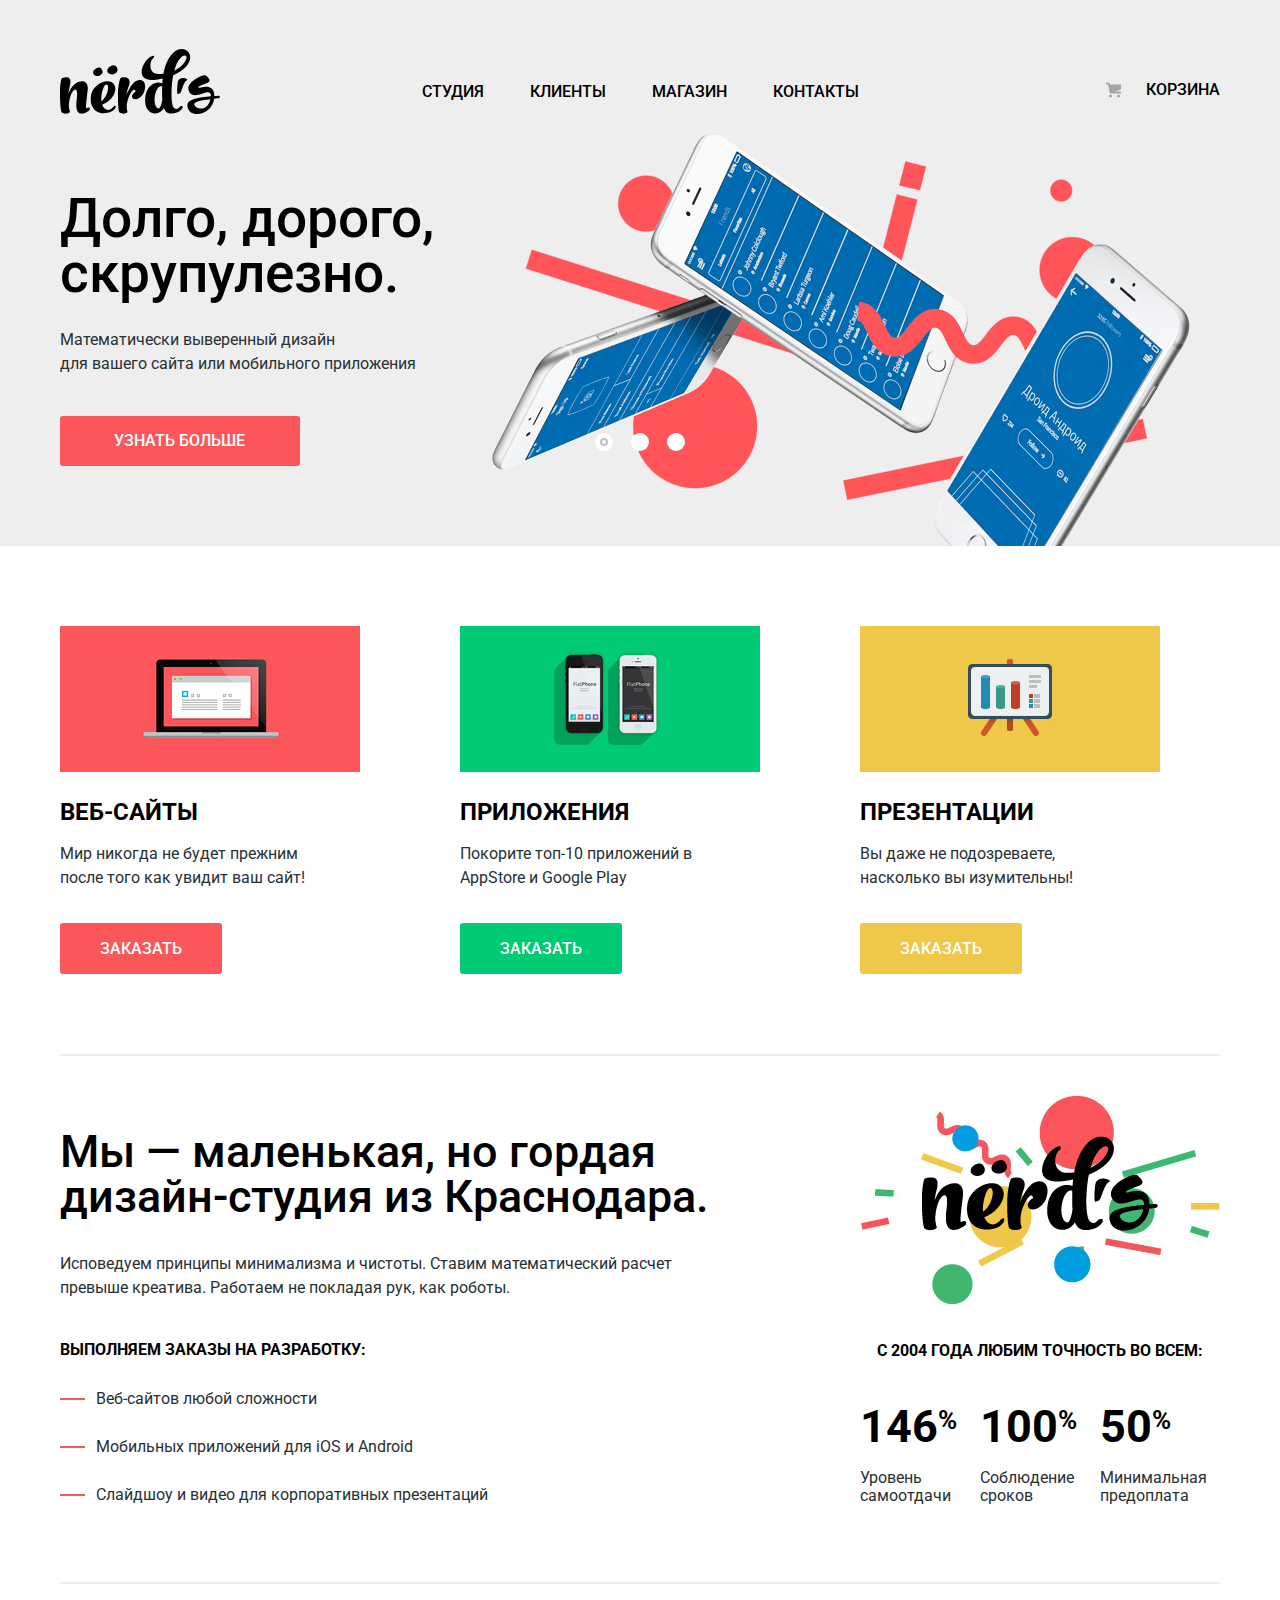
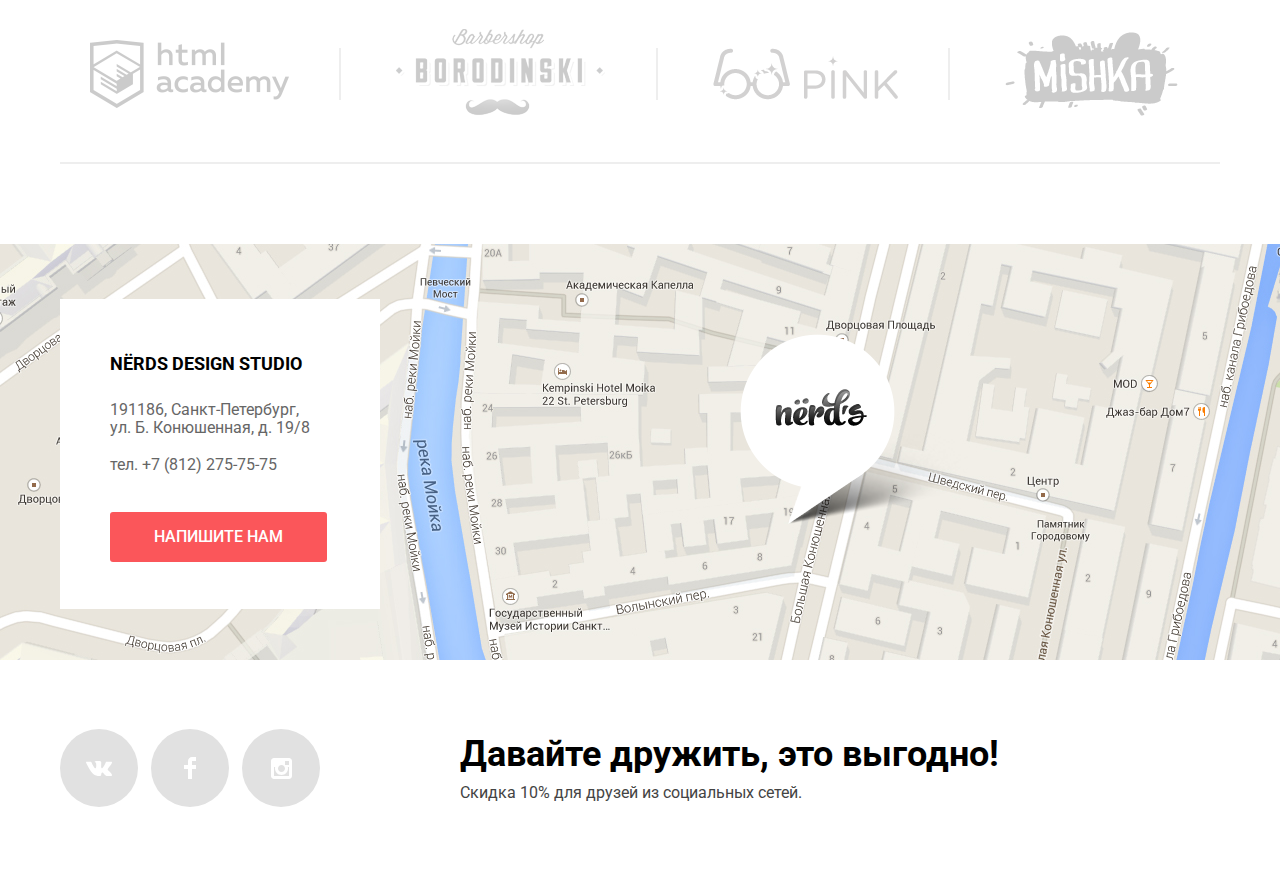
==== index.html @ 1e5f0fb0 "JS" ====
<!DOCTYPE html>
<html lang="ru">

<head>
  <meta charset="UTF-8">
  <title>Нердс</title>
  <link href="https://fonts.googleapis.com/css?family=Roboto:400,500,700&display=swap&subset=cyrillic" rel="stylesheet">
  <link rel="stylesheet" href="css/normalize.css">
  <link rel="stylesheet" href="css/style.css">
</head>

<body>
  <header class="site-header">
    <div class="wrap wrap-header">
      <a class="site-header__logo" href="#">
        <svg enable-background="new 0 0 160 65" height="65" viewBox="0 0 160 65" width="160"
          xmlns="http://www.w3.org/2000/svg">
          <path
            d="m157.936 49.374c-1.235.161-2.523.271-3.757.377v.056c-2.415 17.364-26.188 20.231-26.779 6.599-.269-6.167 11.593-7.95 23.398-9.088.429-11.09-15.901 5.667-21.608-4.601-5.019-9.025 14.632-17.938 16.728-16.102 6.438 5.636 3.404 6.618-1.379 8.335-9.49 3.41-5.791 4.107-4.511 3.726 7.569-2.253 14.366-1.04 14.312 8.317 1.288-.107 2.522-.163 3.757-.271 2.306-.215 2.467 2.435-.161 2.652zm-7.514.756c-9.124 1.028-17.013 2.436-16.153 5.355 1.716 5.573 13.577 6.818 16.153-5.355z" />
          <path
            d="m117.678 44.918c-.682-.037-.703-6.038.112-11.688 1.005-6.951 11.935-3.357 9.093-1.906-2.975 1.52-4.429 8.718-6.266 12.087-.635 1.161-2.605 1.526-2.939 1.507z" />
          <path
            d="m42.105 21.002c2.376 4.866-4.937 8.171-8.292 4.521-1.398-1.555-.755-4.56 2.636-6.193 1.697-.836 4.073-1.596 5.656 1.672z" />
          <path
            d="m57.062 18.861c2.585 5.297-5.38 8.896-9.031 4.922-1.522-1.695-.823-4.963 2.873-6.742 1.846-.911 4.432-1.736 6.158 1.82z" />
          <path
            d="m28.883 61.666c-7.919 5.338-14.219 4.159-12.212-10.848 1.45-10.904-.948-11.521-3.122-9.442-2.845 2.697-4.628 9.723-4.684 16.412.278 1.686.614 3.314 1.004 4.776.334 1.63-4.907 3.315-7.974 1.011-1.058-.785-1.895-8.71-1.895-19.444 0-8.824 1.171-14.895 2.23-15.175 8.029-2.191 9.312 1.348 7.583 7.981-.725 2.753-1.17 5.396-1.395 7.924 1.673-4.664 4.071-8.485 6.803-10.173 7.416-4.664 13.605-2.473 12.434 6.801-2.007 16.58-2.174 18.827-.39 17.535 2.231-1.574 3.68 1.238 1.618 2.642z" />
          <path
            d="m54.982 59.59c-2.175 3.484-7.806 5.171-13.216 4.552-7.75-.843-12.545-7.756-10.705-18.097 2.008-11.185 18.065-18.322 23.196-10.341 3.735 5.789-2.175 16.017-11.597 19.783-.168.056-.335.113-.502.168 1.951 5.171 6.579 7.476 11.039 2.36 2.119-2.36 3.624-1.348 1.785 1.575zm-13.605-7.418c5.855-4.159 7.806-13.32 6.189-15.905-1.728-2.697-5.074 1.517-6.245 11.746-.111 1.461-.111 2.865.056 4.159z" />
          <path
            d="m83.091 44.992c-1.597 2.507-3.903 4.384-5.966 5.059-2.398.73-5.185.056-5.185-2.698 0-1.011.892-3.372 3.624-4.721-.168-1.911-1.394-2.417-2.286-1.686-3.345 2.586-7.417 12.25-6.356 19.221.055.168.055.337.055.506.168.617.335 1.237.558 1.854.557 1.574-4.907 3.316-7.973.956-1.059-.788-1.617-6.97-1.617-17.704 0-8.824 1.951-16.636 3.011-16.917 6.412-1.743 10.147 1.292 8.14 7.249-1.171 3.373-2.23 6.801-2.843 10.399 2.453-6.688 6.523-12.872 9.812-14.501 5.856-2.923 10.092.956 8.867 7.813-.056.11-.112.393-.112.449-.056.562-.566 2.302-.39 1.741-.516 1.645-.892 2.277-1.339 2.98z" />
          <path
            d="m113.207 26.161c-.445 2.304-.836 4.833-1.115 7.531-1.059 10.06-.612 18.996.613 22.986.726 2.137 3.457 4.946 6.078 2.023 2.843-3.203 5.967-1.349 2.174 2.416-2.34 2.305-6.689 3.878-11.039 3.428-3.123-.393-5.018-2.415-6.134-5.505-.444.898-.947 1.685-1.56 2.302-2.119 2.193-4.685 3.43-7.974 3.092-6.637-.73-10.538-7.923-8.699-18.153 1.952-10.791 11.319-14.725 16.728-11.857.112-1.349.223-2.699.335-4.104.055-.281.055-.562.11-.843-1.561.338-3.233.675-4.962.956-23.975 3.99-15.722-15.569-9.868-20.683 6.636-5.733 7.36-1.855 5.297-.562-3.68 2.36-5.297 15.905 5.241 15.905 1.729 0 3.346-.112 4.962-.281 3.291-18.322 13.271-27.203 21.356-24.28 8.976 3.26 8.029 17.535-11.543 25.629zm-10.928 24.393c-.224-3.542-.224-7.532-.167-11.636 0-.506.056-1.011.056-1.461-3.346-1.518-6.635 3.653-7.473 10.792-.946 8.373 2.788 12.813 4.908 10.791 1.617-1.631 2.453-6.803 2.676-8.486zm24.086-43.165c-1.784-2.642-8.307.562-12.098 14.332 9.535-4.554 13.326-12.422 12.098-14.332z" />
        </svg>
      </a>

      <nav class="site-header__nav site-nav">
        <ul class="site-nav__list">
          <li class="site-nav__item">
            <a class="site-nav__link" href="#">Студия</a>
          </li>
          <li class="site-nav__item">
            <a class="site-nav__link" href="#">Клиенты</a>
          </li>
          <li class="site-nav__item">
            <a class="site-nav__link" href="catalog.html">Магазин</a>
          </li>
          <li class="site-nav__item">
            <a class="site-nav__link" href="#">Контакты</a>
          </li>
        </ul>
      </nav>

      <a class="site-nav__cart" href="#">
        <svg version="1.1" id="Layer_1" xmlns="http://www.w3.org/2000/svg" xmlns:xlink="http://www.w3.org/1999/xlink"
          x="0px" y="0px" width="15px" height="15px" viewBox="0 0 15 15" enable-background="new 0 0 15 15"
          xml:space="preserve">
          <g>
            <circle cx="4.5" cy="13.5" r="1.5" />
            <circle cx="12.5" cy="13.5" r="1.5" />
            <polygon points="15,2 4.07,2 3.648,0 0,0 0,2 2.031,2 4.016,11 15,11 15,9 9.441,9 15,6.951 	" />
          </g>
        </svg>
        <span>Корзина</span>
      </a>
    </div>
  </header>

  <main>
    <h1 class="visually-hidden">Дизайн-студия "Нердс"</h1>
    <div class="page page__gray">
      <input class="visually-hidden" type="radio" id="image-one" name="toggle" checked>
      <input class="visually-hidden" type="radio" id="image-two" name="toggle">
      <input class="visually-hidden" type="radio" id="image-three" name="toggle">
      <div class="slider__controls">
        <label for="image-one">Первый </label>
        <label for="image-two">Второй</label>
        <label for="image-three">Третий</label>
      </div>
      <section class="wrap wrap-slider">
        <h2 class="visually-hidden">Слайды</h2>
        <div class="slider slider-1" id="slider1">
          <div class="slider-box">
            <h3 class="slider__subtitle">Долго, дорого, скрупулезно.</h3>
            <p class="slider__text">Математически выверенный дизайн <br> для вашего сайта или мобильного
              приложения</p>
            <a href="#" class="slider__link button">Узнать больше</a>
          </div>
          <div class="slider-img"></div>
        </div>
        <div class="slider slider-2" id="slider2">
          <div class="slider-box">
            <h3 class="slider__subtitle">Любим математику как никто другой</h3>
            <p class="slider__text">Никакого креатива, только математические формулы для расчета идеальных
              пропорций.</p>
            <a href="#" class="slider__link button">Узнать больше</a>
          </div>
          <div class="slider-img"></div>
        </div>
        <div class="slider slider-3" id="slider3">
          <div class="slider-box">
            <h3 class="slider__subtitle">Только ночь, только хардкор</h3>
            <p class="slider__text">Работать днем, как все? Мы против этого. Ближе к полуночи работа только
              начинается.</p>
            <a href="#" class="slider__link button">Узнать больше</a>
          </div>
          <div class="slider-img"></div>
        </div>
      </section>
    </div>

    <div class="page">
      <section class="advantages wrap">
        <h2 class="visually-hidden">Наши услуги</h2>
        <ul class="advantages__list">
          <li class="advantages__item item-advantages item-websites">
            <h3 class="item-advantages__title">Веб-сайты</h3>
            <p class="item-advantages__content">Мир никогда не будет прежним после того как увидит ваш сайт!
            </p>
            <a class="item-advantages__link button" href="#">Заказать</a>
          </li>
          <li class="advantages__item item-advantages item-applications">
            <h3 class="item-advantages__title title-applications">Приложения</h3>
            <p class="item-advantages__content">Покорите топ-10 приложений в AppStore и Google Play</p>
            <a class="item-advantages__link button item-advantages__link--green" href="#">Заказать</a>
          </li>
          <li class="advantages__item item-advantages item-presentations">
            <h3 class="item-advantages__title title-presentations">Презентации</h3>
            <p class="item-advantages__content">Вы даже не подозреваете, насколько вы изумительны!</p>
            <a class="item-advantages__link button item-advantages__link--orange" href="#">Заказать</a>
          </li>
        </ul>
      </section>
    </div>

    <div class="page">
      <section class="about wrap">
        <h2 class="visually-hidden">О нас</h2>
        <div class="about-iner">
          <h3 class="about__subtitle">Мы &mdash; маленькая, но гордая дизайн-студия из Краснодара.</h3>
          <p class="about__text">Исповедуем принципы минимализма и чистоты. Ставим математический расчет
            превыше креатива. Работаем не покладая рук, как роботы.</p>

          <p class="about__info">Выполняем заказы на разработку:</p>
          <ul class="about__list list">
            <li class="list__item">Веб-сайтов любой сложности</li>
            <li class="list__item">Мобильных приложений для iOS и Android</li>
            <li class="list__item">Слайдшоу и видео для корпоративных презентаций</li>
          </ul>
        </div>

        <div class="about-iner">
          <div class="about__img"></div>
          <p class="about__info info-year">с 2004 года любим точность во всем:</p>
          <ul class="about__list statistics">
            <li class="statistics__item">
              <p class="statistics__number">146<sup>%</sup> </p>
              <p class="statistics__text">Уровень <br> самоотдачи</p>
            </li>
            <li class="statistics__item">
              <p class="statistics__number">100<sup>%</sup> </p>
              <p class="statistics__text">Соблюдение <br> сроков</p>
            </li>
            <li class="statistics__item">
              <p class="statistics__number">50<sup>%</sup> </p>
              <p class="statistics__text">Минимальная <br> предоплата</p>
            </li>
          </ul>

        </div>
      </section>
    </div>

    <div class="page">
      <section class="portfolio wrap">
        <h2 class="visually-hidden">Наши сайты</h2>
        <ul class="portfolio__list">
          <li class="portfolio__item"><img src="img/logo-1-html-acad.png" width="199" height="68" alt="html academy">
          </li>
          <li class="portfolio__item"><img src="img/logo-2-barber.png" width="209" height="90"
              alt="Барбершоп Бородинский"></li>
          <li class="portfolio__item"><img src="img/logo-3-pink.png" width="185" height="52" alt="Пинк">
          </li>
          <li class="portfolio__item"><img src="img/logo-4-mishka.png" width="173" height="84" alt="Мишка">
          </li>
        </ul>
      </section>
    </div>

    <section class="map">
      <h2 class="visually-hidden">Адрес и контакты студии</h2>
      <iframe
        src="https://www.google.com/maps/embed?pb=!1m18!1m12!1m3!1d1998.6254883011295!2d30.319842696809438!3d59.93835641025281!2m3!1f0!2f0!3f0!3m2!1i1024!2i768!4f13.1!3m3!1m2!1s0x4696310fca145cc1%3A0x42b32648d8238007!2z0JHQvtC70YzRiNCw0Y8g0JrQvtC90Y7RiNC10L3QvdCw0Y8g0YPQuy4sIDE5LzgsINCh0LDQvdC60YIt0J_QtdGC0LXRgNCx0YPRgNCzLCAxOTExODY!5e0!3m2!1sru!2sru!4v1589731787122!5m2!1sru!2sru"
        width="100%" height="416px" frameborder="0" style="border:0;" allowfullscreen="" aria-hidden="false"
        tabindex="0"></iframe>
      <img class="map__img" src="img/map.jpg" alt="Адрес студии Нердс">
      <div class="wrap">
        <div class="contacts">
          <p class="contacts__name">nёrds design studio</p>
          <p class="contacts__text">191186, Санкт-Петербург, ул. Б. Конюшенная, д. 19/8</p>
          <a class="contacts__tel" href="tel:+78122757575">тел. +7 (812) 275-75-75</a>
          <a href="writeus.html" class="contacts__link button">Напишите нам</a>
        </div>
      </div>
    </section>

    <footer class="site-footer">
      <div class="wrap wrap-footer">
        <ul class="site-footer__list socials-list">
          <li class="socials-list__item">
            <a class="socials-list__link button" href="#">
              <span class="visually-hidden">В контакте</span>
              <svg version="1.1" id="Layer_1" xmlns="http://www.w3.org/2000/svg"
                xmlns:xlink="http://www.w3.org/1999/xlink" x="0px" y="0px" width="26px" height="15px"
                viewBox="0 0 26 15" enable-background="new 0 0 26 15" xml:space="preserve">
                <path fill="#FFFFFF" d="M16.138,11.51c0.956-0.309,2.18,2.04,3.483,2.939c0.978,0.681,1.727,0.534,1.727,0.534l3.473-0.05
                                    c0,0,1.815-0.112,0.957-1.554c-0.071-0.12-0.503-1.069-2.585-3.022c-2.177-2.043-1.882-1.712,0.739-5.244
                                    c1.597-2.153,2.236-3.468,2.036-4.028c-0.192-0.539-1.365-0.399-1.365-0.399L20.69,0.713c-0.381,0.001-0.704,0.119-0.851,0.515
                                    c-0.003,0.004-0.621,1.666-1.445,3.079c-1.741,2.989-2.436,3.148-2.724,2.961c-0.661-0.433-0.494-1.737-0.494-2.664
                                    c0-2.897,0.432-4.105-0.846-4.417c-0.427-0.104-0.739-0.172-1.828-0.182c-1.392-0.021-2.574,0-3.244,0.329
                                    c-0.445,0.223-0.786,0.712-0.579,0.74c0.26,0.035,0.843,0.16,1.155,0.586c0.401,0.552,0.389,1.789,0.389,1.789
                                    s0.229,3.411-0.54,3.834c-0.528,0.29-1.25-0.302-2.803-3.016C6.087,2.879,5.488,1.345,5.488,1.345S5.372,1.06,5.162,0.904
                                    C4.912,0.719,4.562,0.66,4.562,0.66L0.848,0.684c0,0-0.558,0.016-0.763,0.262C-0.097,1.164,0.07,1.614,0.07,1.614
                                    s2.909,6.881,6.203,10.347c3.02,3.182,6.452,2.971,6.452,2.971h1.555c0,0,0.469-0.054,0.709-0.312
                                    c0.224-0.24,0.214-0.691,0.214-0.691S15.172,11.82,16.138,11.51z" />
              </svg>
            </a>
          </li>
          <li class="socials-list__item">
            <a class="socials-list__link button" href="#">
              <span class="visually-hidden">Фейсбук</span>
              <svg version="1.1" id="Layer_2" xmlns="http://www.w3.org/2000/svg"
                xmlns:xlink="http://www.w3.org/1999/xlink" x="0px" y="0px" width="12px" height="22px"
                viewBox="0 0 12 22" enable-background="new 0 0 12 22" xml:space="preserve">
                <path fill="#FFFFFF" d="M12,4V0H8C5.791,0,4,1.791,4,4v4H0v4h4v10h4V12h4V8H8V4H12z" />
              </svg>
            </a>
          </li>
          <li class="socials-list__item">
            <a class="socials-list__link button" href="#">
              <span class="visually-hidden">Инстаграм</span>
              <svg enable-background="new 0 0 21 21" height="21" viewBox="0 0 21 21" width="21"
                xmlns="http://www.w3.org/2000/svg">
                <path
                  d="m18 0h-15c-1.65 0-3 1.35-3 3v15c0 1.65 1.35 3 3 3h15c1.65 0 3-1.35 3-3v-15c0-1.65-1.35-3-3-3zm-7.5 7c1.93 0 3.5 1.57 3.5 3.5s-1.57 3.5-3.5 3.5-3.5-1.57-3.5-3.5 1.57-3.5 3.5-3.5zm7.5 11h-15v-9h1.181c-.114.482-.181.983-.181 1.5 0 3.59 2.91 6.5 6.5 6.5s6.5-2.91 6.5-6.5c0-.517-.066-1.018-.181-1.5h1.181zm0-11h-4v-4h4z"
                  fill="#fff" />
              </svg>
            </a>
          </li>
        </ul>
        <div class="site-footer__content content-footer">
          <p class="content-footer__text">Давайте дружить, это выгодно!</p>
          <p class="content-footer__text">Скидка 10% для друзей из социальных сетей.</p>
        </div>
      </div>
    </footer>

    <section class="modal modal__letter">
      <h2 class="modal__subtitle">Напишите нам</h2>
      <form class="modal__form form" action="#" method="post">
        <div class="form__inner name">
          <label class="name__label label-form" for="name-user">Ваше имя:</label>
          <input type="text" id="name-user" name="name" autofocus value="" placeholder="Имя Фамилия">
        </div>
        <div class="form__inner email">
          <label class="email__label label-form" for="email-user">Ваш e-mail:</label>
          <input type="email" id="email-user" name="email" value="" placeholder="email@example.com">
        </div>
        <div class="form__inner text">
          <label class="text__label label-form" for="text-user">Текст письма:</label>
          <textarea name="text" id="text-user" placeholder="В свободной форме"></textarea>
        </div>
        <button class="button" type="submit">Отправить</button>
      </form>
      <button class="modal__close" type="button">
        <span class="visually-hidden">Закрыть</span>
      </button>
    </section>
  </main>
  <script src="js/modal.js"></script>
</body>

</html>
---- css/style.css ----
body {
  margin: 0;
  padding: 0;

  font-family: 'Roboto', Arial, sans-serif;
  font-size: 16px;
  line-height: 24px;
  font-weight: 400;
  color: #000000;

  background-color: #ffffff;
}

a {
  text-decoration: none;
}

.button {
  font-size: 16px;
  line-height: 18px;
  color: #ffffff;
  text-align: center;
  vertical-align: middle;
  text-transform: uppercase;
  font-weight: 500;

  display: inline-block;

  background-color: #fb565a;
  border: none;
  border-radius: 3px;
}

.button:hover,
.button:focus {
  background-color: #e74246;
  outline: none;
}

.button:active {
  color: #e37376;

  background-color: #d7373b;
  box-shadow: inset 0px 3px 0px 0px rgba(193, 49, 53);
}

img {
  max-width: 100%;
  height: auto;
}

.visually-hidden:not(:focus):not(:active),
input[type="checkbox"].visually-hidden,
input[type="radio"].visually-hidden {
  position: absolute;

  width: 1px;
  height: 1px;
  margin: -1px;
  border: 0;
  padding: 0;

  white-space: nowrap;

  clip-path: inset(100%);
  clip: rect(0 0 0 0);
  overflow: hidden;
}

/*   index   */

/* header */

.page__gray {
  background-color: #eeeeee;
  position: relative;
}

.wrap {
  width: 1160px;
  margin: 0 auto;

  border-bottom: 2px solid #eeeeee;
}

.site-header {
  background-color: #eeeeee;
}

.wrap-header {
  display: flex;
  flex-wrap: wrap;
  padding-top: 49px;
  padding-bottom: 18px;
  border: none;
  align-items: center;
}

.site-header__logo {
  line-height: 0;
}

.site-header__logo:hover path {
  fill: #303030;
}

.site-header__logo:active path {
  fill: #a6a6a6;
}

.site-nav {
  margin-top: 20px;
  margin-left: 202px;
}

.site-nav__list {
  display: flex;
  flex-wrap: wrap;
  padding: 0;
  margin: 0;
  max-width: 650px;

  list-style: none;
}

.site-nav__item {
  margin-right: 46px;
}

.site-nav__item:last-child {
  margin-right: 0px;
}

.site-nav__cart {
  position: relative;

  padding: 0;
  padding-left: 40px;
  margin-left: auto;
  margin-top: 17px;
}

.site-nav__cart svg {
  position: absolute;
  top: 50%;
  transform: translateY(-50%);
  left: 0;
}

.site-nav__cart g {
  fill: #a6a6a6;
}

.site-header__nav a,
.site-nav__cart {
  color: #000000;
  font-size: 16px;
  line-height: 30px;
  text-transform: uppercase;
  font-weight: 500;
}

.site-header__nav a:hover,
.site-header__nav a:focus,
.site-nav__cart:hover,
.site-nav__cart:focus {
  color: #fb565a;
  outline: none;
}


.site-header__nav a:focus,
.site-nav__cart:focus {
  color: #fb565a;
  outline: none;
}

.site-header__nav a:active,
.site-nav__cart:active {
  color: #a6a6a6;
}


/* main */

/* slider */

.slider {
  display: flex;

  position: relative;
  display: none;
}

.wrap-slider {
  border: none;

  position: relative;
}

.slider-box {
  width: 380px;
  padding-top: 59px;
  padding-bottom: 80px;
  margin-right: 51px;
}

.slider__subtitle {
  font-size: 55px;
  line-height: 55px;
  font-weight: 500;

  padding: 0;
  margin: 0;
  margin-bottom: 27px;
}

.slider__text {
  color: #283136;

  padding: 0;
  margin: 0;
  margin-bottom: 40px;
}

.slider__link {
  padding: 16px 55px 16px 54px;
}

.slider-img {
  width: 698px;
  height: 413px;

  position: absolute;
  bottom: 0;
  right: 30px;

  background-image: url(../img/slide1.png);
  background-position: center;
  background-repeat: no-repeat;
}

.slider-2 .slider-box {
  width: 515px;
}

.slider-2 p {
  padding-right: 90px;
}

.slider-2 .slider-img {
  width: 663px;
  height: 430px;

  position: absolute;
  bottom: 0;
  right: 0;

  background-image: url(../img/slide2.png);
  background-position: center;
  background-repeat: no-repeat;
}

.slider-3 .slider-box {
  width: 420px;
}

.slider-2 p {
  padding-right: 60px;
}

.slider-3 .slider-img {
  width: 759px;
  height: 411px;

  position: absolute;
  bottom: 0;
  right: 0;

  background-image: url(../img/slide3.png);
  background-position: center;
  background-repeat: no-repeat;
}

.slider__controls {
  font-size: 0;

  position: absolute;
  bottom: 92px;
  left: 50%;
  transform: translateX(-50%);
  z-index: 100;
}

.slider__controls label {
  position: relative;

  display: inline-block;
  width: 18px;
  height: 18px;
  margin-right: 18px;
  border-radius: 50%;

  vertical-align: middle;

  background-color: #ffffff;
  cursor: pointer;
}

.slider__controls label:focus {
  outline: 1px solid blue;
}

.slider__controls label:last-child {
  margin: 0;
}

.slider__controls label::after {
  content: "";

  display: none;

  position: absolute;
  left: 50%;
  top: 50%;
  transform: translate(-50%, -50%);
  z-index: 200;

  width: 8px;
  height: 8px;
  box-sizing: border-box;

  border: 2px solid #c1c1c1;
  border-radius: 50%;
  background-color: transparent;
}

#image-one:checked~.wrap-slider #slider1,
#image-two:checked~.wrap-slider #slider2,
#image-three:checked~.wrap-slider #slider3 {
  display: block;
}

#image-one:checked~.slider__controls label[for="image-one"]::after,
#image-two:checked~.slider__controls label[for="image-two"]::after,
#image-three:checked~.slider__controls label[for="image-three"]::after {
  display: block;
}

#image-one:checked:focus~.slider__controls label[for="image-one"],
#image-two:checked:focus~.slider__controls label[for="image-two"],
#image-three:checked:focus~.slider__controls label[for="image-three"] {
  outline: -webkit-focus-ring-color auto 1px;
}

/* advantages */

.advantages__list {
  display: flex;
  padding: 0;
  margin: 0;

  list-style: none;
}

.advantages__item {
  width: 300px;
  margin-right: 100px;
  margin-bottom: 80px;
}

.item-websites::before {
  content: "";
  background-image: url(../img/illustration-1.jpg);
  display: block;
  background-repeat: no-repeat;
  background-position: center;
  width: 300px;
  height: 146px;
  margin-top: 80px;
}

.item-applications::before {
  content: "";
  background-image: url(../img/illustration-2.jpg);
  display: block;
  background-repeat: no-repeat;
  background-position: center;
  width: 300px;
  height: 146px;
  margin-top: 80px;
}

.item-presentations::before {
  content: "";
  background-image: url(../img/illustration-3.jpg);
  display: block;
  background-repeat: no-repeat;
  background-position: center;
  width: 300px;
  height: 146px;
  margin-top: 80px;
}


.advantages__item:last-child {
  margin-right: 0px;
}

.item-advantages__title {
  color: #000000;
  font-size: 24px;
  line-height: 30px;
  text-transform: uppercase;
  font-weight: 700;

  padding: 0;
  margin: 0;
  margin-bottom: 15px;
  margin-top: 25px
}

.item-advantages__content {
  color: rgb(40, 49, 54);
  padding: 0;
  padding-right: 50px;
  margin: 0;
  margin-bottom: 33px;
}

.item-advantages__link {
  padding: 16px 40px;
  padding-top: 17px;
}

.item-advantages__link--green {
  background-color: #00ca74;
}

.item-advantages__link--green:hover,
.item-advantages__link--green:focus {
  background-color: #00bc6c;
}

.item-advantages__link--green:active {
  color: #4dc491;
  background-color: #00aa62;
  box-shadow: inset 0px 3px 0px 0px rgba(0, 153, 88)
}

.item-advantages__link--orange {
  background-color: #efc84a;
}

.item-advantages__link--orange:hover,
.item-advantages__link--orange:focus {
  background-color: #e5a722;
}

.item-advantages__link--orange:active {
  color: #edc265;
  background-color: #e5a722;
  box-shadow: inset 0px 3px 0px 0px rgba(206, 150, 31);
}

/* about */

.about {
  display: flex;
  margin-top: 40px;
  padding-bottom: 75px;
  justify-content: space-between;
}

.about-iner:nth-of-type(1) {
  width: 660px;
  padding-top: 33px;
}

.about-iner:nth-of-type(2) {
  width: 360px;
}

.about__subtitle {
  font-size: 45px;
  line-height: 45px;
  font-weight: 500;

  padding: 0;
  margin: 0;
  margin-bottom: 33px;
}

.about__text {
  color: #283136;
  padding: 0;
  margin: 0;
  margin-bottom: 38px;
}

.about__info {
  text-transform: uppercase;
  font-weight: 700;

  padding: 0;
  margin: 0;
  margin-bottom: 25px;
}

.about__list {
  list-style: none;
  padding: 0;
  margin: 0;
}

.list__item {
  position: relative;

  color: #283136;
  margin-bottom: 24px;
  padding-left: 36px;
}

.list__item::before {
  content: "";

  position: absolute;
  left: 0;
  top: 50%;

  width: 25px;
  height: 2px;
  margin-top: -1px;

  background-color: #fb565a;
}

.list__item:last-child {
  margin-bottom: 0px;
}

.about__img {
  background-image: url(../img/nerds-illustration.png);
  background-position: center;
  background-repeat: no-repeat;
  width: 360px;
  height: 208px;
  margin-bottom: 35px;
}

.info-year {
  text-align: center;
}

.statistics {
  display: flex;
  flex-wrap: wrap;
  padding: 0;
  margin: 0;
  margin-top: 41px;
}

.statistics__item {
  margin-right: 23px;
}

.statistics__item:last-child {
  margin-right: 0px;
}

.statistics__number {
  font-size: 45px;
  font-weight: 700;
  line-height: 45px;
  padding: 0;
  margin: 0;
  margin-bottom: 20px;
}

.statistics__number sup {
  font-size: 26px;
}

.statistics__text {
  line-height: 18px;
  color: #283136;
  padding: 0;
  margin: 0;
}

/* portfolio */

.portfolio {
  margin-bottom: 80px;
}

.portfolio__list {
  list-style: none;

  display: flex;
  flex-wrap: wrap;
  justify-content: space-between;
  align-items: center;
  padding-top: 45px;
  padding-bottom: 43px;
  padding-left: 30px;
  padding-right: 42px;
  margin: 0;
}

.portfolio__item {
  display: flex;
  align-items: center;
}

.portfolio__item::before {
  content: "";

  width: 2px;
  height: 52px;
  margin-right: 55px;

  background-color: #eeeeee;
}

.portfolio__item:first-child::before {
  display: none;
}

.portfolio__item>img {
  position: relative;
  opacity: 0.2;

  cursor: pointer;
}

.portfolio__item>img:hover {
  opacity: 1;
}

.portfolio__item>img:active {
  opacity: 0.1;
}

/* map */

.map {
  position: relative;
}

.map__img {
  width: 100%;
  min-width: 1160px;
  height: 416px;
  object-fit: cover;

  position: relative;
  top: 0;
  left: 0;
}

.map iframe {
  min-width: 1160px;

  position: absolute;
  top: 0;
  left: 0;
  border: 0;
  z-index: 10;
}

.map .wrap {
  position: relative;

  width: 1160px;
  height: auto;

  border: 0;
}

.map .wrap::before {
  content: "";

  position: absolute;
  top: -333px;
  left: 680px;

  width: 230px;
  height: 190px;


  background-image: url(../img/map-marker.png);
  background-repeat: no-repeat;
  background-position: 0 0;
}

.contacts {
  position: absolute;
  top: -368px;
  left: 0px;
  z-index: 11;

  display: flex;
  flex-direction: column;
  align-items: flex-start;
  width: 220px;
  padding: 50px;
  padding-bottom: 47px;

  background-color: #ffffff;
}

.contacts__name {
  font-size: 18px;
  font-weight: 700;
  line-height: 30px;
  text-transform: uppercase;

  padding: 0;
  margin: 0;
  margin-bottom: 22px;
}

.contacts__text {
  line-height: 18px;
  color: #666666;

  padding: 0;
  padding-right: 10px;
  margin: 0;
  margin-bottom: 19px;
}

.contacts__tel {
  line-height: 18px;
  color: #666666;
  margin-bottom: 38px;
}

.contacts__link {
  padding: 16px 44px;
}

/* footer */

.wrap-footer {
  border: none;
  display: flex;
  padding: 62px 0;
}

.socials-list {
  display: flex;
  align-items: center;
  flex-wrap: wrap;
  padding: 0;

  margin: 0;
  margin-right: 140px;
  max-width: 265px;

  list-style: none;
}

.socials-list__item {
  margin-right: 13px;
}

.socials-list__item:nth-child(3n) {
  margin-right: 0px;
}

.socials-list__link {
  display: flex;
  justify-content: center;
  align-items: center;
  width: 78px;
  height: 78px;

  background-color: #e1e1e1;
  border-radius: 50%;
}

.content-footer {
  padding-top: 7px;
}

.content-footer__text {
  padding: 0;
  margin: 0;
}

.site-footer__content p:first-child {
  font-size: 36px;
  line-height: 36px;
  font-weight: 700;

  margin-bottom: 10px;
}

.site-footer__content p:last-child {
  font-size: inherit;
  line-height: 22px;
  color: #444444;
}

/* animation */

@keyframes bounce {
  0% {
    transform: translate(-50%, -2000px);
  }

  70% {
    transform: translate(-50%, -40%);
  }

  90% {
    transform: translate(-50%, -55%);
  }

  100% {
    transform: translate(-50%, -50%);
  }
}

@keyframes shake {

  0%,
  100% {
    transform: translateX(-50%);
  }

  10%,
  30%,
  50%,
  70%,
  90% {
    transform: translateX(-55%);
  }

  20%,
  40%,
  60%,
  80% {
    transform: translateX(-45%);
  }
}

/* modal */

.modal {
  box-sizing: border-box;
  display: none;

  position: fixed;
  top: 50%;
  left: 50%;
  transform: translate(-50%, -50%);
  z-index: 1000;

  width: 960px;
  padding: 70px 100px;

  background-color: #ffffff;
  box-shadow: 0 0 20px rgba(0, 1, 1, 0.75);
}

.modal__show {
  display: block;

  animation: bounce 0.6s;
}

.modal__error {
  animation: shake 0.6s;
}

.modal__form {
  display: flex;
  flex-wrap: wrap;
  justify-content: space-between;
}

.modal__subtitle {
  font-size: 45px;
  font-weight: 500;
  line-height: 45px;
  margin: 0;
  margin-bottom: 50px;
}

.form__inner {
  display: flex;
  flex-direction: column;
  align-items: flex-start;

  margin-bottom: 35px;
}

.label-form {
  line-height: 18px;
  font-weight: 700;
  margin-bottom: 10px;

  cursor: pointer;
}

.modal__form input,
.modal__form textarea {
  border: 2px solid #d7dcde;
  border-radius: 3px;
}

.modal__form input:hover,
.modal__form textarea:hover {
  border: 2px solid #b4b9bb;
  border-radius: 3px;
  color: #b1b1b1;
}

.modal__form input:focus,
.modal__form textarea:focus {
  border: 2px solid #010101;
  border-radius: 3px;
  color: #444444;

  outline: none;
}

.modal__form input:invalid,
.modal__form textarea:invalid {
  border: 2px solid #e74246;
  border-radius: 3px;
  color: #e74246;

  outline: none;
}

.form__inner>input[type="text"],
.form__inner>input[type="email"] {
  box-sizing: border-box;

  width: 360px;
  height: 50px;
  padding-left: 14px;
}

.form__inner>textarea {
  box-sizing: border-box;

  width: 760px;
  height: 118px;
  padding: 0;
  padding-left: 14px;
  padding-top: 13px;

  resize: none;
}

.modal__form>.button {
  padding: 16px 84px;
  margin-top: 12px;
}

.modal__close {
  position: absolute;
  top: 78px;
  right: 90px;

  width: 23px;
  height: 23px;

  border: 0;
  background-color: transparent;

  cursor: pointer;
}

.modal__close::before,
.modal__close::after {
  content: "";

  position: absolute;
  top: -2px;
  left: 10px;

  width: 3px;
  height: 27px;

  background-color: #fecccd;
}

.modal__close::before {
  transform: rotate(45deg);
}

.modal__close::after {
  transform: rotate(-45deg);
}

.modal__close:hover::before,
.modal__close:hover::after,
.modal__close:focus::before,
.modal__close:focus::after {
  content: "";

  position: absolute;
  top: -2px;
  left: 10px;

  width: 3px;
  height: 27px;

  background-color: #fb565a;
  outline: none;
}

.modal__close:active::before,
.modal__close:active::after {
  content: "";

  position: absolute;
  top: -2px;
  left: 10px;

  width: 3px;
  height: 27px;

  background-color: #ffeeee;
}

/*   catalog   */

.site-nav__item--active {
  padding-bottom: 1px;
  border-bottom: 2px solid #fb565a;
}

.site-main__title {
  font-size: 55px;
  line-height: 55px;
  font-weight: 500;
  text-align: center;

  padding: 0;
  padding-top: 60px;
  padding-bottom: 107px;
  margin: 0;
}

/* filters */

.wrap-catalog {
  display: flex;
  justify-content: space-between;
  padding-top: 55px;
  margin-bottom: 50px;
  border: none;
}

.filters {
  max-width: 261px;
}

.field {
  border: none;

  padding: 0;
  margin: 0;
}

.field__subtitle {
  font-size: 18px;
  line-height: 30px;
  font-weight: 700;
  text-transform: uppercase;

  padding: 0;
  margin: 0;
}

/* range */

.inner-field__range {
  position: relative;

  margin-top: 48px;
  margin-bottom: 14px;
  padding: 33px 20px;
  padding-top: 24px;
  text-align: center;

  background-color: #eeeeee;
  border-radius: 3px;
}

.field__range {
  -webkit-appearance: none;

  width: 219px;
  height: 1px;
  background: -webkit-linear-gradient(left, #00ca74 0%, #00ca74 70%, #d7dcde 70%, #d7dcde 100%);
  outline: none;
}

.field__range::-webkit-slider-thumb {
  -webkit-appearance: none;
}

.range__button {
  position: absolute;

  width: 20px;
  height: 20px;

  background-color: #ffffff;
  border-radius: 50%;
  box-shadow: 0 2px 0 0 #cccdcd;

  cursor: pointer;
}

.range__button:first-of-type {
  top: 50%;
  left: 18px;
  transform: translateY(-50%);
}

.range__button:last-of-type {
  top: 50%;
  right: 80px;
  transform: translateY(-50%);
}

.range__button::before {
  content: "";

  position: absolute;
  top: 50%;
  left: 50%;
  transform: translate(-50%, -50%);

  width: 4px;
  height: 4px;

  background-color: #ababab;
  border-radius: 50%;
}

.field__list {
  list-style: none;

  padding: 0;
  margin: 0;
}

.field__item {
  display: inline-block;
  margin-right: 29px;

  vertical-align: middle;

  line-height: 22px;
  text-transform: uppercase;
  color: #283136;
}

.field__item:last-child {
  margin: 0;
}

.field__price {
  display: inline-block;
  text-align: center;
  width: 80px;
  padding: 8px 0;
  margin-left: 8px;

  background-color: #eeeeee;
  border-radius: 3px;
}

.field__list input[type="number"] {
  display: inline-block;

  -moz-appearance: textfield;

  width: 60px;
  padding: 8px 10px;
  margin-left: 8px;

  text-align: center;
  vertical-align: middle;

  background-color: #eeeeee;
  border-radius: 3px;

  border: 0;
  outline: 0;
}

input::-webkit-outer-spin-button,
input::-webkit-inner-spin-button {
  -webkit-appearance: none;
}


.field:first-child {
  margin-bottom: 55px;
}

/* radio */

.field__label {
  display: flex;
  align-items: center;

  line-height: 20px;
  color: #283136;
  /* padding-left: 36px; */

  cursor: pointer;
}

.field__button:disabled+.field__label {
  color: #bec1c2;
}

.subtitle-radio,
.subtitle-checkbox {
  margin-bottom: 15px;
}

.field-radio__item {
  position: relative;

  margin-bottom: 15px;
}

.field-radio__item label::before {
  content: "";

  position: relative;

  box-sizing: border-box;
  width: 25px;
  height: 25px;
  margin-right: 10px;

  border: 4px solid #b8b8b8;
  border-radius: 50%;
}

.field-radio__item label::after {
  content: "";

  display: none;

  position: absolute;
  top: 50%;
  left: 8px;
  transform: translateY(-50%);

  box-sizing: border-box;
  width: 9px;
  height: 9px;

  background-color: #b8b8b8;
  border-radius: 50%;
}

.field__list input[type="radio"]:checked+label::after {
  display: block;
}

.field__list input[type="radio"]:focus+label::before {
  border-color: #4d4d4d
}

.field__list input[type="radio"]:focus+label::after {
  background-color: #4d4d4d;
}

.field-radio__item label:hover::before {
  border-color: #4d4d4d;
}

.field-radio__item label:hover::after {
  background-color: #4d4d4d;
}

.field-radio {
  margin-bottom: 28px;
}


/* checkbox */

.field-checkbox__item {
  position: relative;

  margin-bottom: 17px;
}

.field-checkbox {
  margin-bottom: 30px;
}

.field-checkbox__item label::before {
  content: "";

  box-sizing: border-box;
  width: 23px;
  height: 23px;
  margin-right: 13px;

  border: 2px solid #b8b8b8;
  border-radius: 3px;
}

.field-checkbox__item label::after {
  content: "";

  display: none;

  position: absolute;
  top: 1px;
  left: 7px;

  box-sizing: border-box;
  width: 20px;
  height: 11px;

  border: 4px solid #b8b8b8;
  border-top: none;
  border-right: none;

  transform: rotate(-45deg);
  z-index: 1;

}

.field-checkbox__item label:hover::before,
.field-checkbox__item label:hover::after {
  border-color: #4d4d4d;
}

.field__list input[type="checkbox"]:checked+label::after {
  display: block;
}

.field__list input[type="checkbox"]:focus+label::after,
.field__list input[type="checkbox"]:focus+label::before {
  border-color: #4d4d4d
}

.form-button {
  width: 260px;
  padding-top: 16px;
  padding-bottom: 16px;

  color: #000000;

  background-color: #eeeeee;
}

.form-button:hover,
.form-button:focus {
  background-color: #dfdfdf;
}

.form-button:active {
  color: #959595;

  background-color: #d5d5d5;
  box-shadow: inset 0px 3px 0px 0px rgba(191, 191, 191);
}

/* catalog */

.catalog {
  max-width: 760px;
}

.catalog-filter {
  display: flex;
  align-items: center;
  margin-bottom: 54px;
}

.catalog-filter__text {
  font-size: 18px;
  font-weight: 700;
  line-height: 18px;
  text-transform: uppercase;

  padding: 0;
  margin: 0;
}

.catalog-filter__list {
  list-style: none;

  padding: 0;
  margin: 0;
  margin-left: auto;
  margin-right: 88px;
}

.catalog-filter__item {
  display: inline-block;
  margin-right: 22px;
}

.catalog-filter__item:last-child {
  margin-right: 0px;
}

.catalog__link {
  font-size: 14px;
  line-height: 0px;
  color: rgb(0, 0, 0, 0.3);
  text-transform: uppercase;
}

.catalog__link:hover {
  color: rgb(0, 0, 0, 0.6);
}

.catalog__link:active {
  color: #000000;
}

.catalog-filter__button {
  position: relative;
}

.up::before {
  content: "";

  position: absolute;
  top: -4px;
  left: -40px;

  width: 0px;
  height: 0px;

  border-left: 5px solid transparent;
  border-right: 5px solid transparent;
  border-top: 10px solid rgb(166, 166, 166, 0.2);
}

.up:hover::before,
.up:focus::before {
  content: "";

  position: absolute;
  top: -4px;
  left: -40px;

  width: 0px;
  height: 0px;

  border-left: 5px solid transparent;
  border-right: 5px solid transparent;
  border-top: 10px solid #a6a6a6;
}

.up:active::before {
  content: "";

  position: absolute;
  top: -4px;
  left: -40px;

  width: 0px;
  height: 0px;

  border-left: 5px solid transparent;
  border-right: 5px solid transparent;
  border-top: 10px solid #231f20;
}

.down::before {
  content: "";

  position: absolute;
  top: -4px;
  left: -11px;

  width: 0px;
  height: 0px;

  border-left: 5px solid transparent;
  border-right: 5px solid transparent;
  border-bottom: 10px solid rgb(166, 166, 166, 0.2);
}

.down:hover::before,
.down:focus::before {
  content: "";

  position: absolute;
  top: -4px;
  left: -11px;

  width: 0px;
  height: 0px;

  border-left: 5px solid transparent;
  border-right: 5px solid transparent;
  border-bottom: 10px solid #a6a6a6;
}

.down:active::before {
  content: "";

  position: absolute;
  top: -4px;
  left: -11px;

  width: 0px;
  height: 0px;

  border-left: 5px solid transparent;
  border-right: 5px solid transparent;
  border-bottom: 10px solid #231f20;
}

.price-list {
  display: flex;
  flex-wrap: wrap;
  padding: 0;
  margin: 0;
  margin-bottom: 27px;

  list-style: none;
}

.catalog__item {
  box-sizing: border-box;

  position: relative;
  width: 360px;
  height: 580px;
  border: 1px solid rgba(0, 0, 0, 0.1);
  border-bottom-left-radius: 5px;
  border-bottom-right-radius: 5px;
  margin-right: 40px;
  margin-bottom: 80px;

  background-color: #F2F2F2;
}


.img-link::before {
  content: "";
  display: block;
  position: absolute;
  left: -1px;
  top: -40px;

  width: 360px;
  height: 40px;

  background-image: url(../img/catalog__item.img.png);
  background-repeat: no-repeat;
  opacity: 0.12;
}

.img-link:hover::before {
  opacity: 1;
}

.catalog__item:nth-child(2n) {
  margin-right: 0px;
}

.img-link {
  display: block;
}

.catalog__img {
  object-fit: cover;
  border-bottom-left-radius: 5px;
  border-bottom-right-radius: 5px;
}

.catalog__info {
  display: none;
  position: absolute;
  left: 0;
  bottom: 0;

  padding: 28px 60px 41px 60px;

  text-align: center;

  background-color: #eeeeee;
  border-bottom-left-radius: 5px;
  border-bottom-right-radius: 5px;
}

.catalog__item:hover {
  box-shadow: 0px 6px 15px rgba(0, 1, 1, 0.25);
}

.catalog__item:hover .catalog__info {
  display: block;
}

.catalog__item:hover .img-link::before {
  opacity: 1;
}

.info-catalog__subtitle {
  font-size: 18px;
  font-weight: 700;
  line-height: 30px;
  text-transform: uppercase;

  padding: 0;
  margin: 0;
  margin-bottom: 16px;
}

.info-catalog__link-subtitle {
  color: #000000;
}

.info-catalog__link-subtitle:hover,
.info-catalog__link-subtitle:focus {
  color: #fb565a;
}

.info-catalog__link-subtitle:active {
  color: #b2b2b2;
}

.info-catalog__text {
  line-height: 18px;
  color: #666666;

  padding: 0;
  margin: 0;
  margin-bottom: 30px;
}

.info-catalog__link {
  padding: 16px 60px;
}

.info-catalog__link:active {
  color: #ffffff;
}

.pagination-catalog {
  display: flex;
  flex-wrap: wrap;
  margin: 0;
  padding: 0;

  list-style: none;
}

.pagination-catalog__item {
  margin-right: 10px;
  margin-bottom: 10px;
}

.pagination-catalog__link {
  padding: 16px 20px 16px 22px;

  color: #000000;
  background-color: #eeeeee;
}

.button-next {
  padding: 16px 78px;
}

.pagination-catalog__link:hover,
.pagination-catalog__link:focus {
  color: #000000;
  background-color: #dfdfdf;
}

.pagination-catalog__link:active {
  color: #959595;
  background-color: #d5d5d5;
  box-shadow: inset 0px 3px 0px 0px rgba(191, 191, 191);
}

.pagination-catalog__link--active {
  background-color: #ffffff;

  box-shadow: inset 0px 0px 0px 3px #dbdbdb;
}
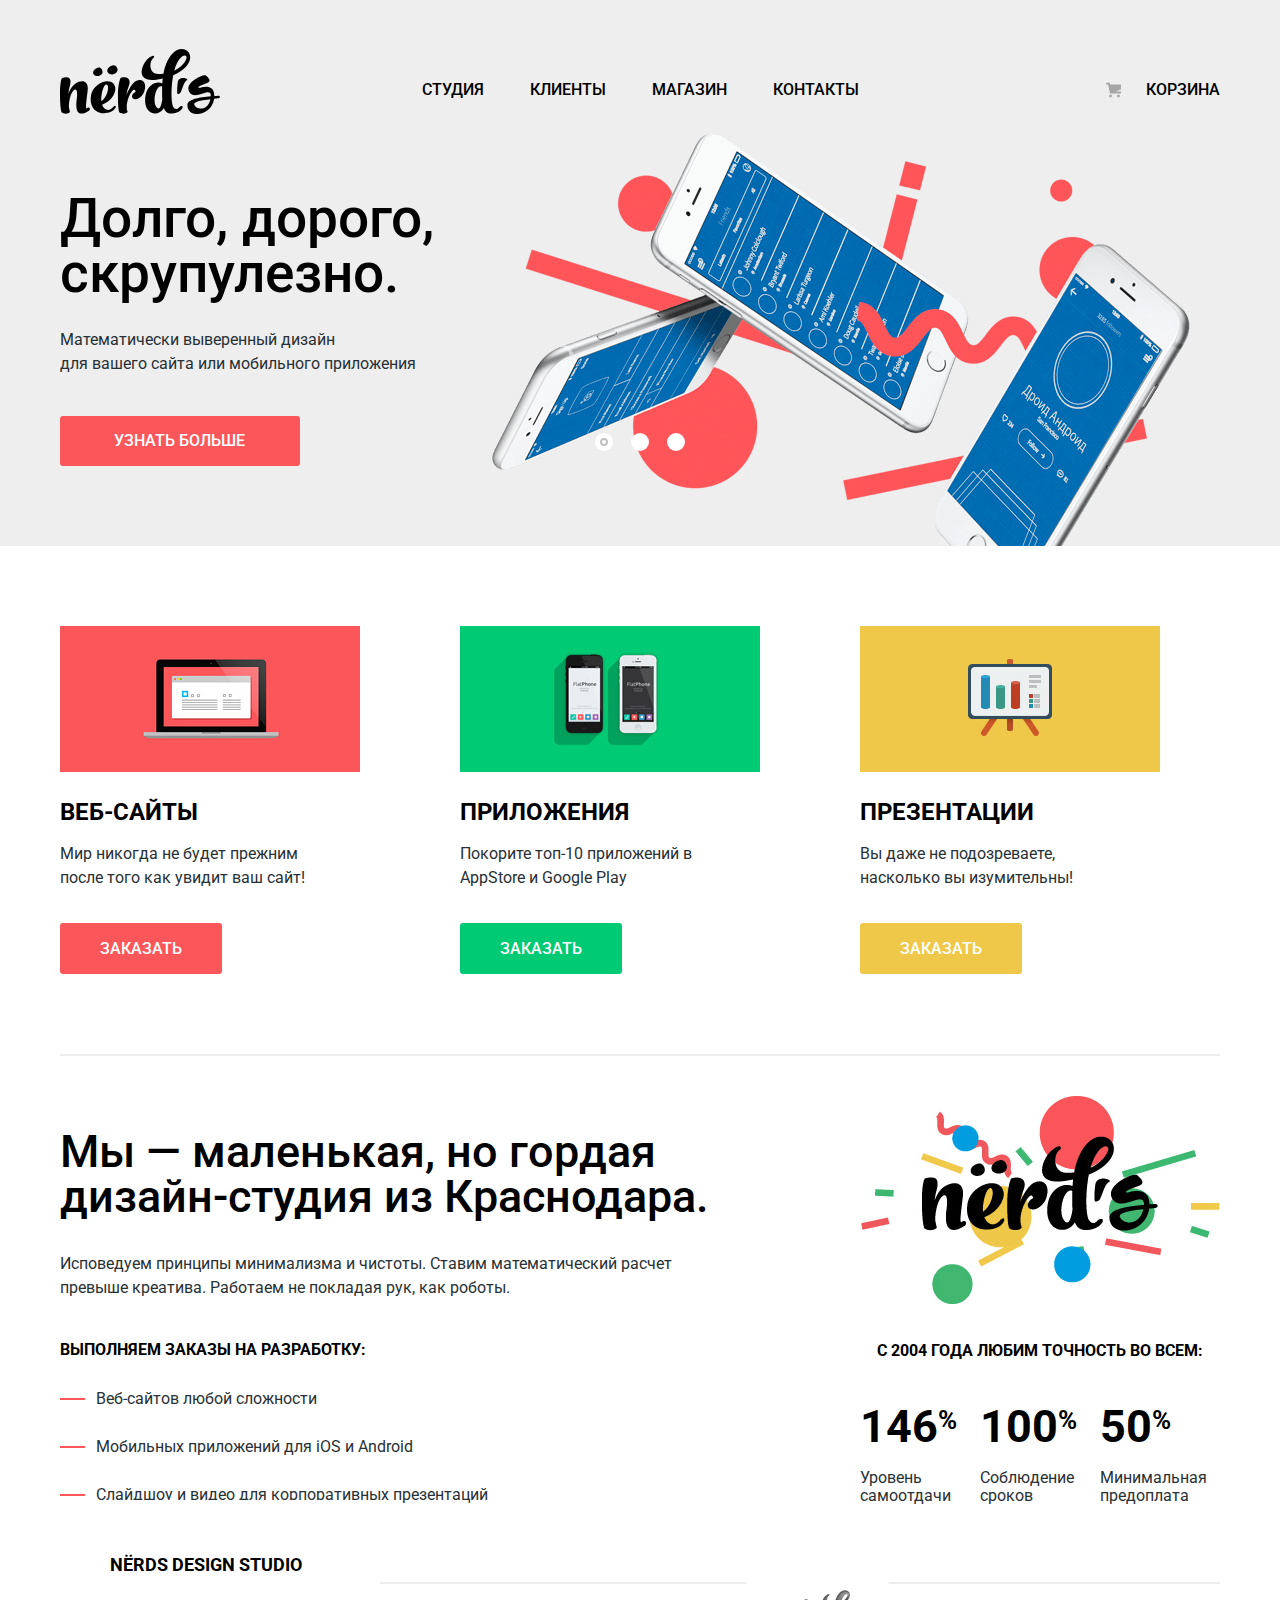
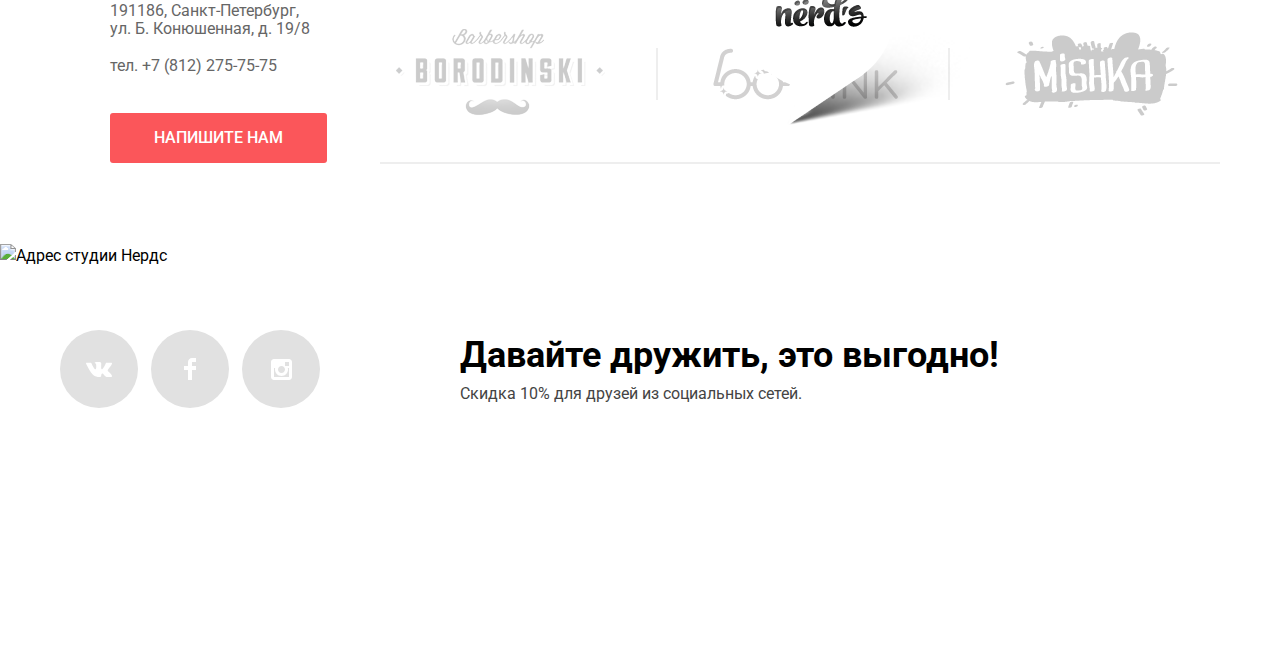
==== commit 299a5caf: "Добавил min-css and min-js" ====
--- a/index.html
+++ b/index.html
@@ -1,15 +1,16 @@
 <!DOCTYPE html>
-<html lang="ru">
+<html class="page" lang="ru">
 
 <head>
   <meta charset="UTF-8">
   <title>Нердс</title>
   <link href="https://fonts.googleapis.com/css?family=Roboto:400,500,700&display=swap&subset=cyrillic" rel="stylesheet">
   <link rel="stylesheet" href="css/normalize.css">
+  <link rel="stylesheet" href="css/style-min.css">
   <link rel="stylesheet" href="css/style.css">
 </head>
 
-<body>
+<body class="page__body">
   <header class="site-header">
     <div class="wrap wrap-header">
       <a class="site-header__logo" href="#">
@@ -58,7 +59,7 @@
           <g>
             <circle cx="4.5" cy="13.5" r="1.5" />
             <circle cx="12.5" cy="13.5" r="1.5" />
-            <polygon points="15,2 4.07,2 3.648,0 0,0 0,2 2.031,2 4.016,11 15,11 15,9 9.441,9 15,6.951 	" />
+            <polygon points="15,2 4.07,2 3.648,0 0,0 0,2 2.031,2 4.016,11 15,11 15,9 9.441,9 15,6.951" />
           </g>
         </svg>
         <span>Корзина</span>
@@ -68,7 +69,7 @@
 
   <main>
     <h1 class="visually-hidden">Дизайн-студия "Нердс"</h1>
-    <div class="page page__gray">
+    <div class="page__gray">
       <input class="visually-hidden" type="radio" id="image-one" name="toggle" checked>
       <input class="visually-hidden" type="radio" id="image-two" name="toggle">
       <input class="visually-hidden" type="radio" id="image-three" name="toggle">
@@ -109,91 +110,79 @@
       </section>
     </div>
 
-    <div class="page">
-      <section class="advantages wrap">
-        <h2 class="visually-hidden">Наши услуги</h2>
-        <ul class="advantages__list">
-          <li class="advantages__item item-advantages item-websites">
-            <h3 class="item-advantages__title">Веб-сайты</h3>
-            <p class="item-advantages__content">Мир никогда не будет прежним после того как увидит ваш сайт!
-            </p>
-            <a class="item-advantages__link button" href="#">Заказать</a>
-          </li>
-          <li class="advantages__item item-advantages item-applications">
-            <h3 class="item-advantages__title title-applications">Приложения</h3>
-            <p class="item-advantages__content">Покорите топ-10 приложений в AppStore и Google Play</p>
-            <a class="item-advantages__link button item-advantages__link--green" href="#">Заказать</a>
-          </li>
-          <li class="advantages__item item-advantages item-presentations">
-            <h3 class="item-advantages__title title-presentations">Презентации</h3>
-            <p class="item-advantages__content">Вы даже не подозреваете, насколько вы изумительны!</p>
-            <a class="item-advantages__link button item-advantages__link--orange" href="#">Заказать</a>
-          </li>
+    <section class="advantages wrap">
+      <h2 class="visually-hidden">Наши услуги</h2>
+      <ul class="advantages__list">
+        <li class="advantages__item item-advantages item-websites">
+          <h3 class="item-advantages__title">Веб-сайты</h3>
+          <p class="item-advantages__content">Мир никогда не будет прежним после того как увидит ваш сайт!
+          </p>
+          <a class="item-advantages__link button" href="#">Заказать</a>
+        </li>
+        <li class="advantages__item item-advantages item-applications">
+          <h3 class="item-advantages__title title-applications">Приложения</h3>
+          <p class="item-advantages__content">Покорите топ-10 приложений в AppStore и Google Play</p>
+          <a class="item-advantages__link button item-advantages__link--green" href="#">Заказать</a>
+        </li>
+        <li class="advantages__item item-advantages item-presentations">
+          <h3 class="item-advantages__title title-presentations">Презентации</h3>
+          <p class="item-advantages__content">Вы даже не подозреваете, насколько вы изумительны!</p>
+          <a class="item-advantages__link button item-advantages__link--orange" href="#">Заказать</a>
+        </li>
+      </ul>
+    </section>
+
+    <section class="about wrap">
+      <h2 class="visually-hidden">О нас</h2>
+      <div class="about-iner">
+        <h3 class="about__subtitle">Мы &mdash; маленькая, но гордая дизайн-студия из Краснодара.</h3>
+        <p class="about__text">Исповедуем принципы минимализма и чистоты. Ставим математический расчет
+          превыше креатива. Работаем не покладая рук, как роботы.</p>
+
+        <p class="about__info">Выполняем заказы на разработку:</p>
+        <ul class="about__list list">
+          <li class="list__item">Веб-сайтов любой сложности</li>
+          <li class="list__item">Мобильных приложений для iOS и Android</li>
+          <li class="list__item">Слайдшоу и видео для корпоративных презентаций</li>
         </ul>
-      </section>
-    </div>
-
-    <div class="page">
-      <section class="about wrap">
-        <h2 class="visually-hidden">О нас</h2>
-        <div class="about-iner">
-          <h3 class="about__subtitle">Мы &mdash; маленькая, но гордая дизайн-студия из Краснодара.</h3>
-          <p class="about__text">Исповедуем принципы минимализма и чистоты. Ставим математический расчет
-            превыше креатива. Работаем не покладая рук, как роботы.</p>
-
-          <p class="about__info">Выполняем заказы на разработку:</p>
-          <ul class="about__list list">
-            <li class="list__item">Веб-сайтов любой сложности</li>
-            <li class="list__item">Мобильных приложений для iOS и Android</li>
-            <li class="list__item">Слайдшоу и видео для корпоративных презентаций</li>
-          </ul>
-        </div>
-
-        <div class="about-iner">
-          <div class="about__img"></div>
-          <p class="about__info info-year">с 2004 года любим точность во всем:</p>
-          <ul class="about__list statistics">
-            <li class="statistics__item">
-              <p class="statistics__number">146<sup>%</sup> </p>
-              <p class="statistics__text">Уровень <br> самоотдачи</p>
-            </li>
-            <li class="statistics__item">
-              <p class="statistics__number">100<sup>%</sup> </p>
-              <p class="statistics__text">Соблюдение <br> сроков</p>
-            </li>
-            <li class="statistics__item">
-              <p class="statistics__number">50<sup>%</sup> </p>
-              <p class="statistics__text">Минимальная <br> предоплата</p>
-            </li>
-          </ul>
-
-        </div>
-      </section>
-    </div>
-
-    <div class="page">
-      <section class="portfolio wrap">
-        <h2 class="visually-hidden">Наши сайты</h2>
-        <ul class="portfolio__list">
-          <li class="portfolio__item"><img src="img/logo-1-html-acad.png" width="199" height="68" alt="html academy">
-          </li>
-          <li class="portfolio__item"><img src="img/logo-2-barber.png" width="209" height="90"
-              alt="Барбершоп Бородинский"></li>
-          <li class="portfolio__item"><img src="img/logo-3-pink.png" width="185" height="52" alt="Пинк">
-          </li>
-          <li class="portfolio__item"><img src="img/logo-4-mishka.png" width="173" height="84" alt="Мишка">
+      </div>
+
+      <div class="about-iner">
+        <div class="about__img"></div>
+        <p class="about__info info-year">с 2004 года любим точность во всем:</p>
+        <ul class="about__list statistics">
+          <li class="statistics__item">
+            <p class="statistics__number">146<sup>%</sup> </p>
+            <p class="statistics__text">Уровень <br> самоотдачи</p>
+          </li>
+          <li class="statistics__item">
+            <p class="statistics__number">100<sup>%</sup> </p>
+            <p class="statistics__text">Соблюдение <br> сроков</p>
+          </li>
+          <li class="statistics__item">
+            <p class="statistics__number">50<sup>%</sup> </p>
+            <p class="statistics__text">Минимальная <br> предоплата</p>
           </li>
         </ul>
-      </section>
-    </div>
+      </div>
+    </section>
+
+    <section class="portfolio wrap">
+      <h2 class="visually-hidden">Наши сайты</h2>
+      <ul class="portfolio__list">
+        <li class="portfolio__item"><img src="img/logo-1-html-acad.png" width="199" height="68" alt="html academy"></li>
+        <li class="portfolio__item"><img src="img/logo-2-barber.png" width="209" height="90" alt="Барбершоп Бородинский"></li>
+        <li class="portfolio__item"><img src="img/logo-3-pink.png" width="185" height="52" alt="Пинк"></li>
+        <li class="portfolio__item"><img src="img/logo-4-mishka.png" width="173" height="84" alt="Мишка"></li>
+      </ul>
+    </section>
 
     <section class="map">
       <h2 class="visually-hidden">Адрес и контакты студии</h2>
       <iframe
         src="https://www.google.com/maps/embed?pb=!1m18!1m12!1m3!1d1998.6254883011295!2d30.319842696809438!3d59.93835641025281!2m3!1f0!2f0!3f0!3m2!1i1024!2i768!4f13.1!3m3!1m2!1s0x4696310fca145cc1%3A0x42b32648d8238007!2z0JHQvtC70YzRiNCw0Y8g0JrQvtC90Y7RiNC10L3QvdCw0Y8g0YPQuy4sIDE5LzgsINCh0LDQvdC60YIt0J_QtdGC0LXRgNCx0YPRgNCzLCAxOTExODY!5e0!3m2!1sru!2sru!4v1589731787122!5m2!1sru!2sru"
-        width="100%" height="416px" frameborder="0" style="border:0;" allowfullscreen="" aria-hidden="false"
-        tabindex="0"></iframe>
-      <img class="map__img" src="img/map.jpg" alt="Адрес студии Нердс">
+        style="border:0;" allowfullscreen="" aria-hidden="false" tabindex="0"></iframe>
+      <img class="map__img" src="../1122973-nerds-28/img/map.jpg" alt="Адрес студии Нердс">
       <div class="wrap">
         <div class="contacts">
           <p class="contacts__name">nёrds design studio</p>
@@ -203,17 +192,18 @@
         </div>
       </div>
     </section>
-
-    <footer class="site-footer">
-      <div class="wrap wrap-footer">
-        <ul class="site-footer__list socials-list">
-          <li class="socials-list__item">
-            <a class="socials-list__link button" href="#">
-              <span class="visually-hidden">В контакте</span>
-              <svg version="1.1" id="Layer_1" xmlns="http://www.w3.org/2000/svg"
-                xmlns:xlink="http://www.w3.org/1999/xlink" x="0px" y="0px" width="26px" height="15px"
-                viewBox="0 0 26 15" enable-background="new 0 0 26 15" xml:space="preserve">
-                <path fill="#FFFFFF" d="M16.138,11.51c0.956-0.309,2.18,2.04,3.483,2.939c0.978,0.681,1.727,0.534,1.727,0.534l3.473-0.05
+  </main>
+
+  <footer class="site-footer">
+    <div class="wrap wrap-footer">
+      <ul class="site-footer__list socials-list">
+        <li class="socials-list__item">
+          <a class="socials-list__link button" href="#">
+            <span class="visually-hidden">В контакте</span>
+            <svg version="1.1" id="Layer_2" xmlns="http://www.w3.org/2000/svg"
+              xmlns:xlink="http://www.w3.org/1999/xlink" x="0px" y="0px" width="26px" height="15px" viewBox="0 0 26 15"
+              enable-background="new 0 0 26 15" xml:space="preserve">
+              <path fill="#FFFFFF" d="M16.138,11.51c0.956-0.309,2.18,2.04,3.483,2.939c0.978,0.681,1.727,0.534,1.727,0.534l3.473-0.05
                                     c0,0,1.815-0.112,0.957-1.554c-0.071-0.12-0.503-1.069-2.585-3.022c-2.177-2.043-1.882-1.712,0.739-5.244
                                     c1.597-2.153,2.236-3.468,2.036-4.028c-0.192-0.539-1.365-0.399-1.365-0.399L20.69,0.713c-0.381,0.001-0.704,0.119-0.851,0.515
                                     c-0.003,0.004-0.621,1.666-1.445,3.079c-1.741,2.989-2.436,3.148-2.724,2.961c-0.661-0.433-0.494-1.737-0.494-2.664
@@ -223,60 +213,60 @@
                                     C4.912,0.719,4.562,0.66,4.562,0.66L0.848,0.684c0,0-0.558,0.016-0.763,0.262C-0.097,1.164,0.07,1.614,0.07,1.614
                                     s2.909,6.881,6.203,10.347c3.02,3.182,6.452,2.971,6.452,2.971h1.555c0,0,0.469-0.054,0.709-0.312
                                     c0.224-0.24,0.214-0.691,0.214-0.691S15.172,11.82,16.138,11.51z" />
-              </svg>
-            </a>
-          </li>
-          <li class="socials-list__item">
-            <a class="socials-list__link button" href="#">
-              <span class="visually-hidden">Фейсбук</span>
-              <svg version="1.1" id="Layer_2" xmlns="http://www.w3.org/2000/svg"
-                xmlns:xlink="http://www.w3.org/1999/xlink" x="0px" y="0px" width="12px" height="22px"
-                viewBox="0 0 12 22" enable-background="new 0 0 12 22" xml:space="preserve">
-                <path fill="#FFFFFF" d="M12,4V0H8C5.791,0,4,1.791,4,4v4H0v4h4v10h4V12h4V8H8V4H12z" />
-              </svg>
-            </a>
-          </li>
-          <li class="socials-list__item">
-            <a class="socials-list__link button" href="#">
-              <span class="visually-hidden">Инстаграм</span>
-              <svg enable-background="new 0 0 21 21" height="21" viewBox="0 0 21 21" width="21"
-                xmlns="http://www.w3.org/2000/svg">
-                <path
-                  d="m18 0h-15c-1.65 0-3 1.35-3 3v15c0 1.65 1.35 3 3 3h15c1.65 0 3-1.35 3-3v-15c0-1.65-1.35-3-3-3zm-7.5 7c1.93 0 3.5 1.57 3.5 3.5s-1.57 3.5-3.5 3.5-3.5-1.57-3.5-3.5 1.57-3.5 3.5-3.5zm7.5 11h-15v-9h1.181c-.114.482-.181.983-.181 1.5 0 3.59 2.91 6.5 6.5 6.5s6.5-2.91 6.5-6.5c0-.517-.066-1.018-.181-1.5h1.181zm0-11h-4v-4h4z"
-                  fill="#fff" />
-              </svg>
-            </a>
-          </li>
-        </ul>
-        <div class="site-footer__content content-footer">
-          <p class="content-footer__text">Давайте дружить, это выгодно!</p>
-          <p class="content-footer__text">Скидка 10% для друзей из социальных сетей.</p>
-        </div>
-      </div>
-    </footer>
-
-    <section class="modal modal__letter">
-      <h2 class="modal__subtitle">Напишите нам</h2>
-      <form class="modal__form form" action="#" method="post">
-        <div class="form__inner name">
-          <label class="name__label label-form" for="name-user">Ваше имя:</label>
-          <input type="text" id="name-user" name="name" autofocus value="" placeholder="Имя Фамилия">
-        </div>
-        <div class="form__inner email">
-          <label class="email__label label-form" for="email-user">Ваш e-mail:</label>
-          <input type="email" id="email-user" name="email" value="" placeholder="email@example.com">
-        </div>
-        <div class="form__inner text">
-          <label class="text__label label-form" for="text-user">Текст письма:</label>
-          <textarea name="text" id="text-user" placeholder="В свободной форме"></textarea>
-        </div>
-        <button class="button" type="submit">Отправить</button>
-      </form>
-      <button class="modal__close" type="button">
-        <span class="visually-hidden">Закрыть</span>
-      </button>
-    </section>
-  </main>
+            </svg>
+          </a>
+        </li>
+        <li class="socials-list__item">
+          <a class="socials-list__link button" href="#">
+            <span class="visually-hidden">Фейсбук</span>
+            <svg version="1.1" id="Layer_3" xmlns="http://www.w3.org/2000/svg"
+              xmlns:xlink="http://www.w3.org/1999/xlink" x="0px" y="0px" width="12px" height="22px" viewBox="0 0 12 22"
+              enable-background="new 0 0 12 22" xml:space="preserve">
+              <path fill="#FFFFFF" d="M12,4V0H8C5.791,0,4,1.791,4,4v4H0v4h4v10h4V12h4V8H8V4H12z" />
+            </svg>
+          </a>
+        </li>
+        <li class="socials-list__item">
+          <a class="socials-list__link button" href="#">
+            <span class="visually-hidden">Инстаграм</span>
+            <svg enable-background="new 0 0 21 21" height="21" viewBox="0 0 21 21" width="21"
+              xmlns="http://www.w3.org/2000/svg">
+              <path
+                d="m18 0h-15c-1.65 0-3 1.35-3 3v15c0 1.65 1.35 3 3 3h15c1.65 0 3-1.35 3-3v-15c0-1.65-1.35-3-3-3zm-7.5 7c1.93 0 3.5 1.57 3.5 3.5s-1.57 3.5-3.5 3.5-3.5-1.57-3.5-3.5 1.57-3.5 3.5-3.5zm7.5 11h-15v-9h1.181c-.114.482-.181.983-.181 1.5 0 3.59 2.91 6.5 6.5 6.5s6.5-2.91 6.5-6.5c0-.517-.066-1.018-.181-1.5h1.181zm0-11h-4v-4h4z"
+                fill="#fff" />
+            </svg>
+          </a>
+        </li>
+      </ul>
+      <div class="site-footer__content content-footer">
+        <p class="content-footer__text">Давайте дружить, это выгодно!</p>
+        <p class="content-footer__text">Скидка 10% для друзей из социальных сетей.</p>
+      </div>
+    </div>
+  </footer>
+
+  <section class="modal modal__letter">
+    <h2 class="modal__subtitle">Напишите нам</h2>
+    <form class="modal__form form" action="#" method="post">
+      <div class="form__inner name">
+        <label class="name__label label-form" for="name-user">Ваше имя:</label>
+        <input type="text" id="name-user" name="name" autofocus value="" placeholder="Имя Фамилия">
+      </div>
+      <div class="form__inner email">
+        <label class="email__label label-form" for="email-user">Ваш e-mail:</label>
+        <input type="email" id="email-user" name="email" value="" placeholder="email@example.com">
+      </div>
+      <div class="form__inner text">
+        <label class="text__label label-form" for="text-user">Текст письма:</label>
+        <textarea name="text" id="text-user" placeholder="В свободной форме"></textarea>
+      </div>
+      <button class="button" type="submit">Отправить</button>
+    </form>
+    <button class="modal__close" type="button">
+      <span class="visually-hidden">Закрыть</span>
+    </button>
+  </section>
+  <script src="js/modal-min.js"></script>
   <script src="js/modal.js"></script>
 </body>
 
--- a/css/style-min.css
+++ b/css/style-min.css
@@ -0,0 +1 @@
+@-webkit-keyframes bounce{0%{-webkit-transform:translate(-50%,-2000px);transform:translate(-50%,-2000px)}70%{-webkit-transform:translate(-50%,-40%);transform:translate(-50%,-40%)}90%{-webkit-transform:translate(-50%,-55%);transform:translate(-50%,-55%)}to{-webkit-transform:translate(-50%,-50%);transform:translate(-50%,-50%)}}@keyframes bounce{0%{-webkit-transform:translate(-50%,-2000px);transform:translate(-50%,-2000px)}70%{-webkit-transform:translate(-50%,-40%);transform:translate(-50%,-40%)}90%{-webkit-transform:translate(-50%,-55%);transform:translate(-50%,-55%)}to{-webkit-transform:translate(-50%,-50%);transform:translate(-50%,-50%)}}@-webkit-keyframes shake{0%,to{-webkit-transform:translate(-50%,-50%);transform:translate(-50%,-50%)}10%,30%,50%,70%,90%{-webkit-transform:translate(-55%,-55%);transform:translate(-55%,-55%)}20%,40%,60%,80%{-webkit-transform:translate(-45%,-45%);transform:translate(-45%,-45%)}}@keyframes shake{0%,to{-webkit-transform:translate(-50%,-50%);transform:translate(-50%,-50%)}10%,30%,50%,70%,90%{-webkit-transform:translate(-55%,-50%);transform:translate(-55%,-50%)}20%,40%,60%,80%{-webkit-transform:translate(-45%,-50%);transform:translate(-45%,-50%)}}:root{--black: #000000;--white: #ffffff;--gray-azure: #283136;--delicious: #eeeeee;--light-red: #fb565a;--quick-silver: #a6a6a6;--light-grey: #e1e1e1;--dark-green: #00ca74;--light-amber: #efc849;--dell: #444444;--direct-energy: #666666;--dark-grey: #4d4d4d;--verizon: #f2f2f2;--extra-light-grey: #ababab;--gray-black: #231f20;--light-grey-azure: #d7dcdf;--alto: #dbdbdb;--black-green: #01a25e;--light-red-two: #e74246;--red: #d7373b;--light-grey-B4: #b4b9bb;--light-grey-d5: #d5d5d5;--light-grey-d7: #d7dcde;--light-grey-df: #dfdfdf;--light-grey-c1: #c1c1c1;--dark-green-one: #00aa62;--dark-green-two: #00bc6c;--amber: #e5a722;--light-amber: #eab534;--light-amber-two: #efc84a;--dell-op05: rgb(68, 68, 68, 0.5);--light-red-op03: rgb(251, 86, 90, 0.3);--black-op03: rgb(0, 0, 0, 0.3);--white-op03: rgb(255, 255, 255, 0.3)}.button,body{font-size:16px}body{min-width:1200px;margin:0;padding:0;font-family:'Roboto',Arial,sans-serif;line-height:24px;font-weight:400;color:var(--black);background-color:var(--white)}a{text-decoration:none}.button{line-height:18px;color:var(--white);text-align:center;vertical-align:middle;text-transform:uppercase;font-weight:500;display:inline-block;background-color:var(--light-red);border:0;border-radius:3px}.button:focus,.button:hover{background-color:var(--light-red-two);outline:0}.button:active{color:var(--white-op03);background-color:var(--red);-webkit-box-shadow:inset 0 3px 0 0 rgba(193,49,53);box-shadow:inset 0 3px 0 0 rgba(193,49,53)}img{max-width:100%;height:auto}.visually-hidden:not(:focus):not(:active),input[type=checkbox].visually-hidden,input[type=radio].visually-hidden{position:absolute;width:1px;height:1px;margin:-1px;border:0;padding:0;white-space:nowrap;-webkit-clip-path:inset(100%);clip-path:inset(100%);clip:rect(0 0 0 0);overflow:hidden}.page{height:100%}.page__body{min-height:100%;display:-ms-grid;display:grid;-ms-grid-rows:-webkit-min-content 1fr -webkit-min-content;-ms-grid-rows:min-content 1fr min-content;grid-template-rows:-webkit-min-content 1fr -webkit-min-content;grid-template-rows:min-content 1fr min-content;-ms-flex-line-pack:start;align-content:start}.page__gray{background-color:var(--delicious);position:relative}.wrap{width:1160px;margin:0 auto;border-bottom:2px solid var(--delicious)}.site-header{background-color:var(--delicious)}.wrap-header{display:-webkit-box;display:-ms-flexbox;display:flex;-ms-flex-wrap:wrap;flex-wrap:wrap;padding-top:49px;padding-bottom:18px;border:0;-webkit-box-align:center;-ms-flex-align:center;align-items:center}.site-header__logo{line-height:0}.site-header__logo:hover path{fill:var(--black)}.site-header__logo:active path,.site-nav__cart g{fill:var(--quick-silver)}.site-nav{margin-top:17px;margin-left:202px}.site-nav__list{display:-webkit-box;display:-ms-flexbox;display:flex;-ms-flex-wrap:wrap;flex-wrap:wrap;padding:0;margin:0;max-width:650px;list-style:none}.site-nav__item{margin-right:46px}.site-nav__item:last-child{margin-right:0}.site-nav__cart{position:relative;padding:0 0 0 40px;margin-left:auto;margin-top:17px}.site-nav__cart svg{position:absolute;top:50%;-webkit-transform:translateY(-50%);transform:translateY(-50%);left:0}.site-header__nav a,.site-nav__cart{color:var(--black);font-size:16px;line-height:30px;text-transform:uppercase;font-weight:500}.site-header__nav a:focus,.site-header__nav a:hover,.site-nav__cart:focus,.site-nav__cart:hover{color:var(--light-red);outline:0}.site-header__nav a:active,.site-nav__cart:active{color:var(--black-op03)}.slider{display:-webkit-box;display:-ms-flexbox;display:flex;position:relative;display:none}.wrap-slider{border:0;position:relative}.slider-box{width:380px;padding-top:59px;padding-bottom:80px;margin-right:51px}.slider__subtitle{font-size:55px;line-height:55px;font-weight:500;padding:0;margin:0 0 27px}.slider__text{color:var(--gray-azure);padding:0;margin:0 0 40px}.slider__link{padding:16px 55px 16px 54px}.slider-img{width:698px;height:413px;position:absolute;bottom:0;right:30px;background-image:url(../img/slide1.png);background-position:center;background-repeat:no-repeat}.slider-2 .slider-box{width:515px}.slider-2 p{padding-right:60px}.slider-2 .slider-img{width:663px;height:430px;position:absolute;bottom:0;right:0;background-image:url(../img/slide2.png);background-position:center;background-repeat:no-repeat}.slider-3 .slider-box{width:420px}.slider-3 .slider-img{width:759px;height:411px;position:absolute;bottom:0;right:0;background-image:url(../img/slide3.png);background-position:center;background-repeat:no-repeat}.slider__controls{font-size:0;position:absolute;bottom:92px;left:50%;-webkit-transform:translateX(-50%);transform:translateX(-50%);z-index:100}.slider__controls label{position:relative;display:inline-block;width:18px;height:18px;margin-right:18px;border-radius:50%;vertical-align:middle;background-color:var(--white);cursor:pointer}.slider__controls label:last-child{margin:0}.slider__controls label::after{content:"";display:none;position:absolute;left:50%;top:50%;-webkit-transform:translate(-50%,-50%);transform:translate(-50%,-50%);z-index:200;width:8px;height:8px;-webkit-box-sizing:border-box;box-sizing:border-box;border:2px solid var(--light-grey-c1);border-radius:50%;background-color:transparent}#image-one:checked~.slider__controls label[for=image-one]::after,#image-one:checked~.wrap-slider #slider1,#image-three:checked~.slider__controls label[for=image-three]::after,#image-three:checked~.wrap-slider #slider3,#image-two:checked~.slider__controls label[for=image-two]::after,#image-two:checked~.wrap-slider #slider2,.field__list input[type=radio]:checked+label::after{display:block}#image-one:checked:focus~.slider__controls label[for=image-one],#image-three:checked:focus~.slider__controls label[for=image-three],#image-two:checked:focus~.slider__controls label[for=image-two]{outline:-webkit-focus-ring-color auto 1px}.advantages__list{display:-ms-grid;display:grid;-ms-grid-columns:300px 100px 300px 100px 300px;grid-template-columns:300px 300px 300px;-webkit-column-gap:100px;-moz-column-gap:100px;column-gap:100px;padding:0;margin:0;list-style:none}.advantages__item{width:300px;margin-right:100px;margin-bottom:80px}.item-applications::before,.item-presentations::before,.item-websites::before{content:"";background-image:url(../img/illustration-1.jpg);display:block;background-repeat:no-repeat;background-position:center;width:300px;height:146px;margin-top:80px}.item-applications::before,.item-presentations::before{background-image:url(../img/illustration-2.jpg)}.item-presentations::before{background-image:url(../img/illustration-3.jpg)}.advantages__item:last-child{margin-right:0}.item-advantages__title{color:var(--black);font-size:24px;line-height:30px;text-transform:uppercase;font-weight:700;padding:0;margin:25px 0 15px}.item-advantages__content{color:var(--gray-azure);padding:0 50px 0 0;margin:0 0 33px}.item-advantages__link{padding:17px 40px 16px}.item-advantages__link--green{background-color:var(--dark-green)}.item-advantages__link--green:focus,.item-advantages__link--green:hover{background-color:var(--dark-green-two)}.item-advantages__link--green:active{color:var(--white-op03);background-color:var(--dark-green-one);-webkit-box-shadow:inset 0 3px 0 0 rgba(0,153,88);box-shadow:inset 0 3px 0 0 rgba(0,153,88)}.item-advantages__link--orange{background-color:var(--light-amber-two)}.item-advantages__link--orange:focus,.item-advantages__link--orange:hover{background-color:var(--light-amber)}.item-advantages__link--orange:active{color:var(--white-op03);background-color:var(--amber);-webkit-box-shadow:inset 0 3px 0 0 rgba(206,150,31);box-shadow:inset 0 3px 0 0 rgba(206,150,31)}.about{display:-webkit-box;display:-ms-flexbox;display:flex;margin-top:40px;padding-bottom:75px;-webkit-box-pack:justify;-ms-flex-pack:justify;justify-content:space-between}.about-iner:nth-of-type(1){width:660px;padding-top:33px}.about-iner:nth-of-type(2){width:360px}.about__subtitle{font-size:45px;line-height:45px;font-weight:500;padding:0;margin:0 0 33px}.about__text{color:var(--gray-azure);padding:0;margin:0 0 38px}.about__info{text-transform:uppercase;font-weight:700;padding:0;margin:0 0 25px}.about__list{list-style:none;padding:0;margin:0}.list__item{position:relative;color:var(--gray-azure);margin-bottom:24px;padding-left:36px}.list__item::before{content:"";position:absolute;left:0;top:50%;width:25px;height:2px;margin-top:-1px;background-color:var(--light-red)}.list__item:last-child{margin-bottom:0}.about__img{background-image:url(../img/nerds-illustration.png);background-position:center;background-repeat:no-repeat;width:360px;height:208px;margin-bottom:35px}.info-year{text-align:center}.statistics{display:-webkit-box;display:-ms-flexbox;display:flex;-ms-flex-wrap:wrap;flex-wrap:wrap;padding:0;margin:41px 0 0}.statistics__item{margin-right:23px}.statistics__item:last-child{margin-right:0}.statistics__number{font-size:45px;font-weight:700;line-height:45px;padding:0;margin:0 0 20px}.statistics__number sup{font-size:26px}.statistics__text{line-height:18px;color:var(--gray-azure);padding:0;margin:0}.portfolio{margin-bottom:80px}.portfolio__list{list-style:none;-ms-flex-wrap:wrap;flex-wrap:wrap;-webkit-box-pack:justify;-ms-flex-pack:justify;justify-content:space-between;padding:45px 42px 43px 30px;margin:0}.portfolio__item,.portfolio__list{display:-webkit-box;display:-ms-flexbox;display:flex;-webkit-box-align:center;-ms-flex-align:center;align-items:center}.portfolio__item::before{content:"";width:2px;height:52px;margin-right:55px;background-color:var(--delicious)}.portfolio__item:first-child::before{display:none}.portfolio__item>img{position:relative;opacity:.2;cursor:pointer}.portfolio__item>img:hover{opacity:1}.portfolio__item>img:active{opacity:.1}.map,.map .wrap,.map__img{position:relative}.map__img{width:100%;min-width:1160px;height:416px;-o-object-fit:cover;object-fit:cover;top:0;left:0}.contacts,.map iframe{position:absolute;left:0}.map iframe{min-width:1160px;width:100%;height:416px;top:0;border:0;z-index:10}.map .wrap{width:1160px;height:auto;border:0}.map .wrap::before{content:"";position:absolute;top:-333px;left:680px;width:230px;height:190px;background-image:url(../img/map-marker.png);background-repeat:no-repeat;background-position:0 0}.contacts{top:-368px;z-index:11;display:-webkit-box;display:-ms-flexbox;display:flex;-webkit-box-orient:vertical;-webkit-box-direction:normal;-ms-flex-direction:column;flex-direction:column;-webkit-box-align:start;-ms-flex-align:start;align-items:flex-start;width:220px;padding:50px 50px 47px;background-color:var(--white)}.contacts__name{font-size:18px;font-weight:700;line-height:30px;text-transform:uppercase;padding:0;margin:0 0 22px}.contacts__tel,.contacts__text{line-height:18px;color:var(--direct-energy)}.contacts__text{padding:0 10px 0 0;margin:0 0 19px}.contacts__tel{margin-bottom:38px}.contacts__link{padding:16px 44px}.socials-list,.wrap-footer{display:-webkit-box;display:-ms-flexbox;display:flex}.wrap-footer{border:0;padding:62px 0}.socials-list{-webkit-box-align:center;-ms-flex-align:center;align-items:center;-ms-flex-wrap:wrap;flex-wrap:wrap;padding:0;margin:0 140px 0 0;max-width:265px;list-style:none}.socials-list__item{margin-right:13px}.socials-list__item:nth-child(3n){margin-right:0}.socials-list__link{display:-webkit-box;display:-ms-flexbox;display:flex;-webkit-box-pack:center;-ms-flex-pack:center;justify-content:center;-webkit-box-align:center;-ms-flex-align:center;align-items:center;width:78px;height:78px;background-color:var(--light-grey);border-radius:50%}.content-footer{padding-top:7px}.content-footer__text{padding:0;margin:0}.site-footer__content p:first-child{font-size:36px;line-height:36px;font-weight:700;margin-bottom:10px}.site-footer__content p:last-child{font-size:inherit;line-height:22px;color:var(--dell)}.modal{-webkit-box-sizing:border-box;box-sizing:border-box;display:none;position:fixed;top:50%;left:50%;-webkit-transform:translate(-50%,-50%);transform:translate(-50%,-50%);z-index:1000;width:960px;padding:70px 100px;background-color:var(--white);-webkit-box-shadow:0 0 20px rgba(0,1,1,.75);box-shadow:0 0 20px rgba(0,1,1,.75)}.modal__show{display:block;-webkit-animation:bounce .6s;animation:bounce .6s}.modal__error{-webkit-animation:shake .6s;animation:shake .6s}.modal__form{display:-webkit-box;display:-ms-flexbox;display:flex;-ms-flex-wrap:wrap;flex-wrap:wrap;-webkit-box-pack:justify;-ms-flex-pack:justify;justify-content:space-between}.modal__subtitle{font-size:45px;font-weight:500;line-height:45px;margin:0 0 50px}.form__inner{display:-webkit-box;display:-ms-flexbox;display:flex;-webkit-box-orient:vertical;-webkit-box-direction:normal;-ms-flex-direction:column;flex-direction:column;-webkit-box-align:start;-ms-flex-align:start;align-items:flex-start;margin-bottom:35px}.label-form{line-height:18px;font-weight:700;margin-bottom:10px;cursor:pointer}.modal__form input,.modal__form textarea{border:2px solid var(--light-grey-d7);border-radius:3px;color:var(--dell);opacity:.5}.modal__form input:hover,.modal__form textarea:hover{border:2px solid var(--light-grey-B4);border-radius:3px;color:var(--dell);opacity:.5}.modal__form input:focus,.modal__form textarea:focus{border:2px solid var(--black);border-radius:3px;color:var(--dell);opacity:1}.modal__form input:invalid,.modal__form textarea:invalid{border:2px solid var(--light-red-two);border-radius:3px;color:var(--light-red-two);outline:0}.form__inner>input[type=email],.form__inner>input[type=text]{-webkit-box-sizing:border-box;box-sizing:border-box;width:360px;height:50px;padding-left:14px}.form__inner>textarea{-webkit-box-sizing:border-box;box-sizing:border-box;width:760px;height:118px;padding:13px 0 0 14px;resize:none}.modal__form>.button{padding:16px 84px;margin-top:12px}.modal__close{position:absolute;top:78px;right:90px;width:23px;height:23px;border:0;background-color:transparent;cursor:pointer}.modal__close::after,.modal__close::before{content:"";position:absolute;top:-2px;left:10px;width:3px;height:27px;background-color:var(--light-red);opacity:.3}.modal__close::before{-webkit-transform:rotate(45deg);transform:rotate(45deg)}.modal__close::after{-webkit-transform:rotate(-45deg);transform:rotate(-45deg)}.modal__close:focus::after,.modal__close:focus::before,.modal__close:hover::after,.modal__close:hover::before{content:"";position:absolute;top:-2px;left:10px;width:3px;height:27px;background-color:var(--light-red-two);opacity:1}.modal__close:active::after,.modal__close:active::before{content:"";position:absolute;top:-2px;left:10px;width:3px;height:27px;background-color:var(--light-red);opacity:.1}.site-nav__link--active{padding-bottom:8px;border-bottom:2px solid var(--light-red)}.site-main__title{font-size:55px;line-height:55px;font-weight:500;text-align:center;padding:60px 0 107px;margin:0}.wrap-catalog{display:-webkit-box;display:-ms-flexbox;display:flex;-webkit-box-pack:justify;-ms-flex-pack:justify;justify-content:space-between;padding-top:55px;margin-bottom:50px;border:0}.filters{max-width:261px}.field{border:0;padding:0;margin:0}.field__subtitle{font-size:18px;line-height:30px;font-weight:700;text-transform:uppercase;padding:0;margin:0}.wrap-field__range{position:relative;margin-top:48px;margin-bottom:14px;padding:39px 20px;text-align:center;background-color:var(--delicious);border-radius:3px}.field__range{width:205px;height:1px;background:-webkit-linear-gradient(left,var(--dark-green) 0%,var(--dark-green) 70%,var(--light-grey-d7) 70%,var(--light-grey-d7) 100%)}.toggle,.toggle::before{position:absolute;border-radius:50%}.toggle{width:20px;height:20px;background-color:var(--white);-webkit-box-shadow:0 2px 1px rgba(0,0,0,.15);box-shadow:0 2px 1px rgba(0,0,0,.15);cursor:pointer}.toggle-max,.toggle-min{top:50%;-webkit-transform:translateY(-50%);transform:translateY(-50%)}.toggle-min{left:17px}.toggle-max{right:80px}.toggle::before{content:"";top:50%;left:50%;-webkit-transform:translate(-50%,-50%);transform:translate(-50%,-50%);width:4px;height:4px;background-color:var(--extra-light-grey)}.list-control{display:-webkit-box;display:-ms-flexbox;display:flex;-webkit-box-pack:justify;-ms-flex-pack:justify;justify-content:space-between;padding:0;margin:0}.field__item{line-height:22px;text-transform:uppercase;color:var(--gray-azure)}.field__item:last-child{margin:0}.field__price,.list-control input{display:inline-block;text-align:center;width:80px;padding:8px 0;margin-left:8px;vertical-align:middle;background-color:var(--delicious);border-radius:3px}.list-control input{-moz-appearance:textfield;width:60px;padding:10px;border:0;outline:0}input::-webkit-inner-spin-button,input::-webkit-outer-spin-button{-webkit-appearance:none}.field:first-child{margin-bottom:55px}.field__list{list-style:none;padding:0;margin:0}.field__label{display:-webkit-box;display:-ms-flexbox;display:flex;-webkit-box-align:center;-ms-flex-align:center;align-items:center;line-height:20px;color:var(--gray-azure);cursor:pointer}.field__button:disabled+.field__label{color:var(--dark-grey);opacity:.1}.subtitle-checkbox,.subtitle-radio{margin-bottom:15px}.field-radio__item{position:relative;margin-bottom:15px}.field-radio__item label::after,.field-radio__item label::before{content:"";-webkit-box-sizing:border-box;box-sizing:border-box;opacity:.4;border-radius:50%}.field-radio__item label::before{position:relative;width:25px;height:25px;margin-right:10px;border:4px solid var(--dark-grey)}.field-radio__item label::after{display:none;position:absolute;top:50%;left:8px;-webkit-transform:translateY(-50%);transform:translateY(-50%);width:9px;height:9px;background-color:var(--dark-grey)}.field__list input[type=radio]:focus+label::before{border-color:var(--dark-grey);opacity:1}.field__list input[type=radio]:focus+label::after{background-color:var(--dark-grey);opacity:1}.field-radio__item label:hover::before{border-color:var(--dark-grey);opacity:1}.field-radio__item label:hover::after{background-color:var(--dark-grey);opacity:1}.field-radio{margin-bottom:28px}.field-checkbox__item{position:relative;margin-bottom:17px}.field-checkbox{margin-bottom:30px}.field-checkbox__item label::after,.field-checkbox__item label::before{content:"";-webkit-box-sizing:border-box;box-sizing:border-box;opacity:.4}.field-checkbox__item label::before{width:23px;height:23px;margin-right:13px;border:2px solid var(--dark-grey);border-radius:3px}.field-checkbox__item label::after{display:none;position:absolute;top:1px;left:6px;width:20px;height:11px;border:4px solid var(--dark-grey);border-top:none;border-right:none;-webkit-transform:rotate(-45deg);transform:rotate(-45deg)}.field-checkbox__item label:hover::after,.field-checkbox__item label:hover::before{border-color:var(--dark-grey);opacity:1}.field__list input[type=checkbox]:checked+label::after{display:block}.field__list input[type=checkbox]:focus+label::after,.field__list input[type=checkbox]:focus+label::before{border-color:var(--dark-grey);opacity:1}.form-button{width:260px;padding-top:16px;padding-bottom:16px;color:var(--black);background-color:var(--delicious)}.form-button:focus,.form-button:hover{background-color:var(--light-grey-df)}.form-button:active{color:rgb(0,0,0,.3);background-color:var(--light-grey-d5);-webkit-box-shadow:inset 0 3px 0 0 rgba(191,191,191);box-shadow:inset 0 3px 0 0 rgba(191,191,191)}.catalog{max-width:760px}.catalog-filter{display:-webkit-box;display:-ms-flexbox;display:flex;-webkit-box-align:center;-ms-flex-align:center;align-items:center;margin-bottom:53px}.catalog-filter__text{font-size:18px;font-weight:700;line-height:18px;text-transform:uppercase;padding:0;margin:0}.catalog-filter__list{list-style:none;padding:0;margin:0 88px 0 auto}.catalog-filter__item{display:inline-block;margin-right:22px}.catalog-filter__item:last-child{margin-right:0}.catalog-filter__item .catalog__link{font-size:14px;line-height:0;color:var(--black);opacity:.3;text-transform:uppercase}.catalog-filter__item .catalog__link:hover{color:var(--black);opacity:.6}.catalog-filter__item .catalog__link:active{color:var(--black);opacity:1}.catalog-filter__button{position:relative}.up::before{content:"";position:absolute;top:-4px;left:-40px;width:0;height:0;border-left:5px solid transparent;border-right:5px solid transparent;border-top:10px solid rgb(166,166,166,.2)}.up:focus::before,.up:hover::before{content:"";position:absolute;top:-4px;left:-40px;width:0;height:0;border-left:5px solid transparent;border-right:5px solid transparent;border-top:10px solid var(--quick-silver)}.down::before,.up:active::before{content:"";position:absolute;top:-4px;width:0;height:0;border-left:5px solid transparent;border-right:5px solid transparent}.up:active::before{left:-40px;border-top:10px solid var(--gray-black)}.down::before{left:-11px;border-bottom:10px solid rgb(166,166,166,.2)}.down:focus::before,.down:hover::before{content:"";position:absolute;top:-4px;left:-11px;width:0;height:0;border-left:5px solid transparent;border-right:5px solid transparent;border-bottom:10px solid var(--quick-silver)}.down:active::before{content:"";position:absolute;top:-4px;left:-11px;width:0;height:0;border-left:5px solid transparent;border-right:5px solid transparent;border-bottom:10px solid var(--gray-black)}.price-list{display:-webkit-box;display:-ms-flexbox;display:flex;-ms-flex-wrap:wrap;flex-wrap:wrap;padding:0;margin:0 0 27px;list-style:none}.catalog__item{-webkit-box-sizing:border-box;box-sizing:border-box;position:relative;width:360px;height:620px;margin-right:40px;margin-bottom:29px;padding-top:40px;background-color:var(--verizon);border-radius:5px;overflow:hidden}.img-link::before{content:"";display:block;position:absolute;left:0;top:0;width:360px;height:40px;background-image:url(../img/catalog__item.img.png);background-repeat:no-repeat;opacity:.12}.catalog__item:hover .img-link::before,.img-link:hover::before{opacity:1}.catalog__item:nth-child(2n){margin-right:0}.img-link{display:block;height:580px;-webkit-box-sizing:border-box;box-sizing:border-box;border:1px solid rgba(0,0,0,.1);border-bottom-left-radius:5px;border-bottom-right-radius:5px;overflow:hidden}.catalog__img{width:100%;-o-object-fit:cover;object-fit:cover}.catalog__info{display:none;position:absolute;left:0;bottom:0;padding:28px 60px 41px;text-align:center;background-color:var(--delicious);border-bottom-left-radius:5px;border-bottom-right-radius:5px}.catalog__item:hover{-webkit-box-shadow:0 6px 15px rgba(0,1,1,.25);box-shadow:0 6px 15px rgba(0,1,1,.25)}.catalog__item:hover .catalog__info{display:block}.catalog__item:hover .img-link{border:0}.info-catalog__subtitle{font-size:18px;font-weight:700;line-height:30px;text-transform:uppercase;display:inline-block;padding:0;margin:0 0 16px}.info-catalog__link-subtitle{color:var(--black)}.info-catalog__link-subtitle:focus,.info-catalog__link-subtitle:hover{color:var(--light-red)}.info-catalog__link-subtitle:active{color:var(--black);opacity:.3}.info-catalog__text{line-height:18px;color:var(--direct-energy);padding:0;margin:0 0 30px}.catalog__item:nth-child(3) .info-catalog__text,.catalog__item:nth-child(4) .info-catalog__text{padding:0 25px}.info-catalog__link{padding:16px 60px}.info-catalog__link:active{color:var(--white)}.pagination-catalog{display:-webkit-box;display:-ms-flexbox;display:flex;-ms-flex-wrap:wrap;flex-wrap:wrap;margin:0;padding:0;list-style:none}.pagination-catalog__item{margin-right:10px;margin-bottom:10px}.pagination-catalog__link{width:50px;height:50px;display:-webkit-box;display:-ms-flexbox;display:flex;-webkit-box-align:center;-ms-flex-align:center;align-items:center;-webkit-box-pack:center;-ms-flex-pack:center;justify-content:center;color:var(--black);background-color:var(--delicious)}.button-next{width:260px;height:50px}.pagination-catalog__link:focus,.pagination-catalog__link:hover{color:var(--black);background-color:var(--light-grey-df)}.pagination-catalog__link:active{color:var(--black-op03);background-color:var(--light-grey-d5);-webkit-box-shadow:inset 0 3px 0 rgba(0,1,1,.1);box-shadow:inset 0 3px 0 rgba(0,1,1,.1);border:0}.pagination-catalog__link--active{background-color:var(--white);border:3px solid var(--alto);-webkit-box-sizing:border-box;box-sizing:border-box}
--- a/css/style.css
+++ b/css/style.css
@@ -1,4 +1,43 @@
+:root {
+  --black: #000000;
+  --white: #ffffff;
+  --gray-azure: #283136;
+  --delicious: #eeeeee;
+  --light-red: #fb565a;
+  --quick-silver: #a6a6a6;
+  --light-grey: #e1e1e1;
+  --dark-green: #00ca74;
+  --light-amber: #efc849;
+  --dell: #444444;
+  --direct-energy: #666666;
+  --dark-grey: #4d4d4d;
+  --verizon: #f2f2f2;
+  --extra-light-grey: #ababab;
+  --gray-black: #231f20;
+  --light-grey-azure: #d7dcdf;
+  --alto: #dbdbdb;
+  --black-green: #01a25e;
+  --light-red-two: #e74246;
+  --red: #d7373b;
+  --light-grey-B4: #b4b9bb;
+  --light-grey-d5: #d5d5d5;
+  --light-grey-d7: #d7dcde;
+  --light-grey-df: #dfdfdf;
+  --light-grey-c1: #c1c1c1;
+  --dark-green-one: #00aa62;
+  --dark-green-two: #00bc6c;
+  --amber: #e5a722;
+  --light-amber: #eab534;
+  --light-amber-two: #efc84a;
+
+  --dell-op05: rgb(68, 68, 68, 0.5);
+  --light-red-op03: rgb(251, 86, 90, 0.3);
+  --black-op03: rgb(0, 0, 0, 0.3);
+  --white-op03: rgb(255, 255, 255, 0.3);
+}
+
 body {
+  min-width: 1200px;
   margin: 0;
   padding: 0;
 
@@ -6,9 +45,9 @@
   font-size: 16px;
   line-height: 24px;
   font-weight: 400;
-  color: #000000;
-
-  background-color: #ffffff;
+  color: var(--black);
+
+  background-color: var(--white);
 }
 
 a {
@@ -18,7 +57,7 @@
 .button {
   font-size: 16px;
   line-height: 18px;
-  color: #ffffff;
+  color: var(--white);
   text-align: center;
   vertical-align: middle;
   text-transform: uppercase;
@@ -26,21 +65,22 @@
 
   display: inline-block;
 
-  background-color: #fb565a;
+  background-color: var(--light-red);
   border: none;
   border-radius: 3px;
 }
 
 .button:hover,
 .button:focus {
-  background-color: #e74246;
+  background-color: var(--light-red-two);
   outline: none;
 }
 
 .button:active {
-  color: #e37376;
-
-  background-color: #d7373b;
+  color: var(--white-op03);
+
+  background-color: var(--red);
+  -webkit-box-shadow: inset 0px 3px 0px 0px rgba(193, 49, 53);
   box-shadow: inset 0px 3px 0px 0px rgba(193, 49, 53);
 }
 
@@ -62,17 +102,37 @@
 
   white-space: nowrap;
 
+  -webkit-clip-path: inset(100%);
+
   clip-path: inset(100%);
   clip: rect(0 0 0 0);
   overflow: hidden;
 }
 
+/* Grid */
+
+.page {
+  height: 100%;
+}
+
+.page__body {
+  min-height: 100%;
+  display: -ms-grid;
+  display: grid;
+  -ms-grid-rows: -webkit-min-content 1fr -webkit-min-content;
+  -ms-grid-rows: min-content 1fr min-content;
+  grid-template-rows: -webkit-min-content 1fr -webkit-min-content;
+  grid-template-rows: min-content 1fr min-content;
+  -ms-flex-line-pack: start;
+  align-content: start;
+}
+
 /*   index   */
 
 /* header */
 
 .page__gray {
-  background-color: #eeeeee;
+  background-color: var(--delicious);
   position: relative;
 }
 
@@ -80,19 +140,24 @@
   width: 1160px;
   margin: 0 auto;
 
-  border-bottom: 2px solid #eeeeee;
+  border-bottom: 2px solid var(--delicious);
 }
 
 .site-header {
-  background-color: #eeeeee;
+  background-color: var(--delicious);
 }
 
 .wrap-header {
+  display: -webkit-box;
+  display: -ms-flexbox;
   display: flex;
+  -ms-flex-wrap: wrap;
   flex-wrap: wrap;
   padding-top: 49px;
   padding-bottom: 18px;
   border: none;
+  -webkit-box-align: center;
+  -ms-flex-align: center;
   align-items: center;
 }
 
@@ -101,20 +166,23 @@
 }
 
 .site-header__logo:hover path {
-  fill: #303030;
+  fill: var(--black);
 }
 
 .site-header__logo:active path {
-  fill: #a6a6a6;
+  fill: var(--quick-silver);
 }
 
 .site-nav {
-  margin-top: 20px;
+  margin-top: 17px;
   margin-left: 202px;
 }
 
 .site-nav__list {
+  display: -webkit-box;
+  display: -ms-flexbox;
   display: flex;
+  -ms-flex-wrap: wrap;
   flex-wrap: wrap;
   padding: 0;
   margin: 0;
@@ -143,17 +211,18 @@
 .site-nav__cart svg {
   position: absolute;
   top: 50%;
+  -webkit-transform: translateY(-50%);
   transform: translateY(-50%);
   left: 0;
 }
 
 .site-nav__cart g {
-  fill: #a6a6a6;
+  fill: var(--quick-silver);
 }
 
 .site-header__nav a,
 .site-nav__cart {
-  color: #000000;
+  color: var(--black);
   font-size: 16px;
   line-height: 30px;
   text-transform: uppercase;
@@ -164,28 +233,29 @@
 .site-header__nav a:focus,
 .site-nav__cart:hover,
 .site-nav__cart:focus {
-  color: #fb565a;
+  color: var(--light-red);
   outline: none;
 }
 
 
 .site-header__nav a:focus,
 .site-nav__cart:focus {
-  color: #fb565a;
+  color: var(--light-red);
   outline: none;
 }
 
 .site-header__nav a:active,
 .site-nav__cart:active {
-  color: #a6a6a6;
-}
-
+  color: var(--black-op03);
+}
 
 /* main */
 
 /* slider */
 
 .slider {
+  display: -webkit-box;
+  display: -ms-flexbox;
   display: flex;
 
   position: relative;
@@ -216,7 +286,7 @@
 }
 
 .slider__text {
-  color: #283136;
+  color: var(--gray-azure);
 
   padding: 0;
   margin: 0;
@@ -288,6 +358,7 @@
   position: absolute;
   bottom: 92px;
   left: 50%;
+  -webkit-transform: translateX(-50%);
   transform: translateX(-50%);
   z-index: 100;
 }
@@ -303,12 +374,8 @@
 
   vertical-align: middle;
 
-  background-color: #ffffff;
+  background-color: var(--white);
   cursor: pointer;
-}
-
-.slider__controls label:focus {
-  outline: 1px solid blue;
 }
 
 .slider__controls label:last-child {
@@ -323,14 +390,16 @@
   position: absolute;
   left: 50%;
   top: 50%;
+  -webkit-transform: translate(-50%, -50%);
   transform: translate(-50%, -50%);
   z-index: 200;
 
   width: 8px;
   height: 8px;
+  -webkit-box-sizing: border-box;
   box-sizing: border-box;
 
-  border: 2px solid #c1c1c1;
+  border: 2px solid var(--light-grey-c1);
   border-radius: 50%;
   background-color: transparent;
 }
@@ -356,7 +425,13 @@
 /* advantages */
 
 .advantages__list {
-  display: flex;
+  display: -ms-grid;
+  display: grid;
+  -ms-grid-columns: 300px 100px 300px 100px 300px;
+  grid-template-columns: 300px 300px 300px;
+  -webkit-column-gap: 100px;
+  -moz-column-gap: 100px;
+  column-gap: 100px;
   padding: 0;
   margin: 0;
 
@@ -408,7 +483,7 @@
 }
 
 .item-advantages__title {
-  color: #000000;
+  color: var(--black);
   font-size: 24px;
   line-height: 30px;
   text-transform: uppercase;
@@ -421,7 +496,7 @@
 }
 
 .item-advantages__content {
-  color: rgb(40, 49, 54);
+  color: var(--gray-azure);
   padding: 0;
   padding-right: 50px;
   margin: 0;
@@ -434,41 +509,47 @@
 }
 
 .item-advantages__link--green {
-  background-color: #00ca74;
+  background-color: var(--dark-green);
 }
 
 .item-advantages__link--green:hover,
 .item-advantages__link--green:focus {
-  background-color: #00bc6c;
+  background-color: var(--dark-green-two);
 }
 
 .item-advantages__link--green:active {
-  color: #4dc491;
-  background-color: #00aa62;
+  color: var(--white-op03);
+  background-color: var(--dark-green-one);
+  -webkit-box-shadow: inset 0px 3px 0px 0px rgba(0, 153, 88);
   box-shadow: inset 0px 3px 0px 0px rgba(0, 153, 88)
 }
 
 .item-advantages__link--orange {
-  background-color: #efc84a;
+  background-color: var(--light-amber-two);
 }
 
 .item-advantages__link--orange:hover,
 .item-advantages__link--orange:focus {
-  background-color: #e5a722;
+  background-color: var(--light-amber);
 }
 
 .item-advantages__link--orange:active {
-  color: #edc265;
-  background-color: #e5a722;
+  color: var(--white-op03);
+  background-color: var(--amber);
+  -webkit-box-shadow: inset 0px 3px 0px 0px rgba(206, 150, 31);
   box-shadow: inset 0px 3px 0px 0px rgba(206, 150, 31);
 }
 
 /* about */
 
 .about {
+  display: -webkit-box;
+  display: -ms-flexbox;
   display: flex;
   margin-top: 40px;
   padding-bottom: 75px;
+  -webkit-box-pack: justify;
+  -ms-flex-pack: justify;
   justify-content: space-between;
 }
 
@@ -492,7 +573,7 @@
 }
 
 .about__text {
-  color: #283136;
+  color: var(--gray-azure);
   padding: 0;
   margin: 0;
   margin-bottom: 38px;
@@ -516,7 +597,7 @@
 .list__item {
   position: relative;
 
-  color: #283136;
+  color: var(--gray-azure);
   margin-bottom: 24px;
   padding-left: 36px;
 }
@@ -532,7 +613,7 @@
   height: 2px;
   margin-top: -1px;
 
-  background-color: #fb565a;
+  background-color: var(--light-red);
 }
 
 .list__item:last-child {
@@ -553,7 +634,10 @@
 }
 
 .statistics {
+  display: -webkit-box;
+  display: -ms-flexbox;
   display: flex;
+  -ms-flex-wrap: wrap;
   flex-wrap: wrap;
   padding: 0;
   margin: 0;
@@ -583,7 +667,7 @@
 
 .statistics__text {
   line-height: 18px;
-  color: #283136;
+  color: var(--gray-azure);
   padding: 0;
   margin: 0;
 }
@@ -597,9 +681,18 @@
 .portfolio__list {
   list-style: none;
 
+  display: -webkit-box;
+
+  display: -ms-flexbox;
+
   display: flex;
+  -ms-flex-wrap: wrap;
   flex-wrap: wrap;
+  -webkit-box-pack: justify;
+  -ms-flex-pack: justify;
   justify-content: space-between;
+  -webkit-box-align: center;
+  -ms-flex-align: center;
   align-items: center;
   padding-top: 45px;
   padding-bottom: 43px;
@@ -609,7 +702,11 @@
 }
 
 .portfolio__item {
+  display: -webkit-box;
+  display: -ms-flexbox;
   display: flex;
+  -webkit-box-align: center;
+  -ms-flex-align: center;
   align-items: center;
 }
 
@@ -620,7 +717,7 @@
   height: 52px;
   margin-right: 55px;
 
-  background-color: #eeeeee;
+  background-color: var(--delicious);
 }
 
 .portfolio__item:first-child::before {
@@ -652,6 +749,7 @@
   width: 100%;
   min-width: 1160px;
   height: 416px;
+  -o-object-fit: cover;
   object-fit: cover;
 
   position: relative;
@@ -661,6 +759,8 @@
 
 .map iframe {
   min-width: 1160px;
+  width: 100%;
+  height: 416px;
 
   position: absolute;
   top: 0;
@@ -700,14 +800,23 @@
   left: 0px;
   z-index: 11;
 
+  display: -webkit-box;
+
+  display: -ms-flexbox;
+
   display: flex;
+  -webkit-box-orient: vertical;
+  -webkit-box-direction: normal;
+  -ms-flex-direction: column;
   flex-direction: column;
+  -webkit-box-align: start;
+  -ms-flex-align: start;
   align-items: flex-start;
   width: 220px;
   padding: 50px;
   padding-bottom: 47px;
 
-  background-color: #ffffff;
+  background-color: var(--white);
 }
 
 .contacts__name {
@@ -723,7 +832,7 @@
 
 .contacts__text {
   line-height: 18px;
-  color: #666666;
+  color: var(--direct-energy);
 
   padding: 0;
   padding-right: 10px;
@@ -733,7 +842,7 @@
 
 .contacts__tel {
   line-height: 18px;
-  color: #666666;
+  color: var(--direct-energy);
   margin-bottom: 38px;
 }
 
@@ -745,13 +854,20 @@
 
 .wrap-footer {
   border: none;
+  display: -webkit-box;
+  display: -ms-flexbox;
   display: flex;
   padding: 62px 0;
 }
 
 .socials-list {
+  display: -webkit-box;
+  display: -ms-flexbox;
   display: flex;
+  -webkit-box-align: center;
+  -ms-flex-align: center;
   align-items: center;
+  -ms-flex-wrap: wrap;
   flex-wrap: wrap;
   padding: 0;
 
@@ -771,13 +887,19 @@
 }
 
 .socials-list__link {
+  display: -webkit-box;
+  display: -ms-flexbox;
   display: flex;
+  -webkit-box-pack: center;
+  -ms-flex-pack: center;
   justify-content: center;
+  -webkit-box-align: center;
+  -ms-flex-align: center;
   align-items: center;
   width: 78px;
   height: 78px;
 
-  background-color: #e1e1e1;
+  background-color: var(--light-grey);
   border-radius: 50%;
 }
 
@@ -801,34 +923,61 @@
 .site-footer__content p:last-child {
   font-size: inherit;
   line-height: 22px;
-  color: #444444;
+  color: var(--dell);
 }
 
 /* animation */
+
+@-webkit-keyframes bounce {
+  0% {
+    -webkit-transform: translate(-50%, -2000px);
+    transform: translate(-50%, -2000px);
+  }
+
+  70% {
+    -webkit-transform: translate(-50%, -40%);
+    transform: translate(-50%, -40%);
+  }
+
+  90% {
+    -webkit-transform: translate(-50%, -55%);
+    transform: translate(-50%, -55%);
+  }
+
+  100% {
+    -webkit-transform: translate(-50%, -50%);
+    transform: translate(-50%, -50%);
+  }
+}
 
 @keyframes bounce {
   0% {
+    -webkit-transform: translate(-50%, -2000px);
     transform: translate(-50%, -2000px);
   }
 
   70% {
+    -webkit-transform: translate(-50%, -40%);
     transform: translate(-50%, -40%);
   }
 
   90% {
+    -webkit-transform: translate(-50%, -55%);
     transform: translate(-50%, -55%);
   }
 
   100% {
+    -webkit-transform: translate(-50%, -50%);
     transform: translate(-50%, -50%);
   }
 }
 
-@keyframes shake {
+@-webkit-keyframes shake {
 
   0%,
   100% {
-    transform: translateX(-50%);
+    -webkit-transform: translate(-50%, -50%);
+    transform: translate(-50%, -50%);
   }
 
   10%,
@@ -836,49 +985,88 @@
   50%,
   70%,
   90% {
-    transform: translateX(-55%);
+    -webkit-transform: translate(-55%, -55%);
+    transform: translate(-55%, -55%);
   }
 
   20%,
   40%,
   60%,
   80% {
-    transform: translateX(-45%);
+    -webkit-transform: translate(-45%, -45%);
+    transform: translate(-45%, -45%);
   }
 }
 
+@keyframes shake {
+
+  0%,
+  100% {
+    -webkit-transform: translate(-50%, -50%);
+    transform: translate(-50%, -50%);
+  }
+
+  10%,
+  30%,
+  50%,
+  70%,
+  90% {
+    -webkit-transform: translate(-55%, -50%);
+    transform: translate(-55%, -50%);
+  }
+
+  20%,
+  40%,
+  60%,
+  80% {
+    -webkit-transform: translate(-45%, -50%);
+    transform: translate(-45%, -50%);
+  }
+}
+
 /* modal */
 
 .modal {
+  -webkit-box-sizing: border-box;
   box-sizing: border-box;
   display: none;
 
   position: fixed;
   top: 50%;
   left: 50%;
+  -webkit-transform: translate(-50%, -50%);
   transform: translate(-50%, -50%);
   z-index: 1000;
 
   width: 960px;
   padding: 70px 100px;
 
-  background-color: #ffffff;
+  background-color: var(--white);
+  -webkit-box-shadow: 0 0 20px rgba(0, 1, 1, 0.75);
   box-shadow: 0 0 20px rgba(0, 1, 1, 0.75);
 }
 
 .modal__show {
   display: block;
 
+  -webkit-animation: bounce 0.6s;
+
   animation: bounce 0.6s;
 }
 
 .modal__error {
+  -webkit-animation: shake 0.6s;
   animation: shake 0.6s;
 }
 
 .modal__form {
+  display: -webkit-box;
+  display: -ms-flexbox;
   display: flex;
+  -ms-flex-wrap: wrap;
   flex-wrap: wrap;
+  -webkit-box-pack: justify;
+  -ms-flex-pack: justify;
   justify-content: space-between;
 }
 
@@ -891,8 +1079,15 @@
 }
 
 .form__inner {
+  display: -webkit-box;
+  display: -ms-flexbox;
   display: flex;
+  -webkit-box-orient: vertical;
+  -webkit-box-direction: normal;
+  -ms-flex-direction: column;
   flex-direction: column;
+  -webkit-box-align: start;
+  -ms-flex-align: start;
   align-items: flex-start;
 
   margin-bottom: 35px;
@@ -908,37 +1103,40 @@
 
 .modal__form input,
 .modal__form textarea {
-  border: 2px solid #d7dcde;
+  border: 2px solid var(--light-grey-d7);
   border-radius: 3px;
+  color: var(--dell);
+  opacity: 0.5;
 }
 
 .modal__form input:hover,
 .modal__form textarea:hover {
-  border: 2px solid #b4b9bb;
+  border: 2px solid var(--light-grey-B4);
   border-radius: 3px;
-  color: #b1b1b1;
+  color: var(--dell);
+  opacity: 0.5;
 }
 
 .modal__form input:focus,
 .modal__form textarea:focus {
-  border: 2px solid #010101;
+  border: 2px solid var(--black);
   border-radius: 3px;
-  color: #444444;
-
-  outline: none;
+  color: var(--dell);
+  opacity: 1;
 }
 
 .modal__form input:invalid,
 .modal__form textarea:invalid {
-  border: 2px solid #e74246;
+  border: 2px solid var(--light-red-two);
   border-radius: 3px;
-  color: #e74246;
+  color: var(--light-red-two);
 
   outline: none;
 }
 
 .form__inner>input[type="text"],
 .form__inner>input[type="email"] {
+  -webkit-box-sizing: border-box;
   box-sizing: border-box;
 
   width: 360px;
@@ -947,6 +1145,7 @@
 }
 
 .form__inner>textarea {
+  -webkit-box-sizing: border-box;
   box-sizing: border-box;
 
   width: 760px;
@@ -988,14 +1187,17 @@
   width: 3px;
   height: 27px;
 
-  background-color: #fecccd;
+  background-color: var(--light-red);
+  opacity: 0.3;
 }
 
 .modal__close::before {
+  -webkit-transform: rotate(45deg);
   transform: rotate(45deg);
 }
 
 .modal__close::after {
+  -webkit-transform: rotate(-45deg);
   transform: rotate(-45deg);
 }
 
@@ -1012,8 +1214,8 @@
   width: 3px;
   height: 27px;
 
-  background-color: #fb565a;
-  outline: none;
+  background-color: var(--light-red-two);
+  opacity: 1;
 }
 
 .modal__close:active::before,
@@ -1027,14 +1229,15 @@
   width: 3px;
   height: 27px;
 
-  background-color: #ffeeee;
+  background-color: var(--light-red);
+  opacity: 0.1;
 }
 
 /*   catalog   */
 
-.site-nav__item--active {
-  padding-bottom: 1px;
-  border-bottom: 2px solid #fb565a;
+.site-nav__link--active {
+  padding-bottom: 8px;
+  border-bottom: 2px solid var(--light-red);
 }
 
 .site-main__title {
@@ -1052,7 +1255,11 @@
 /* filters */
 
 .wrap-catalog {
+  display: -webkit-box;
+  display: -ms-flexbox;
   display: flex;
+  -webkit-box-pack: justify;
+  -ms-flex-pack: justify;
   justify-content: space-between;
   padding-top: 55px;
   margin-bottom: 50px;
@@ -1082,88 +1289,84 @@
 
 /* range */
 
-.inner-field__range {
+.wrap-field__range {
   position: relative;
 
   margin-top: 48px;
   margin-bottom: 14px;
-  padding: 33px 20px;
-  padding-top: 24px;
+  padding: 39px 20px;
   text-align: center;
 
-  background-color: #eeeeee;
+  background-color: var(--delicious);
   border-radius: 3px;
 }
 
 .field__range {
-  -webkit-appearance: none;
-
-  width: 219px;
+  width: 205px;
   height: 1px;
-  background: -webkit-linear-gradient(left, #00ca74 0%, #00ca74 70%, #d7dcde 70%, #d7dcde 100%);
-  outline: none;
-}
-
-.field__range::-webkit-slider-thumb {
-  -webkit-appearance: none;
-}
-
-.range__button {
+  background: -webkit-linear-gradient(left, var(--dark-green) 0%, var(--dark-green) 70%, var(--light-grey-d7) 70%, var(--light-grey-d7) 100%);
+}
+
+.toggle {
   position: absolute;
 
   width: 20px;
   height: 20px;
 
-  background-color: #ffffff;
+  background-color: var(--white);
   border-radius: 50%;
-  box-shadow: 0 2px 0 0 #cccdcd;
+  -webkit-box-shadow: 0px 2px 1px rgba(0, 0, 0, 0.15);
+  box-shadow: 0px 2px 1px rgba(0, 0, 0, 0.15);
 
   cursor: pointer;
 }
 
-.range__button:first-of-type {
+.toggle-min {
   top: 50%;
-  left: 18px;
+  left: 17px;
+  -webkit-transform: translateY(-50%);
   transform: translateY(-50%);
 }
 
-.range__button:last-of-type {
+.toggle-max {
   top: 50%;
   right: 80px;
+  -webkit-transform: translateY(-50%);
   transform: translateY(-50%);
 }
 
-.range__button::before {
+.toggle::before {
   content: "";
 
   position: absolute;
   top: 50%;
   left: 50%;
+  -webkit-transform: translate(-50%, -50%);
   transform: translate(-50%, -50%);
 
   width: 4px;
   height: 4px;
 
-  background-color: #ababab;
+  background-color: var(--extra-light-grey);
   border-radius: 50%;
 }
 
-.field__list {
-  list-style: none;
+.list-control {
+  display: -webkit-box;
+  display: -ms-flexbox;
+  display: flex;
+  -webkit-box-pack: justify;
+  -ms-flex-pack: justify;
+  justify-content: space-between;
 
   padding: 0;
   margin: 0;
 }
 
 .field__item {
-  display: inline-block;
-  margin-right: 29px;
-
-  vertical-align: middle;
-
   line-height: 22px;
   text-transform: uppercase;
-  color: #283136;
+  color: var(--gray-azure);
 }
 
 .field__item:last-child {
@@ -1177,23 +1380,25 @@
   padding: 8px 0;
   margin-left: 8px;
 
-  background-color: #eeeeee;
+  vertical-align: middle;
+
+  background-color: var(--delicious);
   border-radius: 3px;
 }
 
-.field__list input[type="number"] {
+.list-control input {
   display: inline-block;
 
   -moz-appearance: textfield;
 
   width: 60px;
-  padding: 8px 10px;
+  padding: 10px;
   margin-left: 8px;
 
   text-align: center;
   vertical-align: middle;
 
-  background-color: #eeeeee;
+  background-color: var(--delicious);
   border-radius: 3px;
 
   border: 0;
@@ -1205,26 +1410,35 @@
   -webkit-appearance: none;
 }
 
-
 .field:first-child {
   margin-bottom: 55px;
 }
 
 /* radio */
 
+.field__list {
+  list-style: none;
+  padding: 0;
+  margin: 0;
+}
+
 .field__label {
+  display: -webkit-box;
+  display: -ms-flexbox;
   display: flex;
+  -webkit-box-align: center;
+  -ms-flex-align: center;
   align-items: center;
 
   line-height: 20px;
-  color: #283136;
-  /* padding-left: 36px; */
+  color: var(--gray-azure);
 
   cursor: pointer;
 }
 
 .field__button:disabled+.field__label {
-  color: #bec1c2;
+  color: var(--dark-grey);
+  opacity: 0.1;
 }
 
 .subtitle-radio,
@@ -1243,12 +1457,14 @@
 
   position: relative;
 
+  -webkit-box-sizing: border-box;
   box-sizing: border-box;
   width: 25px;
   height: 25px;
   margin-right: 10px;
 
-  border: 4px solid #b8b8b8;
+  border: 4px solid var(--dark-grey);
+  opacity: 0.4;
   border-radius: 50%;
 }
 
@@ -1260,13 +1476,16 @@
   position: absolute;
   top: 50%;
   left: 8px;
+  -webkit-transform: translateY(-50%);
   transform: translateY(-50%);
 
+  -webkit-box-sizing: border-box;
   box-sizing: border-box;
   width: 9px;
   height: 9px;
 
-  background-color: #b8b8b8;
+  background-color: var(--dark-grey);
+  opacity: 0.4;
   border-radius: 50%;
 }
 
@@ -1275,26 +1494,29 @@
 }
 
 .field__list input[type="radio"]:focus+label::before {
-  border-color: #4d4d4d
+  border-color: var(--dark-grey);
+  opacity: 1;
 }
 
 .field__list input[type="radio"]:focus+label::after {
-  background-color: #4d4d4d;
+  background-color: var(--dark-grey);
+  opacity: 1;
 }
 
 .field-radio__item label:hover::before {
-  border-color: #4d4d4d;
+  border-color: var(--dark-grey);
+  opacity: 1;
 }
 
 .field-radio__item label:hover::after {
-  background-color: #4d4d4d;
+  background-color: var(--dark-grey);
+  opacity: 1;
 }
 
 .field-radio {
   margin-bottom: 28px;
 }
 
-
 /* checkbox */
 
 .field-checkbox__item {
@@ -1310,12 +1532,14 @@
 .field-checkbox__item label::before {
   content: "";
 
+  -webkit-box-sizing: border-box;
   box-sizing: border-box;
   width: 23px;
   height: 23px;
   margin-right: 13px;
 
-  border: 2px solid #b8b8b8;
+  border: 2px solid var(--dark-grey);
+  opacity: 0.4;
   border-radius: 3px;
 }
 
@@ -1326,24 +1550,26 @@
 
   position: absolute;
   top: 1px;
-  left: 7px;
-
+  left: 6px;
+
+  -webkit-box-sizing: border-box;
   box-sizing: border-box;
   width: 20px;
   height: 11px;
 
-  border: 4px solid #b8b8b8;
+  border: 4px solid var(--dark-grey);
+  opacity: 0.4;
   border-top: none;
   border-right: none;
 
+  -webkit-transform: rotate(-45deg);
   transform: rotate(-45deg);
-  z-index: 1;
-
 }
 
 .field-checkbox__item label:hover::before,
 .field-checkbox__item label:hover::after {
-  border-color: #4d4d4d;
+  border-color: var(--dark-grey);
+  opacity: 1;
 }
 
 .field__list input[type="checkbox"]:checked+label::after {
@@ -1352,7 +1578,8 @@
 
 .field__list input[type="checkbox"]:focus+label::after,
 .field__list input[type="checkbox"]:focus+label::before {
-  border-color: #4d4d4d
+  border-color: var(--dark-grey);
+  opacity: 1;
 }
 
 .form-button {
@@ -1360,20 +1587,21 @@
   padding-top: 16px;
   padding-bottom: 16px;
 
-  color: #000000;
-
-  background-color: #eeeeee;
+  color: var(--black);
+
+  background-color: var(--delicious);
 }
 
 .form-button:hover,
 .form-button:focus {
-  background-color: #dfdfdf;
+  background-color: var(--light-grey-df);
 }
 
 .form-button:active {
-  color: #959595;
-
-  background-color: #d5d5d5;
+  color: rgb(0, 0, 0, 0.3);
+
+  background-color: var(--light-grey-d5);
+  -webkit-box-shadow: inset 0px 3px 0px 0px rgba(191, 191, 191);
   box-shadow: inset 0px 3px 0px 0px rgba(191, 191, 191);
 }
 
@@ -1384,9 +1612,14 @@
 }
 
 .catalog-filter {
+  display: -webkit-box;
+  display: -ms-flexbox;
   display: flex;
+  -webkit-box-align: center;
+  -ms-flex-align: center;
   align-items: center;
-  margin-bottom: 54px;
+
+  margin-bottom: 53px;
 }
 
 .catalog-filter__text {
@@ -1417,19 +1650,22 @@
   margin-right: 0px;
 }
 
-.catalog__link {
+.catalog-filter__item .catalog__link {
   font-size: 14px;
   line-height: 0px;
-  color: rgb(0, 0, 0, 0.3);
+  color: var(--black);
+  opacity: 0.3;
   text-transform: uppercase;
 }
 
-.catalog__link:hover {
-  color: rgb(0, 0, 0, 0.6);
-}
-
-.catalog__link:active {
-  color: #000000;
+.catalog-filter__item .catalog__link:hover {
+  color: var(--black);
+  opacity: 0.6;
+}
+
+.catalog-filter__item .catalog__link:active {
+  color: var(--black);
+  opacity: 1;
 }
 
 .catalog-filter__button {
@@ -1464,7 +1700,7 @@
 
   border-left: 5px solid transparent;
   border-right: 5px solid transparent;
-  border-top: 10px solid #a6a6a6;
+  border-top: 10px solid var(--quick-silver);
 }
 
 .up:active::before {
@@ -1479,7 +1715,7 @@
 
   border-left: 5px solid transparent;
   border-right: 5px solid transparent;
-  border-top: 10px solid #231f20;
+  border-top: 10px solid var(--gray-black);
 }
 
 .down::before {
@@ -1510,7 +1746,7 @@
 
   border-left: 5px solid transparent;
   border-right: 5px solid transparent;
-  border-bottom: 10px solid #a6a6a6;
+  border-bottom: 10px solid var(--quick-silver);
 }
 
 .down:active::before {
@@ -1525,11 +1761,14 @@
 
   border-left: 5px solid transparent;
   border-right: 5px solid transparent;
-  border-bottom: 10px solid #231f20;
+  border-bottom: 10px solid var(--gray-black);
 }
 
 .price-list {
+  display: -webkit-box;
+  display: -ms-flexbox;
   display: flex;
+  -ms-flex-wrap: wrap;
   flex-wrap: wrap;
   padding: 0;
   margin: 0;
@@ -1539,70 +1778,83 @@
 }
 
 .catalog__item {
+  -webkit-box-sizing: border-box;
   box-sizing: border-box;
 
   position: relative;
   width: 360px;
+  height: 620px;
+
+  margin-right: 40px;
+  margin-bottom: 29px;
+  padding-top: 40px;
+
+  background-color: var(--verizon);
+  border-radius: 5px;
+  overflow: hidden;
+}
+
+
+.img-link::before {
+  content: "";
+  display: block;
+  position: absolute;
+  left: 0;
+  top: 0;
+
+  width: 360px;
+  height: 40px;
+
+  background-image: url(../img/catalog__item.img.png);
+  background-repeat: no-repeat;
+  opacity: 0.12;
+}
+
+.img-link:hover::before {
+  opacity: 1;
+}
+
+.catalog__item:nth-child(2n) {
+  margin-right: 0px;
+}
+
+.img-link {
+  display: block;
+
   height: 580px;
+  -webkit-box-sizing: border-box;
+  box-sizing: border-box;
+
   border: 1px solid rgba(0, 0, 0, 0.1);
   border-bottom-left-radius: 5px;
   border-bottom-right-radius: 5px;
-  margin-right: 40px;
-  margin-bottom: 80px;
-
-  background-color: #F2F2F2;
-}
-
-
-.img-link::before {
-  content: "";
-  display: block;
-  position: absolute;
-  left: -1px;
-  top: -40px;
-
-  width: 360px;
-  height: 40px;
-
-  background-image: url(../img/catalog__item.img.png);
-  background-repeat: no-repeat;
-  opacity: 0.12;
-}
-
-.img-link:hover::before {
-  opacity: 1;
-}
-
-.catalog__item:nth-child(2n) {
-  margin-right: 0px;
-}
-
-.img-link {
-  display: block;
+
+  overflow: hidden;
 }
 
 .catalog__img {
+  width: 100%;
+  -o-object-fit: cover;
   object-fit: cover;
+}
+
+.catalog__info {
+  display: none;
+  position: absolute;
+  left: 0;
+  bottom: 0;
+
+  padding: 28px 60px 41px 60px;
+
+  text-align: center;
+
+  background-color: var(--delicious);
   border-bottom-left-radius: 5px;
   border-bottom-right-radius: 5px;
 }
 
-.catalog__info {
-  display: none;
-  position: absolute;
-  left: 0;
-  bottom: 0;
-
-  padding: 28px 60px 41px 60px;
-
-  text-align: center;
-
-  background-color: #eeeeee;
-  border-bottom-left-radius: 5px;
-  border-bottom-right-radius: 5px;
-}
-
 .catalog__item:hover {
+  -webkit-box-shadow: 0px 6px 15px rgba(0, 1, 1, 0.25);
   box-shadow: 0px 6px 15px rgba(0, 1, 1, 0.25);
 }
 
@@ -1612,6 +1864,10 @@
 
 .catalog__item:hover .img-link::before {
   opacity: 1;
+}
+
+.catalog__item:hover .img-link {
+  border: none;
 }
 
 .info-catalog__subtitle {
@@ -1620,31 +1876,39 @@
   line-height: 30px;
   text-transform: uppercase;
 
+  display: inline-block;
+
   padding: 0;
   margin: 0;
   margin-bottom: 16px;
 }
 
 .info-catalog__link-subtitle {
-  color: #000000;
+  color: var(--black);
 }
 
 .info-catalog__link-subtitle:hover,
 .info-catalog__link-subtitle:focus {
-  color: #fb565a;
+  color: var(--light-red);
 }
 
 .info-catalog__link-subtitle:active {
-  color: #b2b2b2;
+  color: var(--black);
+  opacity: 0.3;
 }
 
 .info-catalog__text {
   line-height: 18px;
-  color: #666666;
+  color: var(--direct-energy);
 
   padding: 0;
   margin: 0;
   margin-bottom: 30px;
+}
+
+.catalog__item:nth-child(3) .info-catalog__text,
+.catalog__item:nth-child(4) .info-catalog__text {
+  padding: 0 25px;
 }
 
 .info-catalog__link {
@@ -1652,11 +1916,14 @@
 }
 
 .info-catalog__link:active {
-  color: #ffffff;
+  color: var(--white);
 }
 
 .pagination-catalog {
+  display: -webkit-box;
+  display: -ms-flexbox;
   display: flex;
+  -ms-flex-wrap: wrap;
   flex-wrap: wrap;
   margin: 0;
   padding: 0;
@@ -1670,30 +1937,49 @@
 }
 
 .pagination-catalog__link {
-  padding: 16px 20px 16px 22px;
-
-  color: #000000;
-  background-color: #eeeeee;
+  width: 50px;
+  height: 50px;
+
+  display: -webkit-box;
+
+  display: -ms-flexbox;
+
+  display: flex;
+  -webkit-box-align: center;
+  -ms-flex-align: center;
+  align-items: center;
+  -webkit-box-pack: center;
+  -ms-flex-pack: center;
+  justify-content: center;
+
+  color: var(--black);
+  background-color: var(--delicious);
 }
 
 .button-next {
-  padding: 16px 78px;
+  width: 260px;
+  height: 50px;
 }
 
 .pagination-catalog__link:hover,
 .pagination-catalog__link:focus {
-  color: #000000;
-  background-color: #dfdfdf;
+  color: var(--black);
+  background-color: var(--light-grey-df);
 }
 
 .pagination-catalog__link:active {
-  color: #959595;
-  background-color: #d5d5d5;
-  box-shadow: inset 0px 3px 0px 0px rgba(191, 191, 191);
+  color: var(--black-op03);
+  background-color: var(--light-grey-d5);
+  -webkit-box-shadow: inset 0px 3px 0px rgba(0, 1, 1, 0.1);
+  box-shadow: inset 0px 3px 0px rgba(0, 1, 1, 0.1);
+
+  border: none;
 }
 
 .pagination-catalog__link--active {
-  background-color: #ffffff;
-
-  box-shadow: inset 0px 0px 0px 3px #dbdbdb;
-}
+  background-color: var(--white);
+
+  border: 3px solid var(--alto);
+  -webkit-box-sizing: border-box;
+  box-sizing: border-box;
+}
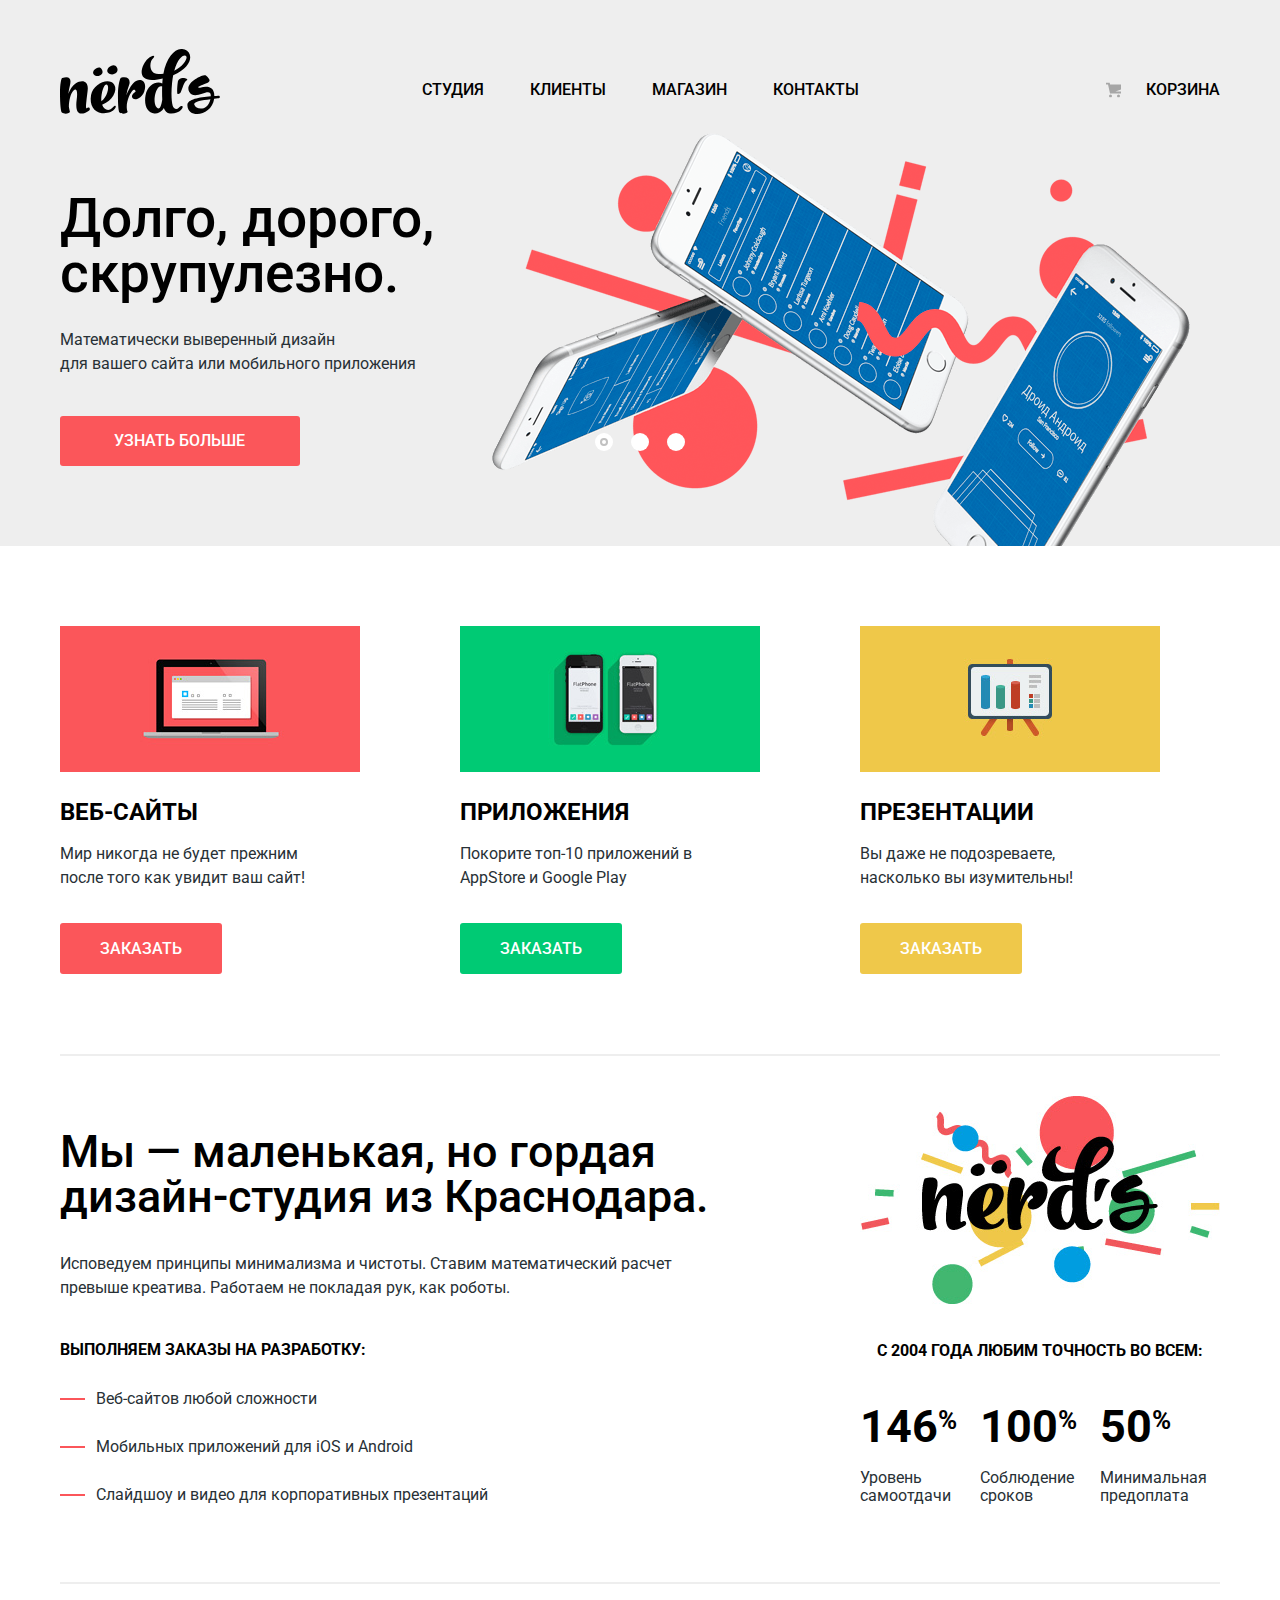
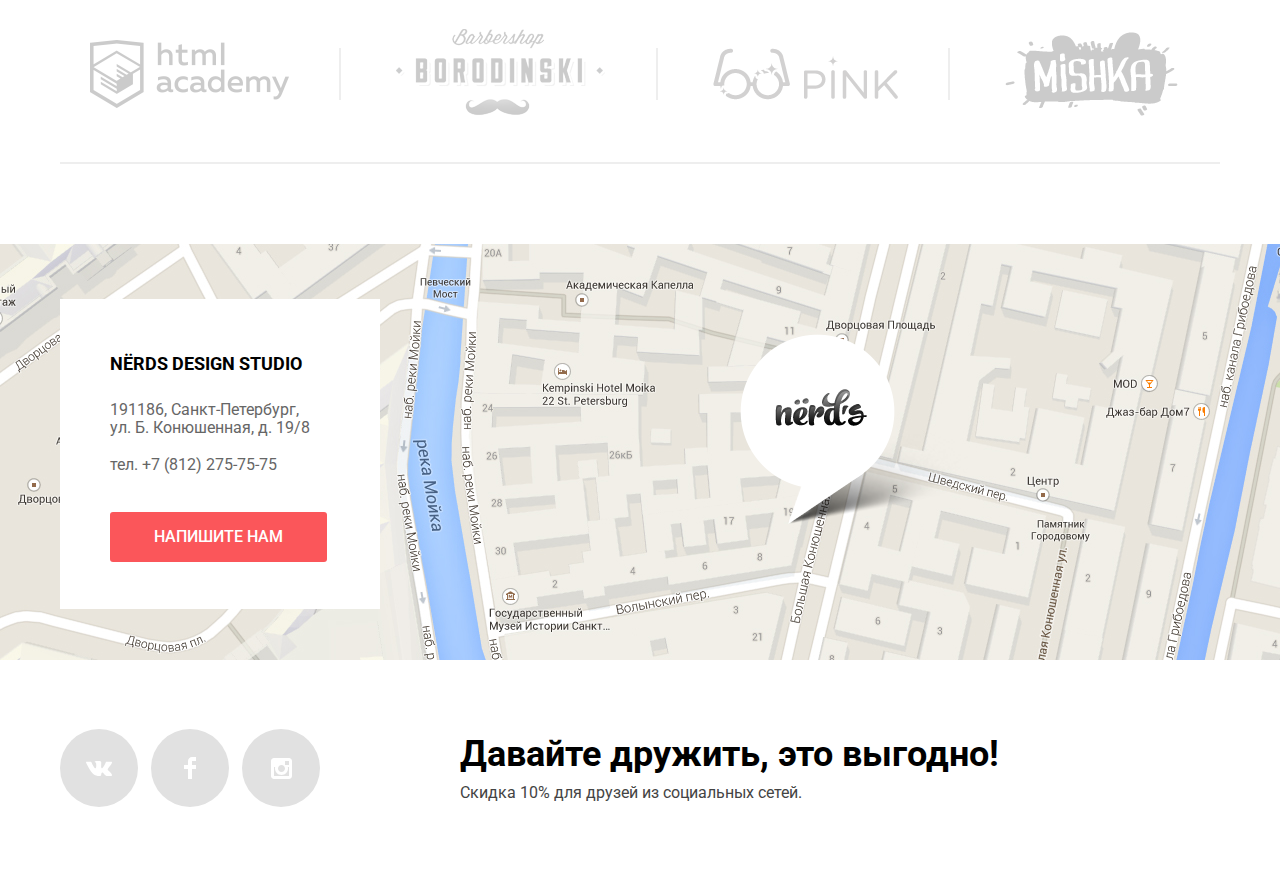
==== commit 3b815c88: "правки" ====
--- a/index.html
+++ b/index.html
@@ -3,11 +3,10 @@
 
 <head>
   <meta charset="UTF-8">
-  <title>Нердс</title>
+  <title>HTML Academy: Нёрдс</title>
   <link href="https://fonts.googleapis.com/css?family=Roboto:400,500,700&display=swap&subset=cyrillic" rel="stylesheet">
   <link rel="stylesheet" href="css/normalize.css">
   <link rel="stylesheet" href="css/style-min.css">
-  <link rel="stylesheet" href="css/style.css">
 </head>
 
 <body class="page__body">
@@ -171,7 +170,8 @@
       <h2 class="visually-hidden">Наши сайты</h2>
       <ul class="portfolio__list">
         <li class="portfolio__item"><img src="img/logo-1-html-acad.png" width="199" height="68" alt="html academy"></li>
-        <li class="portfolio__item"><img src="img/logo-2-barber.png" width="209" height="90" alt="Барбершоп Бородинский"></li>
+        <li class="portfolio__item"><img src="img/logo-2-barber.png" width="209" height="90"
+            alt="Барбершоп Бородинский"></li>
         <li class="portfolio__item"><img src="img/logo-3-pink.png" width="185" height="52" alt="Пинк"></li>
         <li class="portfolio__item"><img src="img/logo-4-mishka.png" width="173" height="84" alt="Мишка"></li>
       </ul>
@@ -182,7 +182,7 @@
       <iframe
         src="https://www.google.com/maps/embed?pb=!1m18!1m12!1m3!1d1998.6254883011295!2d30.319842696809438!3d59.93835641025281!2m3!1f0!2f0!3f0!3m2!1i1024!2i768!4f13.1!3m3!1m2!1s0x4696310fca145cc1%3A0x42b32648d8238007!2z0JHQvtC70YzRiNCw0Y8g0JrQvtC90Y7RiNC10L3QvdCw0Y8g0YPQuy4sIDE5LzgsINCh0LDQvdC60YIt0J_QtdGC0LXRgNCx0YPRgNCzLCAxOTExODY!5e0!3m2!1sru!2sru!4v1589731787122!5m2!1sru!2sru"
         style="border:0;" allowfullscreen="" aria-hidden="false" tabindex="0"></iframe>
-      <img class="map__img" src="../1122973-nerds-28/img/map.jpg" alt="Адрес студии Нердс">
+      <img class="map__img" src="img/map.jpg" width="1440" height="416" alt="Адрес студии Нердс">
       <div class="wrap">
         <div class="contacts">
           <p class="contacts__name">nёrds design studio</p>
@@ -267,7 +267,6 @@
     </button>
   </section>
   <script src="js/modal-min.js"></script>
-  <script src="js/modal.js"></script>
 </body>
 
 </html>
--- a/css/style-min.css
+++ b/css/style-min.css
@@ -1 +1 @@
-@-webkit-keyframes bounce{0%{-webkit-transform:translate(-50%,-2000px);transform:translate(-50%,-2000px)}70%{-webkit-transform:translate(-50%,-40%);transform:translate(-50%,-40%)}90%{-webkit-transform:translate(-50%,-55%);transform:translate(-50%,-55%)}to{-webkit-transform:translate(-50%,-50%);transform:translate(-50%,-50%)}}@keyframes bounce{0%{-webkit-transform:translate(-50%,-2000px);transform:translate(-50%,-2000px)}70%{-webkit-transform:translate(-50%,-40%);transform:translate(-50%,-40%)}90%{-webkit-transform:translate(-50%,-55%);transform:translate(-50%,-55%)}to{-webkit-transform:translate(-50%,-50%);transform:translate(-50%,-50%)}}@-webkit-keyframes shake{0%,to{-webkit-transform:translate(-50%,-50%);transform:translate(-50%,-50%)}10%,30%,50%,70%,90%{-webkit-transform:translate(-55%,-55%);transform:translate(-55%,-55%)}20%,40%,60%,80%{-webkit-transform:translate(-45%,-45%);transform:translate(-45%,-45%)}}@keyframes shake{0%,to{-webkit-transform:translate(-50%,-50%);transform:translate(-50%,-50%)}10%,30%,50%,70%,90%{-webkit-transform:translate(-55%,-50%);transform:translate(-55%,-50%)}20%,40%,60%,80%{-webkit-transform:translate(-45%,-50%);transform:translate(-45%,-50%)}}:root{--black: #000000;--white: #ffffff;--gray-azure: #283136;--delicious: #eeeeee;--light-red: #fb565a;--quick-silver: #a6a6a6;--light-grey: #e1e1e1;--dark-green: #00ca74;--light-amber: #efc849;--dell: #444444;--direct-energy: #666666;--dark-grey: #4d4d4d;--verizon: #f2f2f2;--extra-light-grey: #ababab;--gray-black: #231f20;--light-grey-azure: #d7dcdf;--alto: #dbdbdb;--black-green: #01a25e;--light-red-two: #e74246;--red: #d7373b;--light-grey-B4: #b4b9bb;--light-grey-d5: #d5d5d5;--light-grey-d7: #d7dcde;--light-grey-df: #dfdfdf;--light-grey-c1: #c1c1c1;--dark-green-one: #00aa62;--dark-green-two: #00bc6c;--amber: #e5a722;--light-amber: #eab534;--light-amber-two: #efc84a;--dell-op05: rgb(68, 68, 68, 0.5);--light-red-op03: rgb(251, 86, 90, 0.3);--black-op03: rgb(0, 0, 0, 0.3);--white-op03: rgb(255, 255, 255, 0.3)}.button,body{font-size:16px}body{min-width:1200px;margin:0;padding:0;font-family:'Roboto',Arial,sans-serif;line-height:24px;font-weight:400;color:var(--black);background-color:var(--white)}a{text-decoration:none}.button{line-height:18px;color:var(--white);text-align:center;vertical-align:middle;text-transform:uppercase;font-weight:500;display:inline-block;background-color:var(--light-red);border:0;border-radius:3px}.button:focus,.button:hover{background-color:var(--light-red-two);outline:0}.button:active{color:var(--white-op03);background-color:var(--red);-webkit-box-shadow:inset 0 3px 0 0 rgba(193,49,53);box-shadow:inset 0 3px 0 0 rgba(193,49,53)}img{max-width:100%;height:auto}.visually-hidden:not(:focus):not(:active),input[type=checkbox].visually-hidden,input[type=radio].visually-hidden{position:absolute;width:1px;height:1px;margin:-1px;border:0;padding:0;white-space:nowrap;-webkit-clip-path:inset(100%);clip-path:inset(100%);clip:rect(0 0 0 0);overflow:hidden}.page{height:100%}.page__body{min-height:100%;display:-ms-grid;display:grid;-ms-grid-rows:-webkit-min-content 1fr -webkit-min-content;-ms-grid-rows:min-content 1fr min-content;grid-template-rows:-webkit-min-content 1fr -webkit-min-content;grid-template-rows:min-content 1fr min-content;-ms-flex-line-pack:start;align-content:start}.page__gray{background-color:var(--delicious);position:relative}.wrap{width:1160px;margin:0 auto;border-bottom:2px solid var(--delicious)}.site-header{background-color:var(--delicious)}.wrap-header{display:-webkit-box;display:-ms-flexbox;display:flex;-ms-flex-wrap:wrap;flex-wrap:wrap;padding-top:49px;padding-bottom:18px;border:0;-webkit-box-align:center;-ms-flex-align:center;align-items:center}.site-header__logo{line-height:0}.site-header__logo:hover path{fill:var(--black)}.site-header__logo:active path,.site-nav__cart g{fill:var(--quick-silver)}.site-nav{margin-top:17px;margin-left:202px}.site-nav__list{display:-webkit-box;display:-ms-flexbox;display:flex;-ms-flex-wrap:wrap;flex-wrap:wrap;padding:0;margin:0;max-width:650px;list-style:none}.site-nav__item{margin-right:46px}.site-nav__item:last-child{margin-right:0}.site-nav__cart{position:relative;padding:0 0 0 40px;margin-left:auto;margin-top:17px}.site-nav__cart svg{position:absolute;top:50%;-webkit-transform:translateY(-50%);transform:translateY(-50%);left:0}.site-header__nav a,.site-nav__cart{color:var(--black);font-size:16px;line-height:30px;text-transform:uppercase;font-weight:500}.site-header__nav a:focus,.site-header__nav a:hover,.site-nav__cart:focus,.site-nav__cart:hover{color:var(--light-red);outline:0}.site-header__nav a:active,.site-nav__cart:active{color:var(--black-op03)}.slider{display:-webkit-box;display:-ms-flexbox;display:flex;position:relative;display:none}.wrap-slider{border:0;position:relative}.slider-box{width:380px;padding-top:59px;padding-bottom:80px;margin-right:51px}.slider__subtitle{font-size:55px;line-height:55px;font-weight:500;padding:0;margin:0 0 27px}.slider__text{color:var(--gray-azure);padding:0;margin:0 0 40px}.slider__link{padding:16px 55px 16px 54px}.slider-img{width:698px;height:413px;position:absolute;bottom:0;right:30px;background-image:url(../img/slide1.png);background-position:center;background-repeat:no-repeat}.slider-2 .slider-box{width:515px}.slider-2 p{padding-right:60px}.slider-2 .slider-img{width:663px;height:430px;position:absolute;bottom:0;right:0;background-image:url(../img/slide2.png);background-position:center;background-repeat:no-repeat}.slider-3 .slider-box{width:420px}.slider-3 .slider-img{width:759px;height:411px;position:absolute;bottom:0;right:0;background-image:url(../img/slide3.png);background-position:center;background-repeat:no-repeat}.slider__controls{font-size:0;position:absolute;bottom:92px;left:50%;-webkit-transform:translateX(-50%);transform:translateX(-50%);z-index:100}.slider__controls label{position:relative;display:inline-block;width:18px;height:18px;margin-right:18px;border-radius:50%;vertical-align:middle;background-color:var(--white);cursor:pointer}.slider__controls label:last-child{margin:0}.slider__controls label::after{content:"";display:none;position:absolute;left:50%;top:50%;-webkit-transform:translate(-50%,-50%);transform:translate(-50%,-50%);z-index:200;width:8px;height:8px;-webkit-box-sizing:border-box;box-sizing:border-box;border:2px solid var(--light-grey-c1);border-radius:50%;background-color:transparent}#image-one:checked~.slider__controls label[for=image-one]::after,#image-one:checked~.wrap-slider #slider1,#image-three:checked~.slider__controls label[for=image-three]::after,#image-three:checked~.wrap-slider #slider3,#image-two:checked~.slider__controls label[for=image-two]::after,#image-two:checked~.wrap-slider #slider2,.field__list input[type=radio]:checked+label::after{display:block}#image-one:checked:focus~.slider__controls label[for=image-one],#image-three:checked:focus~.slider__controls label[for=image-three],#image-two:checked:focus~.slider__controls label[for=image-two]{outline:-webkit-focus-ring-color auto 1px}.advantages__list{display:-ms-grid;display:grid;-ms-grid-columns:300px 100px 300px 100px 300px;grid-template-columns:300px 300px 300px;-webkit-column-gap:100px;-moz-column-gap:100px;column-gap:100px;padding:0;margin:0;list-style:none}.advantages__item{width:300px;margin-right:100px;margin-bottom:80px}.item-applications::before,.item-presentations::before,.item-websites::before{content:"";background-image:url(../img/illustration-1.jpg);display:block;background-repeat:no-repeat;background-position:center;width:300px;height:146px;margin-top:80px}.item-applications::before,.item-presentations::before{background-image:url(../img/illustration-2.jpg)}.item-presentations::before{background-image:url(../img/illustration-3.jpg)}.advantages__item:last-child{margin-right:0}.item-advantages__title{color:var(--black);font-size:24px;line-height:30px;text-transform:uppercase;font-weight:700;padding:0;margin:25px 0 15px}.item-advantages__content{color:var(--gray-azure);padding:0 50px 0 0;margin:0 0 33px}.item-advantages__link{padding:17px 40px 16px}.item-advantages__link--green{background-color:var(--dark-green)}.item-advantages__link--green:focus,.item-advantages__link--green:hover{background-color:var(--dark-green-two)}.item-advantages__link--green:active{color:var(--white-op03);background-color:var(--dark-green-one);-webkit-box-shadow:inset 0 3px 0 0 rgba(0,153,88);box-shadow:inset 0 3px 0 0 rgba(0,153,88)}.item-advantages__link--orange{background-color:var(--light-amber-two)}.item-advantages__link--orange:focus,.item-advantages__link--orange:hover{background-color:var(--light-amber)}.item-advantages__link--orange:active{color:var(--white-op03);background-color:var(--amber);-webkit-box-shadow:inset 0 3px 0 0 rgba(206,150,31);box-shadow:inset 0 3px 0 0 rgba(206,150,31)}.about{display:-webkit-box;display:-ms-flexbox;display:flex;margin-top:40px;padding-bottom:75px;-webkit-box-pack:justify;-ms-flex-pack:justify;justify-content:space-between}.about-iner:nth-of-type(1){width:660px;padding-top:33px}.about-iner:nth-of-type(2){width:360px}.about__subtitle{font-size:45px;line-height:45px;font-weight:500;padding:0;margin:0 0 33px}.about__text{color:var(--gray-azure);padding:0;margin:0 0 38px}.about__info{text-transform:uppercase;font-weight:700;padding:0;margin:0 0 25px}.about__list{list-style:none;padding:0;margin:0}.list__item{position:relative;color:var(--gray-azure);margin-bottom:24px;padding-left:36px}.list__item::before{content:"";position:absolute;left:0;top:50%;width:25px;height:2px;margin-top:-1px;background-color:var(--light-red)}.list__item:last-child{margin-bottom:0}.about__img{background-image:url(../img/nerds-illustration.png);background-position:center;background-repeat:no-repeat;width:360px;height:208px;margin-bottom:35px}.info-year{text-align:center}.statistics{display:-webkit-box;display:-ms-flexbox;display:flex;-ms-flex-wrap:wrap;flex-wrap:wrap;padding:0;margin:41px 0 0}.statistics__item{margin-right:23px}.statistics__item:last-child{margin-right:0}.statistics__number{font-size:45px;font-weight:700;line-height:45px;padding:0;margin:0 0 20px}.statistics__number sup{font-size:26px}.statistics__text{line-height:18px;color:var(--gray-azure);padding:0;margin:0}.portfolio{margin-bottom:80px}.portfolio__list{list-style:none;-ms-flex-wrap:wrap;flex-wrap:wrap;-webkit-box-pack:justify;-ms-flex-pack:justify;justify-content:space-between;padding:45px 42px 43px 30px;margin:0}.portfolio__item,.portfolio__list{display:-webkit-box;display:-ms-flexbox;display:flex;-webkit-box-align:center;-ms-flex-align:center;align-items:center}.portfolio__item::before{content:"";width:2px;height:52px;margin-right:55px;background-color:var(--delicious)}.portfolio__item:first-child::before{display:none}.portfolio__item>img{position:relative;opacity:.2;cursor:pointer}.portfolio__item>img:hover{opacity:1}.portfolio__item>img:active{opacity:.1}.map,.map .wrap,.map__img{position:relative}.map__img{width:100%;min-width:1160px;height:416px;-o-object-fit:cover;object-fit:cover;top:0;left:0}.contacts,.map iframe{position:absolute;left:0}.map iframe{min-width:1160px;width:100%;height:416px;top:0;border:0;z-index:10}.map .wrap{width:1160px;height:auto;border:0}.map .wrap::before{content:"";position:absolute;top:-333px;left:680px;width:230px;height:190px;background-image:url(../img/map-marker.png);background-repeat:no-repeat;background-position:0 0}.contacts{top:-368px;z-index:11;display:-webkit-box;display:-ms-flexbox;display:flex;-webkit-box-orient:vertical;-webkit-box-direction:normal;-ms-flex-direction:column;flex-direction:column;-webkit-box-align:start;-ms-flex-align:start;align-items:flex-start;width:220px;padding:50px 50px 47px;background-color:var(--white)}.contacts__name{font-size:18px;font-weight:700;line-height:30px;text-transform:uppercase;padding:0;margin:0 0 22px}.contacts__tel,.contacts__text{line-height:18px;color:var(--direct-energy)}.contacts__text{padding:0 10px 0 0;margin:0 0 19px}.contacts__tel{margin-bottom:38px}.contacts__link{padding:16px 44px}.socials-list,.wrap-footer{display:-webkit-box;display:-ms-flexbox;display:flex}.wrap-footer{border:0;padding:62px 0}.socials-list{-webkit-box-align:center;-ms-flex-align:center;align-items:center;-ms-flex-wrap:wrap;flex-wrap:wrap;padding:0;margin:0 140px 0 0;max-width:265px;list-style:none}.socials-list__item{margin-right:13px}.socials-list__item:nth-child(3n){margin-right:0}.socials-list__link{display:-webkit-box;display:-ms-flexbox;display:flex;-webkit-box-pack:center;-ms-flex-pack:center;justify-content:center;-webkit-box-align:center;-ms-flex-align:center;align-items:center;width:78px;height:78px;background-color:var(--light-grey);border-radius:50%}.content-footer{padding-top:7px}.content-footer__text{padding:0;margin:0}.site-footer__content p:first-child{font-size:36px;line-height:36px;font-weight:700;margin-bottom:10px}.site-footer__content p:last-child{font-size:inherit;line-height:22px;color:var(--dell)}.modal{-webkit-box-sizing:border-box;box-sizing:border-box;display:none;position:fixed;top:50%;left:50%;-webkit-transform:translate(-50%,-50%);transform:translate(-50%,-50%);z-index:1000;width:960px;padding:70px 100px;background-color:var(--white);-webkit-box-shadow:0 0 20px rgba(0,1,1,.75);box-shadow:0 0 20px rgba(0,1,1,.75)}.modal__show{display:block;-webkit-animation:bounce .6s;animation:bounce .6s}.modal__error{-webkit-animation:shake .6s;animation:shake .6s}.modal__form{display:-webkit-box;display:-ms-flexbox;display:flex;-ms-flex-wrap:wrap;flex-wrap:wrap;-webkit-box-pack:justify;-ms-flex-pack:justify;justify-content:space-between}.modal__subtitle{font-size:45px;font-weight:500;line-height:45px;margin:0 0 50px}.form__inner{display:-webkit-box;display:-ms-flexbox;display:flex;-webkit-box-orient:vertical;-webkit-box-direction:normal;-ms-flex-direction:column;flex-direction:column;-webkit-box-align:start;-ms-flex-align:start;align-items:flex-start;margin-bottom:35px}.label-form{line-height:18px;font-weight:700;margin-bottom:10px;cursor:pointer}.modal__form input,.modal__form textarea{border:2px solid var(--light-grey-d7);border-radius:3px;color:var(--dell);opacity:.5}.modal__form input:hover,.modal__form textarea:hover{border:2px solid var(--light-grey-B4);border-radius:3px;color:var(--dell);opacity:.5}.modal__form input:focus,.modal__form textarea:focus{border:2px solid var(--black);border-radius:3px;color:var(--dell);opacity:1}.modal__form input:invalid,.modal__form textarea:invalid{border:2px solid var(--light-red-two);border-radius:3px;color:var(--light-red-two);outline:0}.form__inner>input[type=email],.form__inner>input[type=text]{-webkit-box-sizing:border-box;box-sizing:border-box;width:360px;height:50px;padding-left:14px}.form__inner>textarea{-webkit-box-sizing:border-box;box-sizing:border-box;width:760px;height:118px;padding:13px 0 0 14px;resize:none}.modal__form>.button{padding:16px 84px;margin-top:12px}.modal__close{position:absolute;top:78px;right:90px;width:23px;height:23px;border:0;background-color:transparent;cursor:pointer}.modal__close::after,.modal__close::before{content:"";position:absolute;top:-2px;left:10px;width:3px;height:27px;background-color:var(--light-red);opacity:.3}.modal__close::before{-webkit-transform:rotate(45deg);transform:rotate(45deg)}.modal__close::after{-webkit-transform:rotate(-45deg);transform:rotate(-45deg)}.modal__close:focus::after,.modal__close:focus::before,.modal__close:hover::after,.modal__close:hover::before{content:"";position:absolute;top:-2px;left:10px;width:3px;height:27px;background-color:var(--light-red-two);opacity:1}.modal__close:active::after,.modal__close:active::before{content:"";position:absolute;top:-2px;left:10px;width:3px;height:27px;background-color:var(--light-red);opacity:.1}.site-nav__link--active{padding-bottom:8px;border-bottom:2px solid var(--light-red)}.site-main__title{font-size:55px;line-height:55px;font-weight:500;text-align:center;padding:60px 0 107px;margin:0}.wrap-catalog{display:-webkit-box;display:-ms-flexbox;display:flex;-webkit-box-pack:justify;-ms-flex-pack:justify;justify-content:space-between;padding-top:55px;margin-bottom:50px;border:0}.filters{max-width:261px}.field{border:0;padding:0;margin:0}.field__subtitle{font-size:18px;line-height:30px;font-weight:700;text-transform:uppercase;padding:0;margin:0}.wrap-field__range{position:relative;margin-top:48px;margin-bottom:14px;padding:39px 20px;text-align:center;background-color:var(--delicious);border-radius:3px}.field__range{width:205px;height:1px;background:-webkit-linear-gradient(left,var(--dark-green) 0%,var(--dark-green) 70%,var(--light-grey-d7) 70%,var(--light-grey-d7) 100%)}.toggle,.toggle::before{position:absolute;border-radius:50%}.toggle{width:20px;height:20px;background-color:var(--white);-webkit-box-shadow:0 2px 1px rgba(0,0,0,.15);box-shadow:0 2px 1px rgba(0,0,0,.15);cursor:pointer}.toggle-max,.toggle-min{top:50%;-webkit-transform:translateY(-50%);transform:translateY(-50%)}.toggle-min{left:17px}.toggle-max{right:80px}.toggle::before{content:"";top:50%;left:50%;-webkit-transform:translate(-50%,-50%);transform:translate(-50%,-50%);width:4px;height:4px;background-color:var(--extra-light-grey)}.list-control{display:-webkit-box;display:-ms-flexbox;display:flex;-webkit-box-pack:justify;-ms-flex-pack:justify;justify-content:space-between;padding:0;margin:0}.field__item{line-height:22px;text-transform:uppercase;color:var(--gray-azure)}.field__item:last-child{margin:0}.field__price,.list-control input{display:inline-block;text-align:center;width:80px;padding:8px 0;margin-left:8px;vertical-align:middle;background-color:var(--delicious);border-radius:3px}.list-control input{-moz-appearance:textfield;width:60px;padding:10px;border:0;outline:0}input::-webkit-inner-spin-button,input::-webkit-outer-spin-button{-webkit-appearance:none}.field:first-child{margin-bottom:55px}.field__list{list-style:none;padding:0;margin:0}.field__label{display:-webkit-box;display:-ms-flexbox;display:flex;-webkit-box-align:center;-ms-flex-align:center;align-items:center;line-height:20px;color:var(--gray-azure);cursor:pointer}.field__button:disabled+.field__label{color:var(--dark-grey);opacity:.1}.subtitle-checkbox,.subtitle-radio{margin-bottom:15px}.field-radio__item{position:relative;margin-bottom:15px}.field-radio__item label::after,.field-radio__item label::before{content:"";-webkit-box-sizing:border-box;box-sizing:border-box;opacity:.4;border-radius:50%}.field-radio__item label::before{position:relative;width:25px;height:25px;margin-right:10px;border:4px solid var(--dark-grey)}.field-radio__item label::after{display:none;position:absolute;top:50%;left:8px;-webkit-transform:translateY(-50%);transform:translateY(-50%);width:9px;height:9px;background-color:var(--dark-grey)}.field__list input[type=radio]:focus+label::before{border-color:var(--dark-grey);opacity:1}.field__list input[type=radio]:focus+label::after{background-color:var(--dark-grey);opacity:1}.field-radio__item label:hover::before{border-color:var(--dark-grey);opacity:1}.field-radio__item label:hover::after{background-color:var(--dark-grey);opacity:1}.field-radio{margin-bottom:28px}.field-checkbox__item{position:relative;margin-bottom:17px}.field-checkbox{margin-bottom:30px}.field-checkbox__item label::after,.field-checkbox__item label::before{content:"";-webkit-box-sizing:border-box;box-sizing:border-box;opacity:.4}.field-checkbox__item label::before{width:23px;height:23px;margin-right:13px;border:2px solid var(--dark-grey);border-radius:3px}.field-checkbox__item label::after{display:none;position:absolute;top:1px;left:6px;width:20px;height:11px;border:4px solid var(--dark-grey);border-top:none;border-right:none;-webkit-transform:rotate(-45deg);transform:rotate(-45deg)}.field-checkbox__item label:hover::after,.field-checkbox__item label:hover::before{border-color:var(--dark-grey);opacity:1}.field__list input[type=checkbox]:checked+label::after{display:block}.field__list input[type=checkbox]:focus+label::after,.field__list input[type=checkbox]:focus+label::before{border-color:var(--dark-grey);opacity:1}.form-button{width:260px;padding-top:16px;padding-bottom:16px;color:var(--black);background-color:var(--delicious)}.form-button:focus,.form-button:hover{background-color:var(--light-grey-df)}.form-button:active{color:rgb(0,0,0,.3);background-color:var(--light-grey-d5);-webkit-box-shadow:inset 0 3px 0 0 rgba(191,191,191);box-shadow:inset 0 3px 0 0 rgba(191,191,191)}.catalog{max-width:760px}.catalog-filter{display:-webkit-box;display:-ms-flexbox;display:flex;-webkit-box-align:center;-ms-flex-align:center;align-items:center;margin-bottom:53px}.catalog-filter__text{font-size:18px;font-weight:700;line-height:18px;text-transform:uppercase;padding:0;margin:0}.catalog-filter__list{list-style:none;padding:0;margin:0 88px 0 auto}.catalog-filter__item{display:inline-block;margin-right:22px}.catalog-filter__item:last-child{margin-right:0}.catalog-filter__item .catalog__link{font-size:14px;line-height:0;color:var(--black);opacity:.3;text-transform:uppercase}.catalog-filter__item .catalog__link:hover{color:var(--black);opacity:.6}.catalog-filter__item .catalog__link:active{color:var(--black);opacity:1}.catalog-filter__button{position:relative}.up::before{content:"";position:absolute;top:-4px;left:-40px;width:0;height:0;border-left:5px solid transparent;border-right:5px solid transparent;border-top:10px solid rgb(166,166,166,.2)}.up:focus::before,.up:hover::before{content:"";position:absolute;top:-4px;left:-40px;width:0;height:0;border-left:5px solid transparent;border-right:5px solid transparent;border-top:10px solid var(--quick-silver)}.down::before,.up:active::before{content:"";position:absolute;top:-4px;width:0;height:0;border-left:5px solid transparent;border-right:5px solid transparent}.up:active::before{left:-40px;border-top:10px solid var(--gray-black)}.down::before{left:-11px;border-bottom:10px solid rgb(166,166,166,.2)}.down:focus::before,.down:hover::before{content:"";position:absolute;top:-4px;left:-11px;width:0;height:0;border-left:5px solid transparent;border-right:5px solid transparent;border-bottom:10px solid var(--quick-silver)}.down:active::before{content:"";position:absolute;top:-4px;left:-11px;width:0;height:0;border-left:5px solid transparent;border-right:5px solid transparent;border-bottom:10px solid var(--gray-black)}.price-list{display:-webkit-box;display:-ms-flexbox;display:flex;-ms-flex-wrap:wrap;flex-wrap:wrap;padding:0;margin:0 0 27px;list-style:none}.catalog__item{-webkit-box-sizing:border-box;box-sizing:border-box;position:relative;width:360px;height:620px;margin-right:40px;margin-bottom:29px;padding-top:40px;background-color:var(--verizon);border-radius:5px;overflow:hidden}.img-link::before{content:"";display:block;position:absolute;left:0;top:0;width:360px;height:40px;background-image:url(../img/catalog__item.img.png);background-repeat:no-repeat;opacity:.12}.catalog__item:hover .img-link::before,.img-link:hover::before{opacity:1}.catalog__item:nth-child(2n){margin-right:0}.img-link{display:block;height:580px;-webkit-box-sizing:border-box;box-sizing:border-box;border:1px solid rgba(0,0,0,.1);border-bottom-left-radius:5px;border-bottom-right-radius:5px;overflow:hidden}.catalog__img{width:100%;-o-object-fit:cover;object-fit:cover}.catalog__info{display:none;position:absolute;left:0;bottom:0;padding:28px 60px 41px;text-align:center;background-color:var(--delicious);border-bottom-left-radius:5px;border-bottom-right-radius:5px}.catalog__item:hover{-webkit-box-shadow:0 6px 15px rgba(0,1,1,.25);box-shadow:0 6px 15px rgba(0,1,1,.25)}.catalog__item:hover .catalog__info{display:block}.catalog__item:hover .img-link{border:0}.info-catalog__subtitle{font-size:18px;font-weight:700;line-height:30px;text-transform:uppercase;display:inline-block;padding:0;margin:0 0 16px}.info-catalog__link-subtitle{color:var(--black)}.info-catalog__link-subtitle:focus,.info-catalog__link-subtitle:hover{color:var(--light-red)}.info-catalog__link-subtitle:active{color:var(--black);opacity:.3}.info-catalog__text{line-height:18px;color:var(--direct-energy);padding:0;margin:0 0 30px}.catalog__item:nth-child(3) .info-catalog__text,.catalog__item:nth-child(4) .info-catalog__text{padding:0 25px}.info-catalog__link{padding:16px 60px}.info-catalog__link:active{color:var(--white)}.pagination-catalog{display:-webkit-box;display:-ms-flexbox;display:flex;-ms-flex-wrap:wrap;flex-wrap:wrap;margin:0;padding:0;list-style:none}.pagination-catalog__item{margin-right:10px;margin-bottom:10px}.pagination-catalog__link{width:50px;height:50px;display:-webkit-box;display:-ms-flexbox;display:flex;-webkit-box-align:center;-ms-flex-align:center;align-items:center;-webkit-box-pack:center;-ms-flex-pack:center;justify-content:center;color:var(--black);background-color:var(--delicious)}.button-next{width:260px;height:50px}.pagination-catalog__link:focus,.pagination-catalog__link:hover{color:var(--black);background-color:var(--light-grey-df)}.pagination-catalog__link:active{color:var(--black-op03);background-color:var(--light-grey-d5);-webkit-box-shadow:inset 0 3px 0 rgba(0,1,1,.1);box-shadow:inset 0 3px 0 rgba(0,1,1,.1);border:0}.pagination-catalog__link--active{background-color:var(--white);border:3px solid var(--alto);-webkit-box-sizing:border-box;box-sizing:border-box}
+@-webkit-keyframes bounce{0%{-webkit-transform:translate(-50%,-2000px);transform:translate(-50%,-2000px)}70%{-webkit-transform:translate(-50%,-40%);transform:translate(-50%,-40%)}90%{-webkit-transform:translate(-50%,-55%);transform:translate(-50%,-55%)}to{-webkit-transform:translate(-50%,-50%);transform:translate(-50%,-50%)}}@keyframes bounce{0%{-webkit-transform:translate(-50%,-2000px);transform:translate(-50%,-2000px)}70%{-webkit-transform:translate(-50%,-40%);transform:translate(-50%,-40%)}90%{-webkit-transform:translate(-50%,-55%);transform:translate(-50%,-55%)}to{-webkit-transform:translate(-50%,-50%);transform:translate(-50%,-50%)}}@-webkit-keyframes shake{0%,to{-webkit-transform:translate(-50%,-50%);transform:translate(-50%,-50%)}10%,30%,50%,70%,90%{-webkit-transform:translate(-55%,-55%);transform:translate(-55%,-55%)}20%,40%,60%,80%{-webkit-transform:translate(-45%,-45%);transform:translate(-45%,-45%)}}@keyframes shake{0%,to{-webkit-transform:translate(-50%,-50%);transform:translate(-50%,-50%)}10%,30%,50%,70%,90%{-webkit-transform:translate(-55%,-50%);transform:translate(-55%,-50%)}20%,40%,60%,80%{-webkit-transform:translate(-45%,-50%);transform:translate(-45%,-50%)}}:root{--black: #000000;--white: #ffffff;--gray-azure: #283136;--delicious: #eeeeee;--light-red: #fb565a;--quick-silver: #a6a6a6;--light-grey: #e1e1e1;--dark-green: #00ca74;--light-amber: #efc849;--dell: #444444;--direct-energy: #666666;--dark-grey: #4d4d4d;--verizon: #f2f2f2;--extra-light-grey: #ababab;--gray-black: #231f20;--light-grey-azure: #d7dcdf;--alto: #dbdbdb;--black-green: #01a25e;--light-red-two: #e74246;--red: #d7373b;--light-grey-B4: #b4b9bb;--light-grey-d5: #d5d5d5;--light-grey-d7: #d7dcde;--light-grey-df: #dfdfdf;--light-grey-c1: #c1c1c1;--dark-green-one: #00aa62;--dark-green-two: #00bc6c;--amber: #e5a722;--light-amber: #eab534;--light-amber-two: #efc84a;--dell-op05: rgb(68, 68, 68, 0.5);--light-red-op03: rgb(251, 86, 90, 0.3);--black-op03: rgb(0, 0, 0, 0.3);--white-op03: rgb(255, 255, 255, 0.3)}.button,body{font-size:16px}body{min-width:1200px;margin:0;padding:0;font-family:'Roboto',Arial,sans-serif;line-height:24px;font-weight:400;color:var(--black);background-color:var(--white)}a{text-decoration:none}.button{line-height:18px;color:var(--white);text-align:center;vertical-align:middle;text-transform:uppercase;font-weight:500;display:inline-block;background-color:var(--light-red);border:0;border-radius:3px}.button:focus,.button:hover{background-color:var(--light-red-two);outline:0}.button:active{color:var(--white-op03);background-color:var(--red);-webkit-box-shadow:inset 0 3px 0 0 rgba(193,49,53);box-shadow:inset 0 3px 0 0 rgba(193,49,53)}img{max-width:100%;height:auto}.visually-hidden:not(:focus):not(:active),input[type=checkbox].visually-hidden,input[type=radio].visually-hidden{position:absolute;width:1px;height:1px;margin:-1px;border:0;padding:0;white-space:nowrap;-webkit-clip-path:inset(100%);clip-path:inset(100%);clip:rect(0 0 0 0);overflow:hidden}.page{height:100%}.page__body{min-height:100%;display:-ms-grid;display:grid;-ms-grid-rows:-webkit-min-content 1fr -webkit-min-content;-ms-grid-rows:min-content 1fr min-content;grid-template-rows:-webkit-min-content 1fr -webkit-min-content;grid-template-rows:min-content 1fr min-content;-ms-flex-line-pack:start;align-content:start}.page__gray{background-color:var(--delicious);position:relative}.wrap{width:1160px;margin:0 auto;border-bottom:2px solid var(--delicious)}.site-header{background-color:var(--delicious)}.wrap-header{display:-webkit-box;display:-ms-flexbox;display:flex;-ms-flex-wrap:wrap;flex-wrap:wrap;padding-top:49px;padding-bottom:18px;border:0;-webkit-box-align:center;-ms-flex-align:center;align-items:center}.site-header__logo{line-height:0}.site-header__logo:hover path{fill:var(--black)}.site-header__logo:active path,.site-nav__cart g{fill:var(--quick-silver)}.site-nav{margin-top:17px;margin-left:202px}.site-nav__list{display:-webkit-box;display:-ms-flexbox;display:flex;-ms-flex-wrap:wrap;flex-wrap:wrap;padding:0;margin:0;max-width:650px;list-style:none}.site-nav__item{margin-right:46px}.site-nav__item:last-child{margin-right:0}.site-nav__cart{position:relative;padding:0 0 0 40px;margin-left:auto;margin-top:17px}.site-nav__cart svg{position:absolute;top:50%;-webkit-transform:translateY(-50%);transform:translateY(-50%);left:0}.site-header__nav a,.site-nav__cart{color:var(--black);font-size:16px;line-height:30px;text-transform:uppercase;font-weight:500}.site-header__nav a:focus,.site-header__nav a:hover,.site-nav__cart:focus,.site-nav__cart:hover{color:var(--light-red);outline:0}.site-header__nav a:active,.site-nav__cart:active{color:var(--black-op03)}.slider{display:-webkit-box;display:-ms-flexbox;display:flex;position:relative;display:none}.wrap-slider{border:0;position:relative}.slider-box{width:380px;padding-top:59px;padding-bottom:80px;margin-right:51px}.slider__subtitle{font-size:55px;line-height:55px;font-weight:500;padding:0;margin:0 0 27px}.slider__text{color:var(--gray-azure);padding:0;margin:0 0 40px}.slider__link{padding:16px 55px 16px 54px}.slider-img{width:698px;height:413px;position:absolute;bottom:0;right:30px;background-image:url(../img/slide1.png);background-position:center;background-repeat:no-repeat}.slider-2 .slider-box{width:515px}.slider-2 p{padding-right:60px}.slider-2 .slider-img{width:663px;height:430px;position:absolute;bottom:0;right:0;background-image:url(../img/slide2.png);background-position:center;background-repeat:no-repeat}.slider-3 .slider-box{width:420px}.slider-3 .slider-img{width:759px;height:411px;position:absolute;bottom:0;right:0;background-image:url(../img/slide3.png);background-position:center;background-repeat:no-repeat}.slider__controls{font-size:0;position:absolute;bottom:92px;left:50%;-webkit-transform:translateX(-50%);transform:translateX(-50%);z-index:100}.slider__controls label{position:relative;display:inline-block;width:18px;height:18px;margin-right:18px;border-radius:50%;vertical-align:middle;background-color:var(--white);cursor:pointer}.slider__controls label:last-child{margin:0}.slider__controls label::after{content:"";display:none;position:absolute;left:50%;top:50%;-webkit-transform:translate(-50%,-50%);transform:translate(-50%,-50%);z-index:200;width:8px;height:8px;-webkit-box-sizing:border-box;box-sizing:border-box;border:2px solid var(--light-grey-c1);border-radius:50%;background-color:transparent}#image-one:checked~.slider__controls label[for=image-one]::after,#image-one:checked~.wrap-slider #slider1,#image-three:checked~.slider__controls label[for=image-three]::after,#image-three:checked~.wrap-slider #slider3,#image-two:checked~.slider__controls label[for=image-two]::after,#image-two:checked~.wrap-slider #slider2,.field__list input[type=radio]:checked+label::after{display:block}#image-one:checked:focus~.slider__controls label[for=image-one],#image-three:checked:focus~.slider__controls label[for=image-three],#image-two:checked:focus~.slider__controls label[for=image-two]{outline:-webkit-focus-ring-color auto 1px}.advantages__list{display:-ms-grid;display:grid;-ms-grid-columns:300px 100px 300px 100px 300px;grid-template-columns:300px 300px 300px;-webkit-column-gap:100px;-moz-column-gap:100px;column-gap:100px;padding:0;margin:0;list-style:none}.advantages__item{width:300px;margin-right:100px;margin-bottom:80px}.item-applications::before,.item-presentations::before,.item-websites::before{content:"";background-image:url(../img/illustration-1.jpg);display:block;background-repeat:no-repeat;background-position:center;width:300px;height:146px;margin-top:80px}.item-applications::before,.item-presentations::before{background-image:url(../img/illustration-2.jpg)}.item-presentations::before{background-image:url(../img/illustration-3.jpg)}.advantages__item:last-child{margin-right:0}.item-advantages__title{color:var(--black);font-size:24px;line-height:30px;text-transform:uppercase;font-weight:700;padding:0;margin:25px 0 15px}.item-advantages__content{color:var(--gray-azure);padding:0 50px 0 0;margin:0 0 33px}.item-advantages__link{padding:17px 40px 16px}.item-advantages__link--green{background-color:var(--dark-green)}.item-advantages__link--green:focus,.item-advantages__link--green:hover{background-color:var(--dark-green-two)}.item-advantages__link--green:active{color:var(--white-op03);background-color:var(--dark-green-one);-webkit-box-shadow:inset 0 3px 0 0 rgba(0,153,88);box-shadow:inset 0 3px 0 0 rgba(0,153,88)}.item-advantages__link--orange{background-color:var(--light-amber-two)}.item-advantages__link--orange:focus,.item-advantages__link--orange:hover{background-color:var(--light-amber)}.item-advantages__link--orange:active{color:var(--white-op03);background-color:var(--amber);-webkit-box-shadow:inset 0 3px 0 0 rgba(206,150,31);box-shadow:inset 0 3px 0 0 rgba(206,150,31)}.about{display:-webkit-box;display:-ms-flexbox;display:flex;margin-top:40px;padding-bottom:75px;-webkit-box-pack:justify;-ms-flex-pack:justify;justify-content:space-between}.about-iner:nth-of-type(1){width:660px;padding-top:33px}.about-iner:nth-of-type(2){width:360px}.about__subtitle{font-size:45px;line-height:45px;font-weight:500;padding:0;margin:0 0 33px}.about__text{color:var(--gray-azure);padding:0;margin:0 0 38px}.about__info{text-transform:uppercase;font-weight:700;padding:0;margin:0 0 25px}.about__list{list-style:none;padding:0;margin:0}.list__item{position:relative;color:var(--gray-azure);margin-bottom:24px;padding-left:36px}.list__item::before{content:"";position:absolute;left:0;top:50%;width:25px;height:2px;margin-top:-1px;background-color:var(--light-red)}.list__item:last-child{margin-bottom:0}.about__img{background-image:url(../img/nerds-illustration.png);background-position:center;background-repeat:no-repeat;width:360px;height:208px;margin-bottom:35px}.info-year{text-align:center}.statistics{display:-webkit-box;display:-ms-flexbox;display:flex;-ms-flex-wrap:wrap;flex-wrap:wrap;padding:0;margin:41px 0 0}.statistics__item{margin-right:23px}.statistics__item:last-child{margin-right:0}.statistics__number{font-size:45px;font-weight:700;line-height:45px;padding:0;margin:0 0 20px}.statistics__number sup{font-size:26px}.statistics__text{line-height:18px;color:var(--gray-azure);padding:0;margin:0}.portfolio{margin-bottom:80px}.portfolio__list{list-style:none;-ms-flex-wrap:wrap;flex-wrap:wrap;-webkit-box-pack:justify;-ms-flex-pack:justify;justify-content:space-between;padding:45px 42px 43px 30px;margin:0}.portfolio__item,.portfolio__list{display:-webkit-box;display:-ms-flexbox;display:flex;-webkit-box-align:center;-ms-flex-align:center;align-items:center}.portfolio__item::before{content:"";width:2px;height:52px;margin-right:55px;background-color:var(--delicious)}.portfolio__item:first-child::before{display:none}.portfolio__item>img{position:relative;opacity:.2;cursor:pointer}.portfolio__item>img:hover{opacity:1}.portfolio__item>img:active{opacity:.1}.map,.map .wrap,.map__img{position:relative}.map__img{width:100%;min-width:1160px;height:416px;-o-object-fit:cover;object-fit:cover;top:0;left:0}.contacts,.map iframe{position:absolute;left:0}.map iframe{min-width:1160px;width:100%;height:416px;top:0;border:0;z-index:10}.map .wrap{width:1160px;height:auto;border:0}.map .wrap::before{content:"";position:absolute;top:-333px;left:680px;width:230px;height:190px;background-image:url(../img/map-marker.png);background-repeat:no-repeat;background-position:0 0}.contacts{top:-368px;z-index:11;display:-webkit-box;display:-ms-flexbox;display:flex;-webkit-box-orient:vertical;-webkit-box-direction:normal;-ms-flex-direction:column;flex-direction:column;-webkit-box-align:start;-ms-flex-align:start;align-items:flex-start;width:220px;padding:50px 50px 47px;background-color:var(--white)}.contacts__name{font-size:18px;font-weight:700;line-height:30px;text-transform:uppercase;padding:0;margin:0 0 22px}.contacts__tel,.contacts__text{line-height:18px;color:var(--direct-energy)}.contacts__text{padding:0 10px 0 0;margin:0 0 19px}.contacts__tel{margin-bottom:38px}.contacts__link{padding:16px 44px}.socials-list,.wrap-footer{display:-webkit-box;display:-ms-flexbox;display:flex}.wrap-footer{border:0;padding:62px 0}.socials-list{-webkit-box-align:center;-ms-flex-align:center;align-items:center;-ms-flex-wrap:wrap;flex-wrap:wrap;padding:0;margin:0 140px 0 0;max-width:265px;list-style:none}.socials-list__item{margin-right:13px}.socials-list__item:nth-child(3n){margin-right:0}.socials-list__link{display:-webkit-box;display:-ms-flexbox;display:flex;-webkit-box-pack:center;-ms-flex-pack:center;justify-content:center;-webkit-box-align:center;-ms-flex-align:center;align-items:center;width:78px;height:78px;background-color:var(--light-grey);border-radius:50%}.content-footer{padding-top:7px}.content-footer__text{padding:0;margin:0}.site-footer__content p:first-child{font-size:36px;line-height:36px;font-weight:700;margin-bottom:10px}.site-footer__content p:last-child{font-size:inherit;line-height:22px;color:var(--dell)}.modal{-webkit-box-sizing:border-box;box-sizing:border-box;display:none;position:fixed;top:50%;left:50%;-webkit-transform:translate(-50%,-50%);transform:translate(-50%,-50%);z-index:1000;width:960px;padding:70px 100px;background-color:var(--white);-webkit-box-shadow:0 0 20px rgba(0,1,1,.75);box-shadow:0 0 20px rgba(0,1,1,.75)}.modal__show{display:block;-webkit-animation:bounce .6s;animation:bounce .6s}.modal__error{-webkit-animation:shake .6s;animation:shake .6s}.modal__form{display:-webkit-box;display:-ms-flexbox;display:flex;-ms-flex-wrap:wrap;flex-wrap:wrap;-webkit-box-pack:justify;-ms-flex-pack:justify;justify-content:space-between}.modal__subtitle{font-size:45px;font-weight:500;line-height:45px;margin:0 0 50px}.form__inner{display:-webkit-box;display:-ms-flexbox;display:flex;-webkit-box-orient:vertical;-webkit-box-direction:normal;-ms-flex-direction:column;flex-direction:column;-webkit-box-align:start;-ms-flex-align:start;align-items:flex-start;margin-bottom:35px}.label-form{line-height:18px;font-weight:700;margin-bottom:10px;cursor:pointer}.modal__form input,.modal__form textarea{border:2px solid var(--light-grey-d7);border-radius:3px;color:var(--dell);opacity:.5}.modal__form input:hover,.modal__form textarea:hover{border:2px solid var(--light-grey-B4);border-radius:3px;color:var(--dell);opacity:.5}.modal__form input:focus,.modal__form textarea:focus{border:2px solid var(--black);border-radius:3px;color:var(--dell);opacity:1}.modal__form input:invalid,.modal__form textarea:invalid{border:2px solid var(--light-red-two);border-radius:3px;color:var(--light-red-two);outline:0}.form__inner>input[type=email],.form__inner>input[type=text]{-webkit-box-sizing:border-box;box-sizing:border-box;width:360px;height:50px;padding-left:14px}.form__inner>textarea{-webkit-box-sizing:border-box;box-sizing:border-box;width:760px;height:118px;padding:13px 0 0 14px;resize:none}.modal__form>.button{padding:16px 84px;margin-top:12px}.modal__close{position:absolute;top:78px;right:90px;width:23px;height:23px;border:0;background-color:transparent;cursor:pointer}.modal__close::after,.modal__close::before{content:"";position:absolute;top:-2px;left:10px;width:3px;height:27px;background-color:var(--light-red);opacity:.3}.modal__close::before{-webkit-transform:rotate(45deg);transform:rotate(45deg)}.modal__close::after{-webkit-transform:rotate(-45deg);transform:rotate(-45deg)}.modal__close:focus::after,.modal__close:focus::before,.modal__close:hover::after,.modal__close:hover::before{content:"";position:absolute;top:-2px;left:10px;width:3px;height:27px;background-color:var(--light-red-two);opacity:1}.modal__close:active::after,.modal__close:active::before{content:"";position:absolute;top:-2px;left:10px;width:3px;height:27px;background-color:var(--light-red);opacity:.1}.site-nav__link--active{padding-bottom:8px;border-bottom:2px solid var(--light-red)}.site-main__title{font-size:55px;line-height:55px;font-weight:500;text-align:center;padding:60px 0 107px;margin:0}.wrap-catalog{display:-webkit-box;display:-ms-flexbox;display:flex;-webkit-box-pack:justify;-ms-flex-pack:justify;justify-content:space-between;padding-top:55px;margin-bottom:50px;border:0}.filters{max-width:261px}.field{border:0;padding:0;margin:0}.field__subtitle{font-size:18px;line-height:30px;font-weight:700;text-transform:uppercase;padding:0;margin:0}.wrap-field__range{position:relative;margin-top:48px;margin-bottom:14px;padding:39px 20px;text-align:center;background-color:var(--delicious);border-radius:3px}.field__range{width:205px;height:1px;background:-webkit-linear-gradient(left,var(--dark-green) 0%,var(--dark-green) 70%,var(--light-grey-d7) 70%,var(--light-grey-d7) 100%)}.toggle,.toggle::before{position:absolute;border-radius:50%}.toggle{width:20px;height:20px;background-color:var(--white);-webkit-box-shadow:0 2px 1px rgba(0,0,0,.15);box-shadow:0 2px 1px rgba(0,0,0,.15);cursor:pointer}.toggle-max,.toggle-min{top:50%;-webkit-transform:translateY(-50%);transform:translateY(-50%)}.toggle-min{left:17px}.toggle-max{right:80px}.toggle::before{content:"";top:50%;left:50%;-webkit-transform:translate(-50%,-50%);transform:translate(-50%,-50%);width:4px;height:4px;background-color:var(--extra-light-grey)}.list-control{display:-webkit-box;display:-ms-flexbox;display:flex;-webkit-box-pack:justify;-ms-flex-pack:justify;justify-content:space-between;padding:0;margin:0}.field__item{line-height:22px;text-transform:uppercase;color:var(--gray-azure)}.field__item:last-child{margin:0}.field__price,.list-control input{display:inline-block;text-align:center;width:80px;padding:8px 0;margin-left:8px;vertical-align:middle;background-color:var(--delicious);border-radius:3px}.list-control input{-moz-appearance:textfield;width:60px;padding:10px;border:0;outline:0}input::-webkit-inner-spin-button,input::-webkit-outer-spin-button{-webkit-appearance:none}.field:first-child{margin-bottom:55px}.field__list{list-style:none;padding:0;margin:0}.field__label{display:-webkit-box;display:-ms-flexbox;display:flex;-webkit-box-align:center;-ms-flex-align:center;align-items:center;line-height:20px;color:var(--gray-azure);cursor:pointer}.field__button:disabled+.field__label{color:var(--dark-grey);opacity:.1}.subtitle-checkbox,.subtitle-radio{margin-bottom:15px}.field-radio__item{position:relative;margin-bottom:15px}.field-radio__item label::after,.field-radio__item label::before{content:"";-webkit-box-sizing:border-box;box-sizing:border-box;opacity:.4;border-radius:50%}.field-radio__item label::before{position:relative;width:25px;height:25px;margin-right:10px;border:4px solid var(--dark-grey)}.field-radio__item label::after{display:none;position:absolute;top:50%;left:8px;-webkit-transform:translateY(-50%);transform:translateY(-50%);width:9px;height:9px;background-color:var(--dark-grey)}.field__list input[type=radio]:focus+label::before{border-color:var(--dark-grey);opacity:1}.field__list input[type=radio]:focus+label::after{background-color:var(--dark-grey);opacity:1}.field-radio__item label:hover::before{border-color:var(--dark-grey);opacity:1}.field-radio__item label:hover::after{background-color:var(--dark-grey);opacity:1}.field-radio{margin-bottom:28px}.field-checkbox__item{position:relative;margin-bottom:17px}.field-checkbox{margin-bottom:30px}.field-checkbox__item label::after,.field-checkbox__item label::before{content:"";-webkit-box-sizing:border-box;box-sizing:border-box;opacity:.4}.field-checkbox__item label::before{width:23px;height:23px;margin-right:13px;border:2px solid var(--dark-grey);border-radius:3px}.field-checkbox__item label::after{display:none;position:absolute;top:1px;left:6px;width:20px;height:11px;border:4px solid var(--dark-grey);border-top:none;border-right:none;-webkit-transform:rotate(-45deg);transform:rotate(-45deg)}.field-checkbox__item label:hover::after,.field-checkbox__item label:hover::before{border-color:var(--dark-grey);opacity:1}.field__list input[type=checkbox]:checked+label::after{display:block}.field__list input[type=checkbox]:focus+label::after,.field__list input[type=checkbox]:focus+label::before{border-color:var(--dark-grey);opacity:1}.form-button{width:260px;padding-top:16px;padding-bottom:16px;color:var(--black);background-color:var(--delicious)}.form-button:focus,.form-button:hover{background-color:var(--light-grey-df)}.form-button:active{color:rgb(0,0,0,.3);background-color:var(--light-grey-d5);-webkit-box-shadow:inset 0 3px 0 0 rgba(191,191,191);box-shadow:inset 0 3px 0 0 rgba(191,191,191)}.catalog{max-width:760px}.catalog-filter{display:-webkit-box;display:-ms-flexbox;display:flex;-webkit-box-align:center;-ms-flex-align:center;align-items:center;margin-bottom:53px}.catalog-filter__text{font-size:18px;font-weight:700;line-height:18px;text-transform:uppercase;padding:0;margin:0}.catalog-filter__list{list-style:none;padding:0;margin:0 88px 0 auto}.catalog-filter__item{display:inline-block;margin-right:22px;vertical-align:middle}.catalog-filter__item:last-child{margin-right:0}.catalog-filter__item .catalog__link{font-size:14px;line-height:0;color:var(--black);opacity:.3;text-transform:uppercase}.catalog-filter__item .catalog__link:hover{color:var(--black);opacity:.6}.catalog-filter__item .catalog__link:active{color:var(--black);opacity:1}.catalog-filter__button{position:relative}.up::before{content:"";position:absolute;top:-4px;left:-40px;width:0;height:0;border-left:5px solid transparent;border-right:5px solid transparent;border-top:10px solid rgb(166,166,166,.2)}.up:focus::before,.up:hover::before{content:"";position:absolute;top:-4px;left:-40px;width:0;height:0;border-left:5px solid transparent;border-right:5px solid transparent;border-top:10px solid var(--quick-silver)}.down::before,.up:active::before{content:"";position:absolute;top:-4px;width:0;height:0;border-left:5px solid transparent;border-right:5px solid transparent}.up:active::before{left:-40px;border-top:10px solid var(--gray-black)}.down::before{left:-11px;border-bottom:10px solid rgb(166,166,166,.2)}.down:focus::before,.down:hover::before{content:"";position:absolute;top:-4px;left:-11px;width:0;height:0;border-left:5px solid transparent;border-right:5px solid transparent;border-bottom:10px solid var(--quick-silver)}.down:active::before{content:"";position:absolute;top:-4px;left:-11px;width:0;height:0;border-left:5px solid transparent;border-right:5px solid transparent;border-bottom:10px solid var(--gray-black)}.price-list{display:-webkit-box;display:-ms-flexbox;display:flex;-ms-flex-wrap:wrap;flex-wrap:wrap;padding:0;margin:0 0 27px;list-style:none}.catalog__item{-webkit-box-sizing:border-box;box-sizing:border-box;position:relative;width:360px;height:620px;margin-right:40px;margin-bottom:29px;padding-top:40px;background-color:var(--verizon);border-radius:5px;overflow:hidden}.img-link::before{content:"";display:block;position:absolute;left:0;top:0;width:360px;height:40px;background-image:url(../img/catalog__item.img.png);background-repeat:no-repeat;opacity:.12}.catalog__item:hover .img-link::before,.img-link:hover::before{opacity:1}.catalog__item:nth-child(2n){margin-right:0}.img-link{display:block;height:580px;-webkit-box-sizing:border-box;box-sizing:border-box;border:1px solid rgba(0,0,0,.1);border-bottom-left-radius:5px;border-bottom-right-radius:5px;overflow:hidden}.catalog__img{width:100%;-o-object-fit:cover;object-fit:cover}.catalog__info{display:none;position:absolute;left:0;bottom:0;padding:28px 60px 41px;text-align:center;background-color:var(--delicious);border-bottom-left-radius:5px;border-bottom-right-radius:5px}.catalog__item:hover{-webkit-box-shadow:0 6px 15px rgba(0,1,1,.25);box-shadow:0 6px 15px rgba(0,1,1,.25)}.catalog__item:hover .catalog__info{display:block}.catalog__item:hover .img-link{border:0}.info-catalog__subtitle{font-size:18px;font-weight:700;line-height:30px;text-transform:uppercase;display:inline-block;vertical-align:middle;padding:0;margin:0 0 16px}.info-catalog__link-subtitle{color:var(--black)}.info-catalog__link-subtitle:focus,.info-catalog__link-subtitle:hover{color:var(--light-red)}.info-catalog__link-subtitle:active{color:var(--black);opacity:.3}.info-catalog__text{line-height:18px;color:var(--direct-energy);padding:0;margin:0 0 30px}.catalog__item:nth-child(3) .info-catalog__text,.catalog__item:nth-child(4) .info-catalog__text{padding:0 25px}.info-catalog__link{padding:16px 60px}.info-catalog__link:active{color:var(--white)}.pagination-catalog{display:-webkit-box;display:-ms-flexbox;display:flex;-ms-flex-wrap:wrap;flex-wrap:wrap;margin:0;padding:0;list-style:none}.pagination-catalog__item{margin-right:10px;margin-bottom:10px}.pagination-catalog__link{width:50px;height:50px;display:-webkit-box;display:-ms-flexbox;display:flex;-webkit-box-align:center;-ms-flex-align:center;align-items:center;-webkit-box-pack:center;-ms-flex-pack:center;justify-content:center;color:var(--black);background-color:var(--delicious)}.button-next{width:260px;height:50px}.pagination-catalog__link:focus,.pagination-catalog__link:hover{color:var(--black);background-color:var(--light-grey-df)}.pagination-catalog__link:active{color:var(--black-op03);background-color:var(--light-grey-d5);-webkit-box-shadow:inset 0 3px 0 rgba(0,1,1,.1);box-shadow:inset 0 3px 0 rgba(0,1,1,.1);border:0}.pagination-catalog__link--active{background-color:var(--white);border:3px solid var(--alto);-webkit-box-sizing:border-box;box-sizing:border-box}
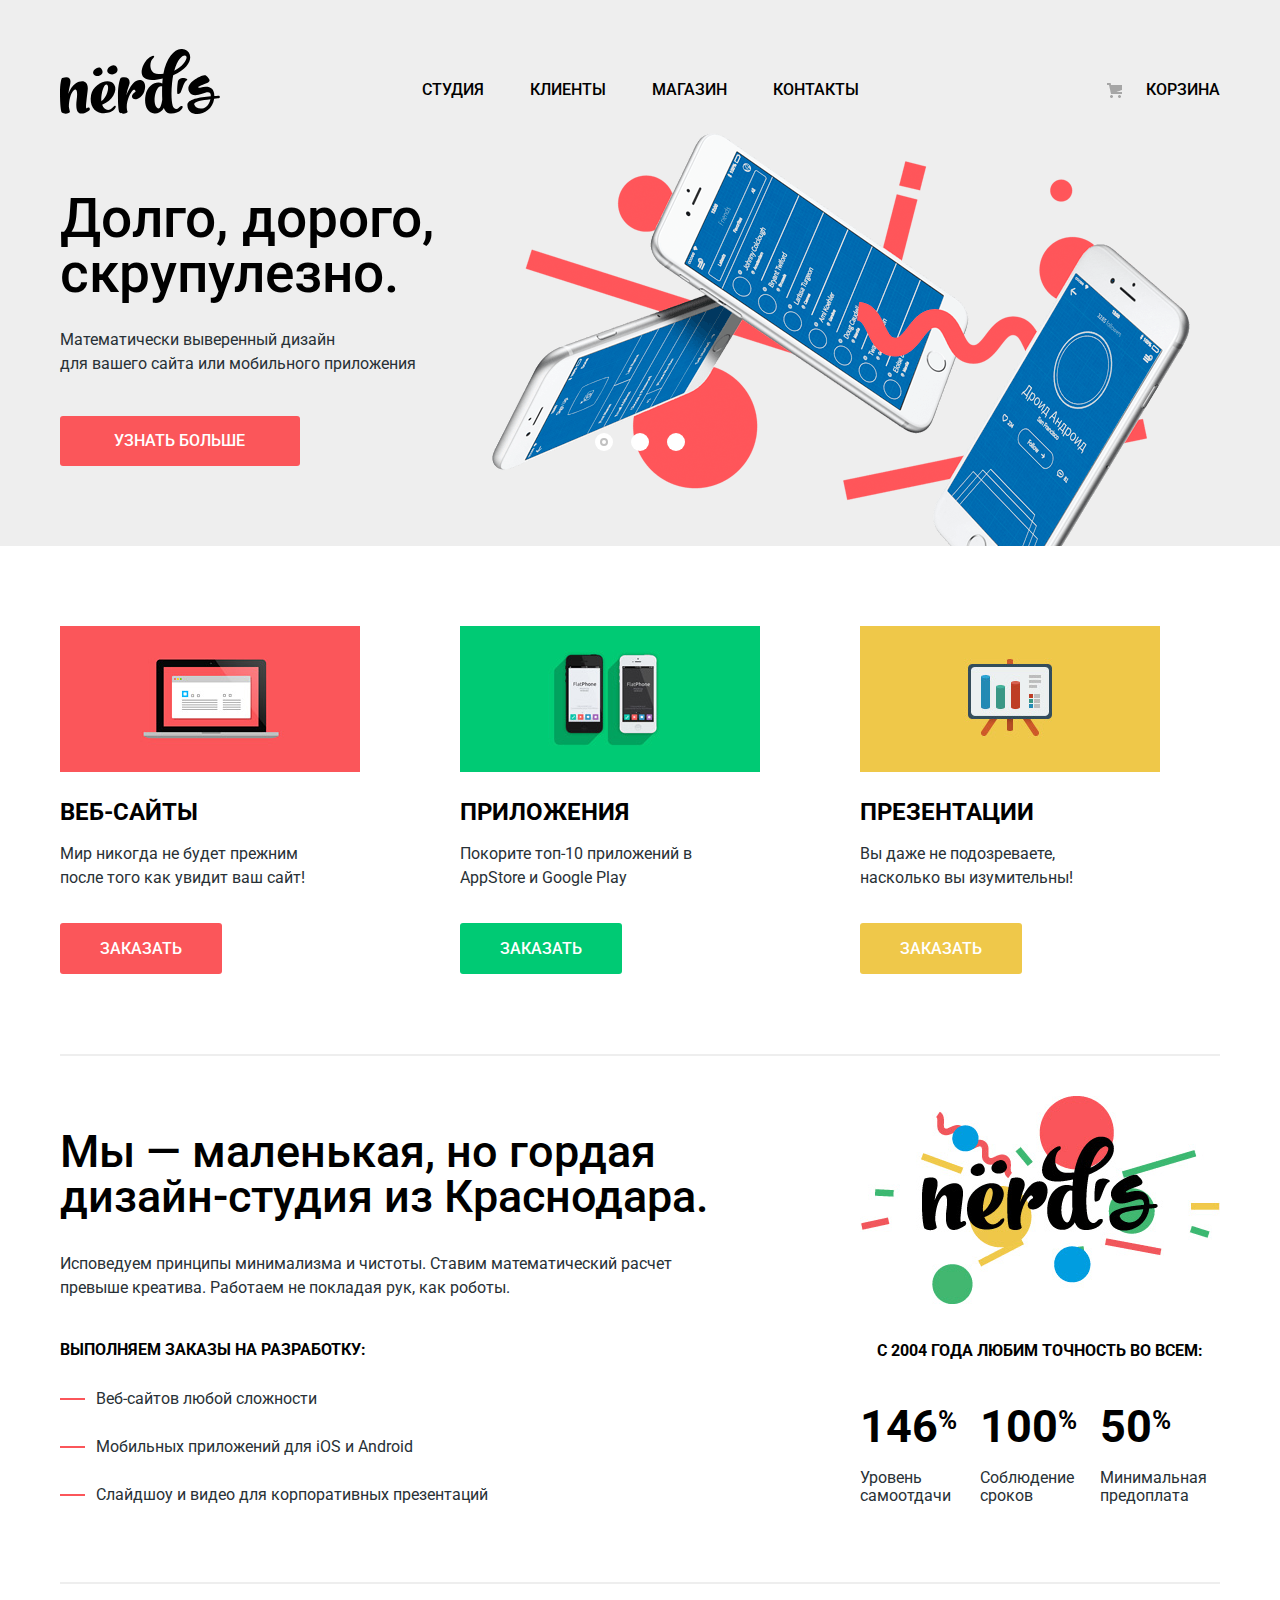
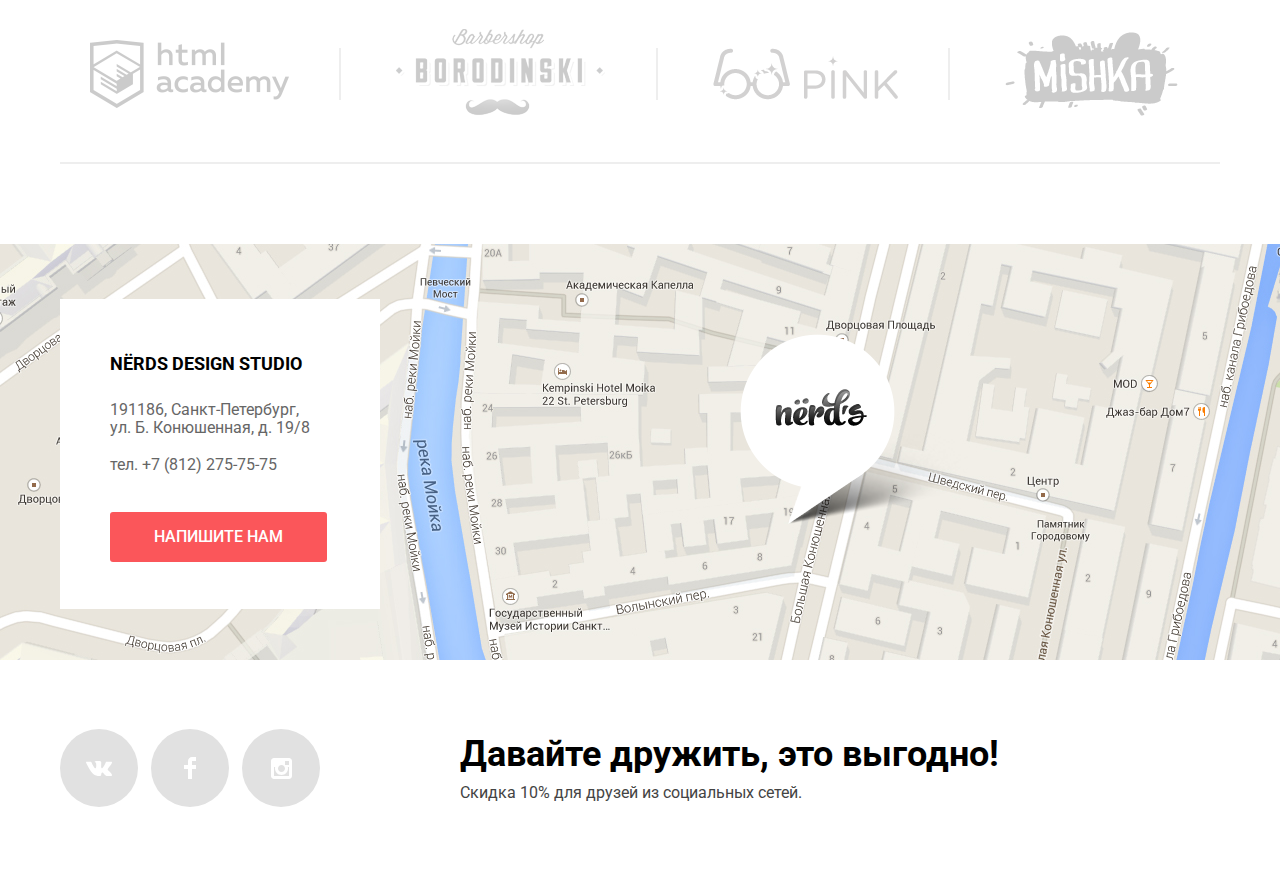
==== commit b435032a: "Исправил ошибки и замечания" ====
--- a/index.html
+++ b/index.html
@@ -12,7 +12,7 @@
 <body class="page__body">
   <header class="site-header">
     <div class="wrap wrap-header">
-      <a class="site-header__logo" href="#">
+      <a class="site-header__logo">
         <svg enable-background="new 0 0 160 65" height="65" viewBox="0 0 160 65" width="160"
           xmlns="http://www.w3.org/2000/svg">
           <path
@@ -51,18 +51,7 @@
         </ul>
       </nav>
 
-      <a class="site-nav__cart" href="#">
-        <svg version="1.1" id="Layer_1" xmlns="http://www.w3.org/2000/svg" xmlns:xlink="http://www.w3.org/1999/xlink"
-          x="0px" y="0px" width="15px" height="15px" viewBox="0 0 15 15" enable-background="new 0 0 15 15"
-          xml:space="preserve">
-          <g>
-            <circle cx="4.5" cy="13.5" r="1.5" />
-            <circle cx="12.5" cy="13.5" r="1.5" />
-            <polygon points="15,2 4.07,2 3.648,0 0,0 0,2 2.031,2 4.016,11 15,11 15,9 9.441,9 15,6.951" />
-          </g>
-        </svg>
-        <span>Корзина</span>
-      </a>
+      <a class="site-nav__cart" href="#">Корзина</a>
     </div>
   </header>
 
--- a/css/style-min.css
+++ b/css/style-min.css
@@ -1 +1 @@
-@-webkit-keyframes bounce{0%{-webkit-transform:translate(-50%,-2000px);transform:translate(-50%,-2000px)}70%{-webkit-transform:translate(-50%,-40%);transform:translate(-50%,-40%)}90%{-webkit-transform:translate(-50%,-55%);transform:translate(-50%,-55%)}to{-webkit-transform:translate(-50%,-50%);transform:translate(-50%,-50%)}}@keyframes bounce{0%{-webkit-transform:translate(-50%,-2000px);transform:translate(-50%,-2000px)}70%{-webkit-transform:translate(-50%,-40%);transform:translate(-50%,-40%)}90%{-webkit-transform:translate(-50%,-55%);transform:translate(-50%,-55%)}to{-webkit-transform:translate(-50%,-50%);transform:translate(-50%,-50%)}}@-webkit-keyframes shake{0%,to{-webkit-transform:translate(-50%,-50%);transform:translate(-50%,-50%)}10%,30%,50%,70%,90%{-webkit-transform:translate(-55%,-55%);transform:translate(-55%,-55%)}20%,40%,60%,80%{-webkit-transform:translate(-45%,-45%);transform:translate(-45%,-45%)}}@keyframes shake{0%,to{-webkit-transform:translate(-50%,-50%);transform:translate(-50%,-50%)}10%,30%,50%,70%,90%{-webkit-transform:translate(-55%,-50%);transform:translate(-55%,-50%)}20%,40%,60%,80%{-webkit-transform:translate(-45%,-50%);transform:translate(-45%,-50%)}}:root{--black: #000000;--white: #ffffff;--gray-azure: #283136;--delicious: #eeeeee;--light-red: #fb565a;--quick-silver: #a6a6a6;--light-grey: #e1e1e1;--dark-green: #00ca74;--light-amber: #efc849;--dell: #444444;--direct-energy: #666666;--dark-grey: #4d4d4d;--verizon: #f2f2f2;--extra-light-grey: #ababab;--gray-black: #231f20;--light-grey-azure: #d7dcdf;--alto: #dbdbdb;--black-green: #01a25e;--light-red-two: #e74246;--red: #d7373b;--light-grey-B4: #b4b9bb;--light-grey-d5: #d5d5d5;--light-grey-d7: #d7dcde;--light-grey-df: #dfdfdf;--light-grey-c1: #c1c1c1;--dark-green-one: #00aa62;--dark-green-two: #00bc6c;--amber: #e5a722;--light-amber: #eab534;--light-amber-two: #efc84a;--dell-op05: rgb(68, 68, 68, 0.5);--light-red-op03: rgb(251, 86, 90, 0.3);--black-op03: rgb(0, 0, 0, 0.3);--white-op03: rgb(255, 255, 255, 0.3)}.button,body{font-size:16px}body{min-width:1200px;margin:0;padding:0;font-family:'Roboto',Arial,sans-serif;line-height:24px;font-weight:400;color:var(--black);background-color:var(--white)}a{text-decoration:none}.button{line-height:18px;color:var(--white);text-align:center;vertical-align:middle;text-transform:uppercase;font-weight:500;display:inline-block;background-color:var(--light-red);border:0;border-radius:3px}.button:focus,.button:hover{background-color:var(--light-red-two);outline:0}.button:active{color:var(--white-op03);background-color:var(--red);-webkit-box-shadow:inset 0 3px 0 0 rgba(193,49,53);box-shadow:inset 0 3px 0 0 rgba(193,49,53)}img{max-width:100%;height:auto}.visually-hidden:not(:focus):not(:active),input[type=checkbox].visually-hidden,input[type=radio].visually-hidden{position:absolute;width:1px;height:1px;margin:-1px;border:0;padding:0;white-space:nowrap;-webkit-clip-path:inset(100%);clip-path:inset(100%);clip:rect(0 0 0 0);overflow:hidden}.page{height:100%}.page__body{min-height:100%;display:-ms-grid;display:grid;-ms-grid-rows:-webkit-min-content 1fr -webkit-min-content;-ms-grid-rows:min-content 1fr min-content;grid-template-rows:-webkit-min-content 1fr -webkit-min-content;grid-template-rows:min-content 1fr min-content;-ms-flex-line-pack:start;align-content:start}.page__gray{background-color:var(--delicious);position:relative}.wrap{width:1160px;margin:0 auto;border-bottom:2px solid var(--delicious)}.site-header{background-color:var(--delicious)}.wrap-header{display:-webkit-box;display:-ms-flexbox;display:flex;-ms-flex-wrap:wrap;flex-wrap:wrap;padding-top:49px;padding-bottom:18px;border:0;-webkit-box-align:center;-ms-flex-align:center;align-items:center}.site-header__logo{line-height:0}.site-header__logo:hover path{fill:var(--black)}.site-header__logo:active path,.site-nav__cart g{fill:var(--quick-silver)}.site-nav{margin-top:17px;margin-left:202px}.site-nav__list{display:-webkit-box;display:-ms-flexbox;display:flex;-ms-flex-wrap:wrap;flex-wrap:wrap;padding:0;margin:0;max-width:650px;list-style:none}.site-nav__item{margin-right:46px}.site-nav__item:last-child{margin-right:0}.site-nav__cart{position:relative;padding:0 0 0 40px;margin-left:auto;margin-top:17px}.site-nav__cart svg{position:absolute;top:50%;-webkit-transform:translateY(-50%);transform:translateY(-50%);left:0}.site-header__nav a,.site-nav__cart{color:var(--black);font-size:16px;line-height:30px;text-transform:uppercase;font-weight:500}.site-header__nav a:focus,.site-header__nav a:hover,.site-nav__cart:focus,.site-nav__cart:hover{color:var(--light-red);outline:0}.site-header__nav a:active,.site-nav__cart:active{color:var(--black-op03)}.slider{display:-webkit-box;display:-ms-flexbox;display:flex;position:relative;display:none}.wrap-slider{border:0;position:relative}.slider-box{width:380px;padding-top:59px;padding-bottom:80px;margin-right:51px}.slider__subtitle{font-size:55px;line-height:55px;font-weight:500;padding:0;margin:0 0 27px}.slider__text{color:var(--gray-azure);padding:0;margin:0 0 40px}.slider__link{padding:16px 55px 16px 54px}.slider-img{width:698px;height:413px;position:absolute;bottom:0;right:30px;background-image:url(../img/slide1.png);background-position:center;background-repeat:no-repeat}.slider-2 .slider-box{width:515px}.slider-2 p{padding-right:60px}.slider-2 .slider-img{width:663px;height:430px;position:absolute;bottom:0;right:0;background-image:url(../img/slide2.png);background-position:center;background-repeat:no-repeat}.slider-3 .slider-box{width:420px}.slider-3 .slider-img{width:759px;height:411px;position:absolute;bottom:0;right:0;background-image:url(../img/slide3.png);background-position:center;background-repeat:no-repeat}.slider__controls{font-size:0;position:absolute;bottom:92px;left:50%;-webkit-transform:translateX(-50%);transform:translateX(-50%);z-index:100}.slider__controls label{position:relative;display:inline-block;width:18px;height:18px;margin-right:18px;border-radius:50%;vertical-align:middle;background-color:var(--white);cursor:pointer}.slider__controls label:last-child{margin:0}.slider__controls label::after{content:"";display:none;position:absolute;left:50%;top:50%;-webkit-transform:translate(-50%,-50%);transform:translate(-50%,-50%);z-index:200;width:8px;height:8px;-webkit-box-sizing:border-box;box-sizing:border-box;border:2px solid var(--light-grey-c1);border-radius:50%;background-color:transparent}#image-one:checked~.slider__controls label[for=image-one]::after,#image-one:checked~.wrap-slider #slider1,#image-three:checked~.slider__controls label[for=image-three]::after,#image-three:checked~.wrap-slider #slider3,#image-two:checked~.slider__controls label[for=image-two]::after,#image-two:checked~.wrap-slider #slider2,.field__list input[type=radio]:checked+label::after{display:block}#image-one:checked:focus~.slider__controls label[for=image-one],#image-three:checked:focus~.slider__controls label[for=image-three],#image-two:checked:focus~.slider__controls label[for=image-two]{outline:-webkit-focus-ring-color auto 1px}.advantages__list{display:-ms-grid;display:grid;-ms-grid-columns:300px 100px 300px 100px 300px;grid-template-columns:300px 300px 300px;-webkit-column-gap:100px;-moz-column-gap:100px;column-gap:100px;padding:0;margin:0;list-style:none}.advantages__item{width:300px;margin-right:100px;margin-bottom:80px}.item-applications::before,.item-presentations::before,.item-websites::before{content:"";background-image:url(../img/illustration-1.jpg);display:block;background-repeat:no-repeat;background-position:center;width:300px;height:146px;margin-top:80px}.item-applications::before,.item-presentations::before{background-image:url(../img/illustration-2.jpg)}.item-presentations::before{background-image:url(../img/illustration-3.jpg)}.advantages__item:last-child{margin-right:0}.item-advantages__title{color:var(--black);font-size:24px;line-height:30px;text-transform:uppercase;font-weight:700;padding:0;margin:25px 0 15px}.item-advantages__content{color:var(--gray-azure);padding:0 50px 0 0;margin:0 0 33px}.item-advantages__link{padding:17px 40px 16px}.item-advantages__link--green{background-color:var(--dark-green)}.item-advantages__link--green:focus,.item-advantages__link--green:hover{background-color:var(--dark-green-two)}.item-advantages__link--green:active{color:var(--white-op03);background-color:var(--dark-green-one);-webkit-box-shadow:inset 0 3px 0 0 rgba(0,153,88);box-shadow:inset 0 3px 0 0 rgba(0,153,88)}.item-advantages__link--orange{background-color:var(--light-amber-two)}.item-advantages__link--orange:focus,.item-advantages__link--orange:hover{background-color:var(--light-amber)}.item-advantages__link--orange:active{color:var(--white-op03);background-color:var(--amber);-webkit-box-shadow:inset 0 3px 0 0 rgba(206,150,31);box-shadow:inset 0 3px 0 0 rgba(206,150,31)}.about{display:-webkit-box;display:-ms-flexbox;display:flex;margin-top:40px;padding-bottom:75px;-webkit-box-pack:justify;-ms-flex-pack:justify;justify-content:space-between}.about-iner:nth-of-type(1){width:660px;padding-top:33px}.about-iner:nth-of-type(2){width:360px}.about__subtitle{font-size:45px;line-height:45px;font-weight:500;padding:0;margin:0 0 33px}.about__text{color:var(--gray-azure);padding:0;margin:0 0 38px}.about__info{text-transform:uppercase;font-weight:700;padding:0;margin:0 0 25px}.about__list{list-style:none;padding:0;margin:0}.list__item{position:relative;color:var(--gray-azure);margin-bottom:24px;padding-left:36px}.list__item::before{content:"";position:absolute;left:0;top:50%;width:25px;height:2px;margin-top:-1px;background-color:var(--light-red)}.list__item:last-child{margin-bottom:0}.about__img{background-image:url(../img/nerds-illustration.png);background-position:center;background-repeat:no-repeat;width:360px;height:208px;margin-bottom:35px}.info-year{text-align:center}.statistics{display:-webkit-box;display:-ms-flexbox;display:flex;-ms-flex-wrap:wrap;flex-wrap:wrap;padding:0;margin:41px 0 0}.statistics__item{margin-right:23px}.statistics__item:last-child{margin-right:0}.statistics__number{font-size:45px;font-weight:700;line-height:45px;padding:0;margin:0 0 20px}.statistics__number sup{font-size:26px}.statistics__text{line-height:18px;color:var(--gray-azure);padding:0;margin:0}.portfolio{margin-bottom:80px}.portfolio__list{list-style:none;-ms-flex-wrap:wrap;flex-wrap:wrap;-webkit-box-pack:justify;-ms-flex-pack:justify;justify-content:space-between;padding:45px 42px 43px 30px;margin:0}.portfolio__item,.portfolio__list{display:-webkit-box;display:-ms-flexbox;display:flex;-webkit-box-align:center;-ms-flex-align:center;align-items:center}.portfolio__item::before{content:"";width:2px;height:52px;margin-right:55px;background-color:var(--delicious)}.portfolio__item:first-child::before{display:none}.portfolio__item>img{position:relative;opacity:.2;cursor:pointer}.portfolio__item>img:hover{opacity:1}.portfolio__item>img:active{opacity:.1}.map,.map .wrap,.map__img{position:relative}.map__img{width:100%;min-width:1160px;height:416px;-o-object-fit:cover;object-fit:cover;top:0;left:0}.contacts,.map iframe{position:absolute;left:0}.map iframe{min-width:1160px;width:100%;height:416px;top:0;border:0;z-index:10}.map .wrap{width:1160px;height:auto;border:0}.map .wrap::before{content:"";position:absolute;top:-333px;left:680px;width:230px;height:190px;background-image:url(../img/map-marker.png);background-repeat:no-repeat;background-position:0 0}.contacts{top:-368px;z-index:11;display:-webkit-box;display:-ms-flexbox;display:flex;-webkit-box-orient:vertical;-webkit-box-direction:normal;-ms-flex-direction:column;flex-direction:column;-webkit-box-align:start;-ms-flex-align:start;align-items:flex-start;width:220px;padding:50px 50px 47px;background-color:var(--white)}.contacts__name{font-size:18px;font-weight:700;line-height:30px;text-transform:uppercase;padding:0;margin:0 0 22px}.contacts__tel,.contacts__text{line-height:18px;color:var(--direct-energy)}.contacts__text{padding:0 10px 0 0;margin:0 0 19px}.contacts__tel{margin-bottom:38px}.contacts__link{padding:16px 44px}.socials-list,.wrap-footer{display:-webkit-box;display:-ms-flexbox;display:flex}.wrap-footer{border:0;padding:62px 0}.socials-list{-webkit-box-align:center;-ms-flex-align:center;align-items:center;-ms-flex-wrap:wrap;flex-wrap:wrap;padding:0;margin:0 140px 0 0;max-width:265px;list-style:none}.socials-list__item{margin-right:13px}.socials-list__item:nth-child(3n){margin-right:0}.socials-list__link{display:-webkit-box;display:-ms-flexbox;display:flex;-webkit-box-pack:center;-ms-flex-pack:center;justify-content:center;-webkit-box-align:center;-ms-flex-align:center;align-items:center;width:78px;height:78px;background-color:var(--light-grey);border-radius:50%}.content-footer{padding-top:7px}.content-footer__text{padding:0;margin:0}.site-footer__content p:first-child{font-size:36px;line-height:36px;font-weight:700;margin-bottom:10px}.site-footer__content p:last-child{font-size:inherit;line-height:22px;color:var(--dell)}.modal{-webkit-box-sizing:border-box;box-sizing:border-box;display:none;position:fixed;top:50%;left:50%;-webkit-transform:translate(-50%,-50%);transform:translate(-50%,-50%);z-index:1000;width:960px;padding:70px 100px;background-color:var(--white);-webkit-box-shadow:0 0 20px rgba(0,1,1,.75);box-shadow:0 0 20px rgba(0,1,1,.75)}.modal__show{display:block;-webkit-animation:bounce .6s;animation:bounce .6s}.modal__error{-webkit-animation:shake .6s;animation:shake .6s}.modal__form{display:-webkit-box;display:-ms-flexbox;display:flex;-ms-flex-wrap:wrap;flex-wrap:wrap;-webkit-box-pack:justify;-ms-flex-pack:justify;justify-content:space-between}.modal__subtitle{font-size:45px;font-weight:500;line-height:45px;margin:0 0 50px}.form__inner{display:-webkit-box;display:-ms-flexbox;display:flex;-webkit-box-orient:vertical;-webkit-box-direction:normal;-ms-flex-direction:column;flex-direction:column;-webkit-box-align:start;-ms-flex-align:start;align-items:flex-start;margin-bottom:35px}.label-form{line-height:18px;font-weight:700;margin-bottom:10px;cursor:pointer}.modal__form input,.modal__form textarea{border:2px solid var(--light-grey-d7);border-radius:3px;color:var(--dell);opacity:.5}.modal__form input:hover,.modal__form textarea:hover{border:2px solid var(--light-grey-B4);border-radius:3px;color:var(--dell);opacity:.5}.modal__form input:focus,.modal__form textarea:focus{border:2px solid var(--black);border-radius:3px;color:var(--dell);opacity:1}.modal__form input:invalid,.modal__form textarea:invalid{border:2px solid var(--light-red-two);border-radius:3px;color:var(--light-red-two);outline:0}.form__inner>input[type=email],.form__inner>input[type=text]{-webkit-box-sizing:border-box;box-sizing:border-box;width:360px;height:50px;padding-left:14px}.form__inner>textarea{-webkit-box-sizing:border-box;box-sizing:border-box;width:760px;height:118px;padding:13px 0 0 14px;resize:none}.modal__form>.button{padding:16px 84px;margin-top:12px}.modal__close{position:absolute;top:78px;right:90px;width:23px;height:23px;border:0;background-color:transparent;cursor:pointer}.modal__close::after,.modal__close::before{content:"";position:absolute;top:-2px;left:10px;width:3px;height:27px;background-color:var(--light-red);opacity:.3}.modal__close::before{-webkit-transform:rotate(45deg);transform:rotate(45deg)}.modal__close::after{-webkit-transform:rotate(-45deg);transform:rotate(-45deg)}.modal__close:focus::after,.modal__close:focus::before,.modal__close:hover::after,.modal__close:hover::before{content:"";position:absolute;top:-2px;left:10px;width:3px;height:27px;background-color:var(--light-red-two);opacity:1}.modal__close:active::after,.modal__close:active::before{content:"";position:absolute;top:-2px;left:10px;width:3px;height:27px;background-color:var(--light-red);opacity:.1}.site-nav__link--active{padding-bottom:8px;border-bottom:2px solid var(--light-red)}.site-main__title{font-size:55px;line-height:55px;font-weight:500;text-align:center;padding:60px 0 107px;margin:0}.wrap-catalog{display:-webkit-box;display:-ms-flexbox;display:flex;-webkit-box-pack:justify;-ms-flex-pack:justify;justify-content:space-between;padding-top:55px;margin-bottom:50px;border:0}.filters{max-width:261px}.field{border:0;padding:0;margin:0}.field__subtitle{font-size:18px;line-height:30px;font-weight:700;text-transform:uppercase;padding:0;margin:0}.wrap-field__range{position:relative;margin-top:48px;margin-bottom:14px;padding:39px 20px;text-align:center;background-color:var(--delicious);border-radius:3px}.field__range{width:205px;height:1px;background:-webkit-linear-gradient(left,var(--dark-green) 0%,var(--dark-green) 70%,var(--light-grey-d7) 70%,var(--light-grey-d7) 100%)}.toggle,.toggle::before{position:absolute;border-radius:50%}.toggle{width:20px;height:20px;background-color:var(--white);-webkit-box-shadow:0 2px 1px rgba(0,0,0,.15);box-shadow:0 2px 1px rgba(0,0,0,.15);cursor:pointer}.toggle-max,.toggle-min{top:50%;-webkit-transform:translateY(-50%);transform:translateY(-50%)}.toggle-min{left:17px}.toggle-max{right:80px}.toggle::before{content:"";top:50%;left:50%;-webkit-transform:translate(-50%,-50%);transform:translate(-50%,-50%);width:4px;height:4px;background-color:var(--extra-light-grey)}.list-control{display:-webkit-box;display:-ms-flexbox;display:flex;-webkit-box-pack:justify;-ms-flex-pack:justify;justify-content:space-between;padding:0;margin:0}.field__item{line-height:22px;text-transform:uppercase;color:var(--gray-azure)}.field__item:last-child{margin:0}.field__price,.list-control input{display:inline-block;text-align:center;width:80px;padding:8px 0;margin-left:8px;vertical-align:middle;background-color:var(--delicious);border-radius:3px}.list-control input{-moz-appearance:textfield;width:60px;padding:10px;border:0;outline:0}input::-webkit-inner-spin-button,input::-webkit-outer-spin-button{-webkit-appearance:none}.field:first-child{margin-bottom:55px}.field__list{list-style:none;padding:0;margin:0}.field__label{display:-webkit-box;display:-ms-flexbox;display:flex;-webkit-box-align:center;-ms-flex-align:center;align-items:center;line-height:20px;color:var(--gray-azure);cursor:pointer}.field__button:disabled+.field__label{color:var(--dark-grey);opacity:.1}.subtitle-checkbox,.subtitle-radio{margin-bottom:15px}.field-radio__item{position:relative;margin-bottom:15px}.field-radio__item label::after,.field-radio__item label::before{content:"";-webkit-box-sizing:border-box;box-sizing:border-box;opacity:.4;border-radius:50%}.field-radio__item label::before{position:relative;width:25px;height:25px;margin-right:10px;border:4px solid var(--dark-grey)}.field-radio__item label::after{display:none;position:absolute;top:50%;left:8px;-webkit-transform:translateY(-50%);transform:translateY(-50%);width:9px;height:9px;background-color:var(--dark-grey)}.field__list input[type=radio]:focus+label::before{border-color:var(--dark-grey);opacity:1}.field__list input[type=radio]:focus+label::after{background-color:var(--dark-grey);opacity:1}.field-radio__item label:hover::before{border-color:var(--dark-grey);opacity:1}.field-radio__item label:hover::after{background-color:var(--dark-grey);opacity:1}.field-radio{margin-bottom:28px}.field-checkbox__item{position:relative;margin-bottom:17px}.field-checkbox{margin-bottom:30px}.field-checkbox__item label::after,.field-checkbox__item label::before{content:"";-webkit-box-sizing:border-box;box-sizing:border-box;opacity:.4}.field-checkbox__item label::before{width:23px;height:23px;margin-right:13px;border:2px solid var(--dark-grey);border-radius:3px}.field-checkbox__item label::after{display:none;position:absolute;top:1px;left:6px;width:20px;height:11px;border:4px solid var(--dark-grey);border-top:none;border-right:none;-webkit-transform:rotate(-45deg);transform:rotate(-45deg)}.field-checkbox__item label:hover::after,.field-checkbox__item label:hover::before{border-color:var(--dark-grey);opacity:1}.field__list input[type=checkbox]:checked+label::after{display:block}.field__list input[type=checkbox]:focus+label::after,.field__list input[type=checkbox]:focus+label::before{border-color:var(--dark-grey);opacity:1}.form-button{width:260px;padding-top:16px;padding-bottom:16px;color:var(--black);background-color:var(--delicious)}.form-button:focus,.form-button:hover{background-color:var(--light-grey-df)}.form-button:active{color:rgb(0,0,0,.3);background-color:var(--light-grey-d5);-webkit-box-shadow:inset 0 3px 0 0 rgba(191,191,191);box-shadow:inset 0 3px 0 0 rgba(191,191,191)}.catalog{max-width:760px}.catalog-filter{display:-webkit-box;display:-ms-flexbox;display:flex;-webkit-box-align:center;-ms-flex-align:center;align-items:center;margin-bottom:53px}.catalog-filter__text{font-size:18px;font-weight:700;line-height:18px;text-transform:uppercase;padding:0;margin:0}.catalog-filter__list{list-style:none;padding:0;margin:0 88px 0 auto}.catalog-filter__item{display:inline-block;margin-right:22px;vertical-align:middle}.catalog-filter__item:last-child{margin-right:0}.catalog-filter__item .catalog__link{font-size:14px;line-height:0;color:var(--black);opacity:.3;text-transform:uppercase}.catalog-filter__item .catalog__link:hover{color:var(--black);opacity:.6}.catalog-filter__item .catalog__link:active{color:var(--black);opacity:1}.catalog-filter__button{position:relative}.up::before{content:"";position:absolute;top:-4px;left:-40px;width:0;height:0;border-left:5px solid transparent;border-right:5px solid transparent;border-top:10px solid rgb(166,166,166,.2)}.up:focus::before,.up:hover::before{content:"";position:absolute;top:-4px;left:-40px;width:0;height:0;border-left:5px solid transparent;border-right:5px solid transparent;border-top:10px solid var(--quick-silver)}.down::before,.up:active::before{content:"";position:absolute;top:-4px;width:0;height:0;border-left:5px solid transparent;border-right:5px solid transparent}.up:active::before{left:-40px;border-top:10px solid var(--gray-black)}.down::before{left:-11px;border-bottom:10px solid rgb(166,166,166,.2)}.down:focus::before,.down:hover::before{content:"";position:absolute;top:-4px;left:-11px;width:0;height:0;border-left:5px solid transparent;border-right:5px solid transparent;border-bottom:10px solid var(--quick-silver)}.down:active::before{content:"";position:absolute;top:-4px;left:-11px;width:0;height:0;border-left:5px solid transparent;border-right:5px solid transparent;border-bottom:10px solid var(--gray-black)}.price-list{display:-webkit-box;display:-ms-flexbox;display:flex;-ms-flex-wrap:wrap;flex-wrap:wrap;padding:0;margin:0 0 27px;list-style:none}.catalog__item{-webkit-box-sizing:border-box;box-sizing:border-box;position:relative;width:360px;height:620px;margin-right:40px;margin-bottom:29px;padding-top:40px;background-color:var(--verizon);border-radius:5px;overflow:hidden}.img-link::before{content:"";display:block;position:absolute;left:0;top:0;width:360px;height:40px;background-image:url(../img/catalog__item.img.png);background-repeat:no-repeat;opacity:.12}.catalog__item:hover .img-link::before,.img-link:hover::before{opacity:1}.catalog__item:nth-child(2n){margin-right:0}.img-link{display:block;height:580px;-webkit-box-sizing:border-box;box-sizing:border-box;border:1px solid rgba(0,0,0,.1);border-bottom-left-radius:5px;border-bottom-right-radius:5px;overflow:hidden}.catalog__img{width:100%;-o-object-fit:cover;object-fit:cover}.catalog__info{display:none;position:absolute;left:0;bottom:0;padding:28px 60px 41px;text-align:center;background-color:var(--delicious);border-bottom-left-radius:5px;border-bottom-right-radius:5px}.catalog__item:hover{-webkit-box-shadow:0 6px 15px rgba(0,1,1,.25);box-shadow:0 6px 15px rgba(0,1,1,.25)}.catalog__item:hover .catalog__info{display:block}.catalog__item:hover .img-link{border:0}.info-catalog__subtitle{font-size:18px;font-weight:700;line-height:30px;text-transform:uppercase;display:inline-block;vertical-align:middle;padding:0;margin:0 0 16px}.info-catalog__link-subtitle{color:var(--black)}.info-catalog__link-subtitle:focus,.info-catalog__link-subtitle:hover{color:var(--light-red)}.info-catalog__link-subtitle:active{color:var(--black);opacity:.3}.info-catalog__text{line-height:18px;color:var(--direct-energy);padding:0;margin:0 0 30px}.catalog__item:nth-child(3) .info-catalog__text,.catalog__item:nth-child(4) .info-catalog__text{padding:0 25px}.info-catalog__link{padding:16px 60px}.info-catalog__link:active{color:var(--white)}.pagination-catalog{display:-webkit-box;display:-ms-flexbox;display:flex;-ms-flex-wrap:wrap;flex-wrap:wrap;margin:0;padding:0;list-style:none}.pagination-catalog__item{margin-right:10px;margin-bottom:10px}.pagination-catalog__link{width:50px;height:50px;display:-webkit-box;display:-ms-flexbox;display:flex;-webkit-box-align:center;-ms-flex-align:center;align-items:center;-webkit-box-pack:center;-ms-flex-pack:center;justify-content:center;color:var(--black);background-color:var(--delicious)}.button-next{width:260px;height:50px}.pagination-catalog__link:focus,.pagination-catalog__link:hover{color:var(--black);background-color:var(--light-grey-df)}.pagination-catalog__link:active{color:var(--black-op03);background-color:var(--light-grey-d5);-webkit-box-shadow:inset 0 3px 0 rgba(0,1,1,.1);box-shadow:inset 0 3px 0 rgba(0,1,1,.1);border:0}.pagination-catalog__link--active{background-color:var(--white);border:3px solid var(--alto);-webkit-box-sizing:border-box;box-sizing:border-box}
+@-webkit-keyframes bounce{0%{-webkit-transform:translate(-50%,-2000px);transform:translate(-50%,-2000px)}70%{-webkit-transform:translate(-50%,-40%);transform:translate(-50%,-40%)}90%{-webkit-transform:translate(-50%,-55%);transform:translate(-50%,-55%)}to{-webkit-transform:translate(-50%,-50%);transform:translate(-50%,-50%)}}@keyframes bounce{0%{-webkit-transform:translate(-50%,-2000px);transform:translate(-50%,-2000px)}70%{-webkit-transform:translate(-50%,-40%);transform:translate(-50%,-40%)}90%{-webkit-transform:translate(-50%,-55%);transform:translate(-50%,-55%)}to{-webkit-transform:translate(-50%,-50%);transform:translate(-50%,-50%)}}@-webkit-keyframes shake{0%,to{-webkit-transform:translate(-50%,-50%);transform:translate(-50%,-50%)}10%,30%,50%,70%,90%{-webkit-transform:translate(-55%,-55%);transform:translate(-55%,-55%)}20%,40%,60%,80%{-webkit-transform:translate(-45%,-45%);transform:translate(-45%,-45%)}}@keyframes shake{0%,to{-webkit-transform:translate(-50%,-50%);transform:translate(-50%,-50%)}10%,30%,50%,70%,90%{-webkit-transform:translate(-55%,-50%);transform:translate(-55%,-50%)}20%,40%,60%,80%{-webkit-transform:translate(-45%,-50%);transform:translate(-45%,-50%)}}:root{--black: #000000;--white: #ffffff;--gray-azure: #283136;--delicious: #eeeeee;--light-red: #fb565a;--quick-silver: #a6a6a6;--light-grey: #e1e1e1;--dark-green: #00ca74;--light-amber: #efc849;--dell: #444444;--direct-energy: #666666;--dark-grey: #4d4d4d;--verizon: #f2f2f2;--extra-light-grey: #ababab;--gray-black: #231f20;--light-grey-azure: #d7dcdf;--alto: #dbdbdb;--black-green: #01a25e;--light-red-two: #e74246;--red: #d7373b;--light-grey-B4: #b4b9bb;--light-grey-d5: #d5d5d5;--light-grey-d7: #d7dcde;--light-grey-df: #dfdfdf;--light-grey-c1: #c1c1c1;--dark-green-one: #00aa62;--dark-green-two: #00bc6c;--dark-green-three: rgba(0, 153, 88);--amber: #e5a722;--light-amber: #eab534;--light-amber-two: #efc84a;--red-c: rgba(193, 49, 53);--dell-op05: rgb(68, 68, 68, 0.5);--light-red-op03: rgb(251, 86, 90, 0.3);--black-op03: rgb(0, 0, 0, 0.3);--white-op03: rgb(255, 255, 255, 0.3)}.button,body{font-size:16px}body{min-width:1200px;margin:0;padding:0;font-family:'Roboto',Arial,sans-serif;line-height:24px;font-weight:400;color:var(--black);background-color:var(--white)}a{text-decoration:none}.button{line-height:18px;color:var(--white);text-align:center;vertical-align:middle;text-transform:uppercase;font-weight:500;display:inline-block;background-color:var(--light-red);border:0;border-radius:3px}.button:focus,.button:hover{background-color:var(--light-red-two);outline:0}.button:active{color:var(--white-op03);background-color:var(--red);-webkit-box-shadow:inset 0 3px 0 0 var(--red-c);box-shadow:inset 0 3px 0 0 var(--red-c)}img{max-width:100%;height:auto}.visually-hidden:not(:focus):not(:active),input[type=checkbox].visually-hidden,input[type=radio].visually-hidden{position:absolute;width:1px;height:1px;margin:-1px;border:0;padding:0;white-space:nowrap;-webkit-clip-path:inset(100%);clip-path:inset(100%);clip:rect(0 0 0 0);overflow:hidden}.page{height:100%}.page__body{min-height:100%;display:-ms-grid;display:grid;-ms-grid-rows:-webkit-min-content 1fr -webkit-min-content;-ms-grid-rows:min-content 1fr min-content;grid-template-rows:-webkit-min-content 1fr -webkit-min-content;grid-template-rows:min-content 1fr min-content;-ms-flex-line-pack:start;align-content:start}.page__gray{background-color:var(--delicious);position:relative}.wrap{width:1160px;margin:0 auto;border-bottom:2px solid var(--delicious)}.site-header{background-color:var(--delicious)}.wrap-header{display:-webkit-box;display:-ms-flexbox;display:flex;-ms-flex-wrap:wrap;flex-wrap:wrap;padding-top:49px;padding-bottom:18px;border:0;-webkit-box-align:center;-ms-flex-align:center;align-items:center}.site-header__logo{line-height:0}.site-header__logo:hover path{fill:var(--black)}.site-header__logo:active path{fill:var(--quick-silver)}.site-nav{margin-top:17px;margin-left:202px}.site-nav__list{display:-webkit-box;display:-ms-flexbox;display:flex;-ms-flex-wrap:wrap;flex-wrap:wrap;padding:0;margin:0;max-width:650px;list-style:none}.site-nav__item{margin-right:46px}.site-nav__item:last-child{margin-right:0}.site-nav__cart{position:relative;padding:0 0 0 40px;margin-left:auto;margin-top:17px}.site-nav__cart::before{content:"";width:16px;height:16px;position:absolute;top:50%;-webkit-transform:translateY(-50%);transform:translateY(-50%);left:0;background-image:url(../img/cart-icon.png);background-repeat:no-repeat;background-position:center}.site-header__nav a,.site-nav__cart{color:var(--black);font-size:16px;line-height:30px;text-transform:uppercase;font-weight:500}.site-header__nav a:focus,.site-header__nav a:hover,.site-nav__cart:focus,.site-nav__cart:hover{color:var(--light-red);outline:0}.site-header__nav a:active,.site-nav__cart:active{color:var(--black-op03)}.slider{display:-webkit-box;display:-ms-flexbox;display:flex;position:relative;display:none}.wrap-slider{border:0;position:relative}.slider-box{width:380px;padding-top:59px;padding-bottom:80px;margin-right:51px}.slider__subtitle{font-size:55px;line-height:55px;font-weight:500;padding:0;margin:0 0 27px}.slider__text{color:var(--gray-azure);padding:0;margin:0 0 40px}.slider__link{padding:16px 55px 16px 54px}.slider-img{width:698px;height:413px;position:absolute;bottom:0;right:30px;background-image:url(../img/slide1.png);background-position:center;background-repeat:no-repeat}.slider-2 .slider-box{width:515px}.slider-2 p{padding-right:60px}.slider-2 .slider-img{width:663px;height:430px;position:absolute;bottom:0;right:0;background-image:url(../img/slide2.png);background-position:center;background-repeat:no-repeat}.slider-3 .slider-box{width:420px}.slider-3 .slider-img{width:759px;height:411px;position:absolute;bottom:0;right:0;background-image:url(../img/slide3.png);background-position:center;background-repeat:no-repeat}.slider__controls{font-size:0;position:absolute;bottom:92px;left:50%;-webkit-transform:translateX(-50%);transform:translateX(-50%);z-index:100}.slider__controls label{position:relative;display:inline-block;width:18px;height:18px;margin-right:18px;border-radius:50%;vertical-align:middle;background-color:var(--white);cursor:pointer}.slider__controls label:last-child{margin:0}.slider__controls label::after{content:"";display:none;position:absolute;left:50%;top:50%;-webkit-transform:translate(-50%,-50%);transform:translate(-50%,-50%);z-index:200;width:8px;height:8px;-webkit-box-sizing:border-box;box-sizing:border-box;border:2px solid var(--light-grey-c1);border-radius:50%;background-color:transparent}#image-one:checked~.slider__controls label[for=image-one]::after,#image-one:checked~.wrap-slider #slider1,#image-three:checked~.slider__controls label[for=image-three]::after,#image-three:checked~.wrap-slider #slider3,#image-two:checked~.slider__controls label[for=image-two]::after,#image-two:checked~.wrap-slider #slider2,.field__list input[type=radio]:checked+label::after{display:block}#image-one:checked:focus~.slider__controls label[for=image-one],#image-three:checked:focus~.slider__controls label[for=image-three],#image-two:checked:focus~.slider__controls label[for=image-two]{outline:-webkit-focus-ring-color auto 1px}.advantages__list{display:-ms-grid;display:grid;-ms-grid-columns:300px 100px 300px 100px 300px;grid-template-columns:300px 300px 300px;-webkit-column-gap:100px;-moz-column-gap:100px;column-gap:100px;padding:0;margin:0;list-style:none}.advantages__item{width:300px;margin-right:100px;margin-bottom:80px}.item-applications::before,.item-presentations::before,.item-websites::before{content:"";background-image:url(../img/illustration-1.jpg);display:block;background-repeat:no-repeat;background-position:center;width:300px;height:146px;margin-top:80px}.item-applications::before,.item-presentations::before{background-image:url(../img/illustration-2.jpg)}.item-presentations::before{background-image:url(../img/illustration-3.jpg)}.advantages__item:last-child{margin-right:0}.item-advantages__title{color:var(--black);font-size:24px;line-height:30px;text-transform:uppercase;font-weight:700;padding:0;margin:25px 0 15px}.item-advantages__content{color:var(--gray-azure);padding:0 50px 0 0;margin:0 0 33px}.item-advantages__link{padding:17px 40px 16px}.item-advantages__link--green{background-color:var(--dark-green)}.item-advantages__link--green:focus,.item-advantages__link--green:hover{background-color:var(--dark-green-two)}.item-advantages__link--green:active{color:var(--white-op03);background-color:var(--dark-green-one);-webkit-box-shadow:inset 0 3px 0 0 var(--dark-green-three);box-shadow:inset 0 3px 0 0 var(--dark-green-three)}.item-advantages__link--orange{background-color:var(--light-amber-two)}.item-advantages__link--orange:focus,.item-advantages__link--orange:hover{background-color:var(--light-amber)}.item-advantages__link--orange:active{color:var(--white-op03);background-color:var(--amber);-webkit-box-shadow:inset 0 3px 0 0 var(--dark-green-three);box-shadow:inset 0 3px 0 0 var(--dark-green-three)}.about{display:-webkit-box;display:-ms-flexbox;display:flex;margin-top:40px;padding-bottom:75px;-webkit-box-pack:justify;-ms-flex-pack:justify;justify-content:space-between}.about-iner:nth-of-type(1){width:660px;padding-top:33px}.about-iner:nth-of-type(2){width:360px}.about__subtitle{font-size:45px;line-height:45px;font-weight:500;padding:0;margin:0 0 33px}.about__text{color:var(--gray-azure);padding:0;margin:0 0 38px}.about__info{text-transform:uppercase;font-weight:700;padding:0;margin:0 0 25px}.about__list{list-style:none;padding:0;margin:0}.list__item{position:relative;color:var(--gray-azure);margin-bottom:24px;padding-left:36px}.list__item::before{content:"";position:absolute;left:0;top:50%;width:25px;height:2px;margin-top:-1px;background-color:var(--light-red)}.list__item:last-child{margin-bottom:0}.about__img{background-image:url(../img/nerds-illustration.png);background-position:center;background-repeat:no-repeat;width:360px;height:208px;margin-bottom:35px}.info-year{text-align:center}.statistics{display:-webkit-box;display:-ms-flexbox;display:flex;-ms-flex-wrap:wrap;flex-wrap:wrap;padding:0;margin:41px 0 0}.statistics__item{margin-right:23px}.statistics__item:last-child{margin-right:0}.statistics__number{font-size:45px;font-weight:700;line-height:45px;padding:0;margin:0 0 20px}.statistics__number sup{font-size:26px}.statistics__text{line-height:18px;color:var(--gray-azure);padding:0;margin:0}.portfolio{margin-bottom:80px}.portfolio__list{list-style:none;-ms-flex-wrap:wrap;flex-wrap:wrap;-webkit-box-pack:justify;-ms-flex-pack:justify;justify-content:space-between;padding:45px 42px 43px 30px;margin:0}.portfolio__item,.portfolio__list{display:-webkit-box;display:-ms-flexbox;display:flex;-webkit-box-align:center;-ms-flex-align:center;align-items:center}.portfolio__item::before{content:"";width:2px;height:52px;margin-right:55px;background-color:var(--delicious)}.portfolio__item:first-child::before{display:none}.portfolio__item>img{position:relative;opacity:.2;cursor:pointer}.portfolio__item>img:hover{opacity:1}.portfolio__item>img:active{opacity:.1}.map,.map .wrap,.map__img{position:relative}.map__img{width:100%;min-width:1160px;height:416px;-o-object-fit:cover;object-fit:cover;top:0;left:0}.contacts,.map iframe{position:absolute;left:0}.map iframe{min-width:1160px;width:100%;height:416px;top:0;border:0;z-index:10}.map .wrap{width:1160px;height:auto;border:0}.map .wrap::before{content:"";position:absolute;top:-333px;left:680px;width:230px;height:190px;background-image:url(../img/map-marker.png);background-repeat:no-repeat;background-position:0 0}.contacts{top:-368px;z-index:11;display:-webkit-box;display:-ms-flexbox;display:flex;-webkit-box-orient:vertical;-webkit-box-direction:normal;-ms-flex-direction:column;flex-direction:column;-webkit-box-align:start;-ms-flex-align:start;align-items:flex-start;width:220px;padding:50px 50px 47px;background-color:var(--white)}.contacts__name{font-size:18px;font-weight:700;line-height:30px;text-transform:uppercase;padding:0;margin:0 0 22px}.contacts__tel,.contacts__text{line-height:18px;color:var(--direct-energy)}.contacts__text{padding:0 10px 0 0;margin:0 0 19px}.contacts__tel{margin-bottom:38px}.contacts__link{padding:16px 44px}.socials-list,.wrap-footer{display:-webkit-box;display:-ms-flexbox;display:flex}.wrap-footer{border:0;padding:62px 0}.socials-list{-webkit-box-align:center;-ms-flex-align:center;align-items:center;-ms-flex-wrap:wrap;flex-wrap:wrap;padding:0;margin:0 140px 0 0;max-width:265px;list-style:none}.socials-list__item{margin-right:13px}.socials-list__item:nth-child(3n){margin-right:0}.socials-list__link{display:-webkit-box;display:-ms-flexbox;display:flex;-webkit-box-pack:center;-ms-flex-pack:center;justify-content:center;-webkit-box-align:center;-ms-flex-align:center;align-items:center;width:78px;height:78px;background-color:var(--light-grey);border-radius:50%}.content-footer{padding-top:7px}.content-footer__text{padding:0;margin:0}.site-footer__content p:first-child{font-size:36px;line-height:36px;font-weight:700;margin-bottom:10px}.site-footer__content p:last-child{font-size:inherit;line-height:22px;color:var(--dell)}.modal{-webkit-box-sizing:border-box;box-sizing:border-box;display:none;position:fixed;top:50%;left:50%;-webkit-transform:translate(-50%,-50%);transform:translate(-50%,-50%);z-index:1000;width:960px;padding:70px 100px;background-color:var(--white);-webkit-box-shadow:0 0 20px rgba(0,1,1,.75);box-shadow:0 0 20px rgba(0,1,1,.75)}.modal__show{display:block;-webkit-animation:bounce .6s;animation:bounce .6s}.modal__error{-webkit-animation:shake .6s;animation:shake .6s}.modal__form{display:-webkit-box;display:-ms-flexbox;display:flex;-ms-flex-wrap:wrap;flex-wrap:wrap;-webkit-box-pack:justify;-ms-flex-pack:justify;justify-content:space-between}.modal__subtitle{font-size:45px;font-weight:500;line-height:45px;margin:0 0 50px}.form__inner{display:-webkit-box;display:-ms-flexbox;display:flex;-webkit-box-orient:vertical;-webkit-box-direction:normal;-ms-flex-direction:column;flex-direction:column;-webkit-box-align:start;-ms-flex-align:start;align-items:flex-start;margin-bottom:35px}.label-form{line-height:18px;font-weight:700;margin-bottom:10px;cursor:pointer}.modal__form input,.modal__form textarea{border:2px solid var(--light-grey-d7);border-radius:3px;color:var(--dell);opacity:.5}.modal__form input:hover,.modal__form textarea:hover{border:2px solid var(--light-grey-B4);border-radius:3px;color:var(--dell);opacity:.5}.modal__form input:focus,.modal__form textarea:focus{border:2px solid var(--black);border-radius:3px;color:var(--dell);opacity:1}.modal__form input:invalid,.modal__form textarea:invalid{border:2px solid var(--light-red-two);border-radius:3px;color:var(--light-red-two);outline:0}.form__inner>input[type=email],.form__inner>input[type=text]{-webkit-box-sizing:border-box;box-sizing:border-box;width:360px;height:50px;padding-left:14px}.form__inner>textarea{-webkit-box-sizing:border-box;box-sizing:border-box;width:760px;height:118px;padding:13px 0 0 14px;resize:none}.modal__form>.button{padding:16px 84px;margin-top:12px}.modal__close{position:absolute;top:78px;right:90px;width:23px;height:23px;border:0;background-color:transparent;cursor:pointer}.modal__close::after,.modal__close::before{content:"";position:absolute;top:-2px;left:10px;width:3px;height:27px;background-color:var(--light-red);opacity:.3}.modal__close::before{-webkit-transform:rotate(45deg);transform:rotate(45deg)}.modal__close::after{-webkit-transform:rotate(-45deg);transform:rotate(-45deg)}.modal__close:focus::after,.modal__close:focus::before,.modal__close:hover::after,.modal__close:hover::before{content:"";position:absolute;top:-2px;left:10px;width:3px;height:27px;background-color:var(--light-red-two);opacity:1}.modal__close:active::after,.modal__close:active::before{content:"";position:absolute;top:-2px;left:10px;width:3px;height:27px;background-color:var(--light-red);opacity:.1}.site-nav__link--active{padding-bottom:8px;border-bottom:2px solid var(--light-red)}.site-main__title{font-size:55px;line-height:55px;font-weight:500;text-align:center;padding:60px 0 107px;margin:0}.wrap-catalog{display:-webkit-box;display:-ms-flexbox;display:flex;-webkit-box-pack:justify;-ms-flex-pack:justify;justify-content:space-between;padding-top:55px;margin-bottom:50px;border:0}.filters{max-width:261px}.field{border:0;padding:0;margin:0}.field__subtitle{font-size:18px;line-height:30px;font-weight:700;text-transform:uppercase;padding:0;margin:0}.wrap-field__range{position:relative;margin-top:48px;margin-bottom:14px;padding:39px 20px;text-align:center;background-color:var(--delicious);border-radius:3px}.field__range{width:205px;height:1px;background:-webkit-linear-gradient(left,var(--dark-green) 0%,var(--dark-green) 70%,var(--light-grey-d7) 70%,var(--light-grey-d7) 100%)}.toggle,.toggle::before{position:absolute;border-radius:50%}.toggle{width:20px;height:20px;background-color:var(--white);-webkit-box-shadow:0 2px 1px rgba(0,0,0,.15);box-shadow:0 2px 1px rgba(0,0,0,.15);cursor:pointer}.toggle-max,.toggle-min{top:50%;-webkit-transform:translateY(-50%);transform:translateY(-50%)}.toggle-min{left:17px}.toggle-max{right:80px}.toggle::before{content:"";top:50%;left:50%;-webkit-transform:translate(-50%,-50%);transform:translate(-50%,-50%);width:4px;height:4px;background-color:var(--extra-light-grey)}.list-control{display:-webkit-box;display:-ms-flexbox;display:flex;-webkit-box-pack:justify;-ms-flex-pack:justify;justify-content:space-between;padding:0;margin:0}.field__item{line-height:22px;text-transform:uppercase;color:var(--gray-azure)}.field__item:last-child{margin:0}.field__price,.list-control input{display:inline-block;text-align:center;width:80px;padding:8px 0;margin-left:8px;vertical-align:middle;background-color:var(--delicious);border-radius:3px}.list-control input{-moz-appearance:textfield;width:60px;padding:10px;border:0;outline:0}input::-webkit-inner-spin-button,input::-webkit-outer-spin-button{-webkit-appearance:none}.field:first-child{margin-bottom:55px}.field__list{list-style:none;padding:0;margin:0}.field__label{display:-webkit-box;display:-ms-flexbox;display:flex;-webkit-box-align:center;-ms-flex-align:center;align-items:center;line-height:20px;color:var(--gray-azure);cursor:pointer}.field__button:disabled+.field__label{color:var(--dark-grey);opacity:.1}.subtitle-checkbox,.subtitle-radio{margin-bottom:15px}.field-radio__item{position:relative;margin-bottom:15px}.field-radio__item label::after,.field-radio__item label::before{content:"";-webkit-box-sizing:border-box;box-sizing:border-box;opacity:.4;border-radius:50%}.field-radio__item label::before{position:relative;width:25px;height:25px;margin-right:10px;border:4px solid var(--dark-grey)}.field-radio__item label::after{display:none;position:absolute;top:50%;left:8px;-webkit-transform:translateY(-50%);transform:translateY(-50%);width:9px;height:9px;background-color:var(--dark-grey)}.field__list input[type=radio]:focus+label::before{border-color:var(--dark-grey);opacity:1}.field__list input[type=radio]:focus+label::after{background-color:var(--dark-grey);opacity:1}.field-radio__item label:hover::before{border-color:var(--dark-grey);opacity:1}.field-radio__item label:hover::after{background-color:var(--dark-grey);opacity:1}.field-radio{margin-bottom:28px}.field-checkbox__item{position:relative;margin-bottom:20px}.field-checkbox{margin-bottom:30px}.field-checkbox__item label{padding-left:36px}.field-checkbox__item label::after,.field-checkbox__item label::before{content:"";position:absolute;top:-2px;left:2px;height:23px;margin-right:13px;opacity:.4}.field-checkbox__item label::before{-webkit-box-sizing:border-box;box-sizing:border-box;width:22px;border:2px solid var(--dark-grey);border-radius:3px}.field-checkbox__item label::after{display:none;width:25px;background-image:url(../img/checkbox-on.svg);background-repeat:no-repeat;background-position:center}.field-checkbox__item label:hover::after,.field-checkbox__item label:hover::before{border-color:var(--dark-grey);opacity:1}.field__list input[type=checkbox]:checked+label::after{display:block}.field__list input[type=checkbox]:checked+label::before{display:none}.field__list input[type=checkbox]:focus+label::after,.field__list input[type=checkbox]:focus+label::before{border-color:var(--dark-grey);opacity:1}.form-button{width:260px;padding-top:16px;padding-bottom:16px;color:var(--black);background-color:var(--delicious)}.form-button:focus,.form-button:hover{background-color:var(--light-grey-df)}.form-button:active{color:rgb(0,0,0,.3);background-color:var(--light-grey-d5);-webkit-box-shadow:inset 0 3px 0 0 rgba(191,191,191);box-shadow:inset 0 3px 0 0 rgba(191,191,191)}.catalog{max-width:760px}.catalog-filter{display:-webkit-box;display:-ms-flexbox;display:flex;-webkit-box-align:center;-ms-flex-align:center;align-items:center;margin-bottom:53px}.catalog-filter__text{font-size:18px;font-weight:700;line-height:18px;text-transform:uppercase;padding:0;margin:0}.catalog-filter__list{list-style:none;padding:0;margin:0 88px 0 auto}.catalog-filter__item{display:inline-block;margin-right:22px;vertical-align:middle}.catalog-filter__item:last-child{margin-right:0}.catalog-filter__item .catalog__link{font-size:14px;line-height:0;color:var(--black);opacity:.3;text-transform:uppercase}.catalog-filter__item .catalog__link:hover{color:var(--black);opacity:.6}.catalog-filter__item .catalog__link:active{color:var(--black);opacity:1}.catalog-filter__button{position:relative}.up::before{content:"";position:absolute;top:-4px;left:-40px;width:0;height:0;border-left:5px solid transparent;border-right:5px solid transparent;border-top:10px solid rgb(166,166,166,.2)}.up:focus::before,.up:hover::before{content:"";position:absolute;top:-4px;left:-40px;width:0;height:0;border-left:5px solid transparent;border-right:5px solid transparent;border-top:10px solid var(--quick-silver)}.down::before,.up:active::before{content:"";position:absolute;top:-4px;width:0;height:0;border-left:5px solid transparent;border-right:5px solid transparent}.up:active::before{left:-40px;border-top:10px solid var(--gray-black)}.down::before{left:-11px;border-bottom:10px solid rgb(166,166,166,.2)}.down:focus::before,.down:hover::before{content:"";position:absolute;top:-4px;left:-11px;width:0;height:0;border-left:5px solid transparent;border-right:5px solid transparent;border-bottom:10px solid var(--quick-silver)}.down:active::before{content:"";position:absolute;top:-4px;left:-11px;width:0;height:0;border-left:5px solid transparent;border-right:5px solid transparent;border-bottom:10px solid var(--gray-black)}.price-list{display:-webkit-box;display:-ms-flexbox;display:flex;-ms-flex-wrap:wrap;flex-wrap:wrap;padding:0;margin:0 0 27px;list-style:none}.catalog__item{-webkit-box-sizing:border-box;box-sizing:border-box;position:relative;width:360px;height:620px;margin-right:40px;margin-bottom:29px;padding-top:40px;background-color:var(--verizon);border-radius:5px;overflow:hidden}.img-link::before{content:"";display:block;position:absolute;left:0;top:0;width:360px;height:40px;background-image:url(../img/catalog__item.img.png);background-repeat:no-repeat;opacity:.12}.catalog__item:hover .img-link::before,.img-link:hover::before{opacity:1}.catalog__item:nth-child(2n){margin-right:0}.img-link{display:block;height:580px;-webkit-box-sizing:border-box;box-sizing:border-box;border:1px solid rgba(0,0,0,.1);border-bottom-left-radius:5px;border-bottom-right-radius:5px;overflow:hidden}.catalog__img{width:100%;-o-object-fit:cover;object-fit:cover}.catalog__info{display:none;position:absolute;left:0;bottom:0;padding:28px 60px 41px;text-align:center;background-color:var(--delicious);border-bottom-left-radius:5px;border-bottom-right-radius:5px}.catalog__item:hover{-webkit-box-shadow:0 6px 15px rgba(0,1,1,.25);box-shadow:0 6px 15px rgba(0,1,1,.25)}.catalog__item:hover .catalog__info{display:block}.catalog__item:hover .img-link{border:0}.info-catalog__subtitle{font-size:18px;font-weight:700;line-height:30px;text-transform:uppercase;display:inline-block;vertical-align:middle;padding:0;margin:0 0 16px}.info-catalog__link-subtitle{color:var(--black)}.info-catalog__link-subtitle:focus,.info-catalog__link-subtitle:hover{color:var(--light-red)}.info-catalog__link-subtitle:active{color:var(--black);opacity:.3}.info-catalog__text{line-height:18px;color:var(--direct-energy);padding:0;margin:0 0 30px}.catalog__item:nth-child(3) .info-catalog__text,.catalog__item:nth-child(4) .info-catalog__text{padding:0 25px}.info-catalog__link{padding:16px 60px}.info-catalog__link:active{color:var(--white)}.pagination-catalog{display:-webkit-box;display:-ms-flexbox;display:flex;-ms-flex-wrap:wrap;flex-wrap:wrap;margin:0;padding:0;list-style:none}.pagination-catalog__item{margin-right:10px;margin-bottom:10px}.pagination-catalog__link{width:50px;height:50px;display:-webkit-box;display:-ms-flexbox;display:flex;-webkit-box-align:center;-ms-flex-align:center;align-items:center;-webkit-box-pack:center;-ms-flex-pack:center;justify-content:center;color:var(--black);background-color:var(--delicious)}.button-next{width:260px;height:50px}.pagination-catalog__link:focus,.pagination-catalog__link:hover{color:var(--black);background-color:var(--light-grey-df)}.pagination-catalog__link:active{color:var(--black-op03);background-color:var(--light-grey-d5);-webkit-box-shadow:inset 0 3px 0 rgba(0,1,1,.1);box-shadow:inset 0 3px 0 rgba(0,1,1,.1);border:0}.pagination-catalog__link--active{background-color:var(--white);border:3px solid var(--alto);-webkit-box-sizing:border-box;box-sizing:border-box}
